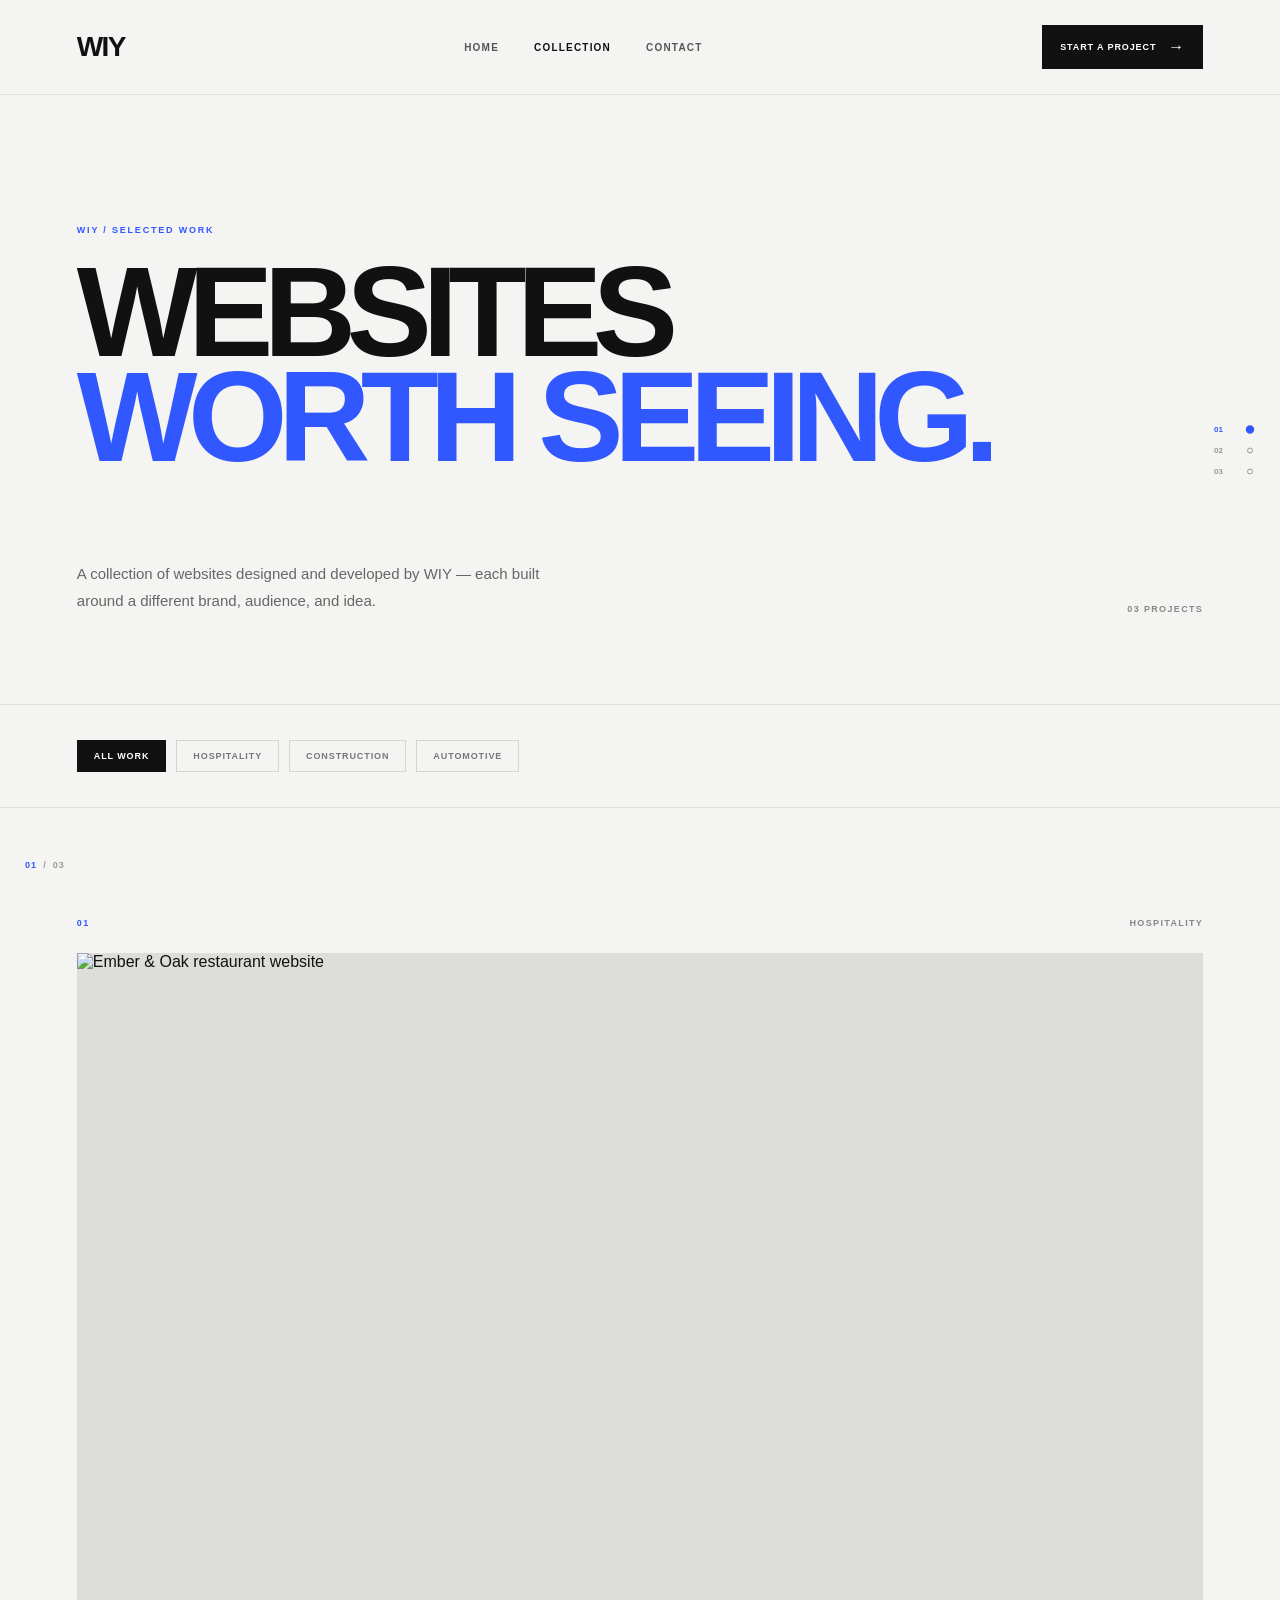
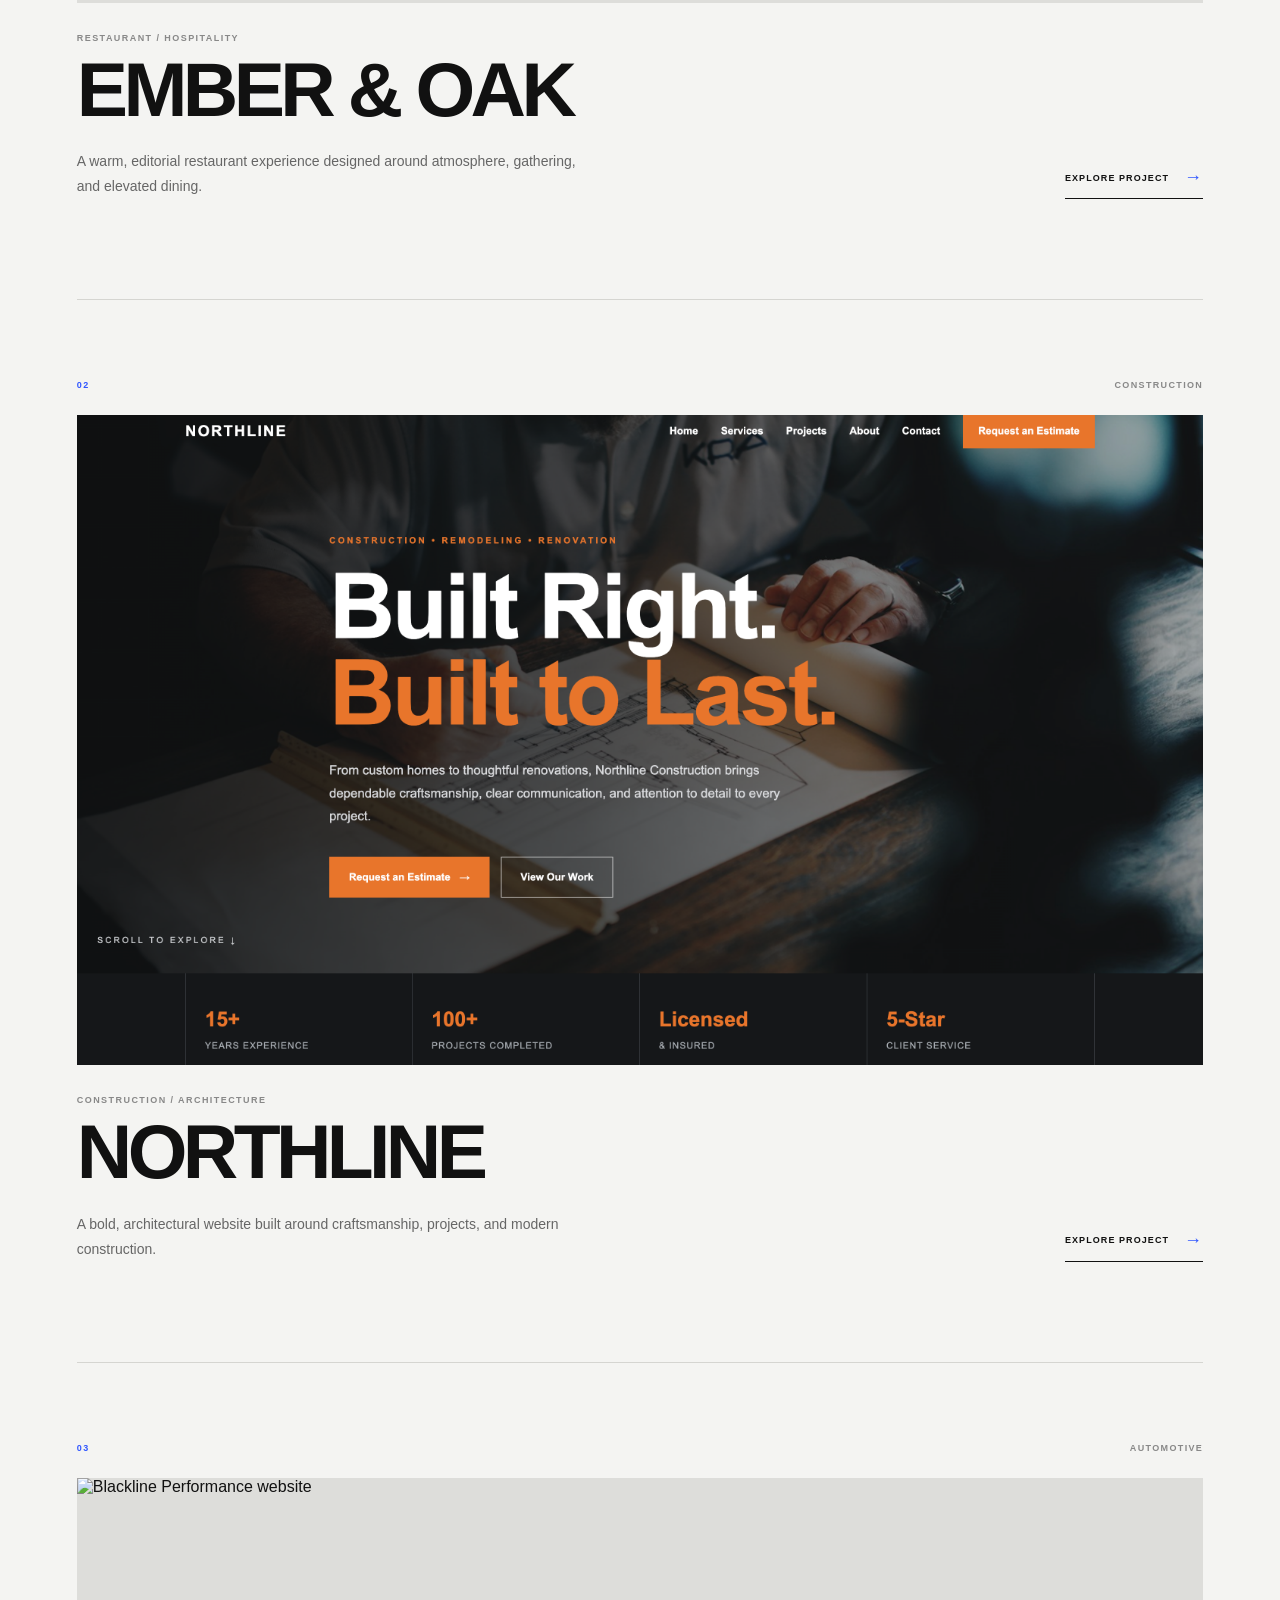
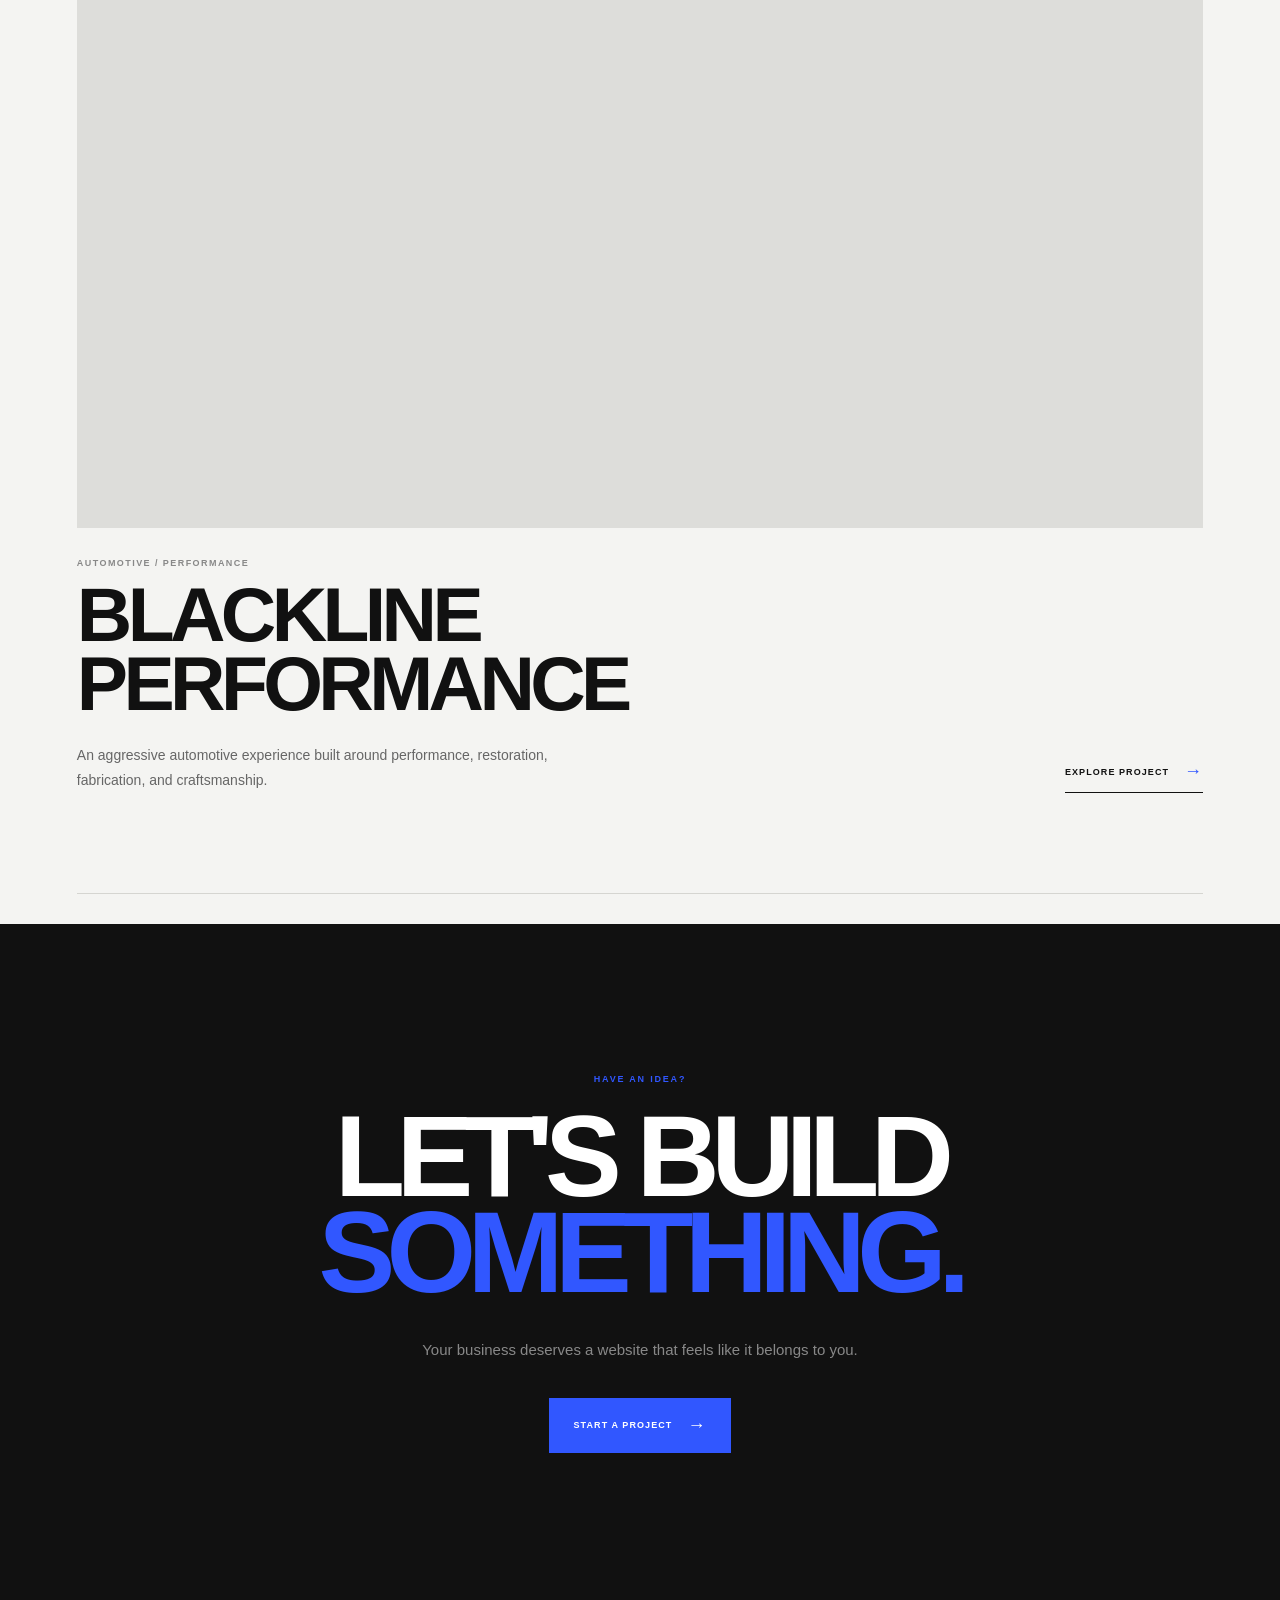
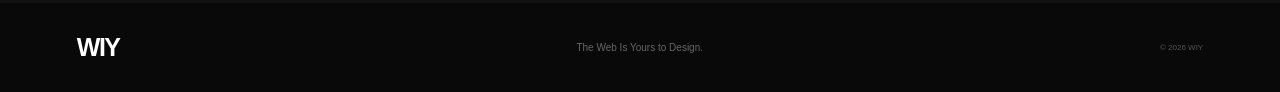
==== collection.html @ 7a1e64b8 "collection page" ====
<!DOCTYPE html>
<html lang="en">

<head>

    <meta charset="UTF-8">

    <meta
        name="viewport"
        content="width=device-width, initial-scale=1.0">

    <title>Collection | WIY</title>

    <link rel="stylesheet" href="style.css">

</head>


<body class="collection-page">


    <!-- ================================
         NAVIGATION
    ================================= -->

    <header class="collection-header">

        <nav class="collection-nav">

            <a
                href="index.html"
                class="collection-logo">

                WIY

            </a>


            <div class="collection-nav__links">

                <a href="index.html">
                    Home
                </a>

                <a
                    href="collection.html"
                    class="active">

                    Collection

                </a>

                <a href="index.html#contact">
                    Contact
                </a>

            </div>


            <a
                href="index.html#contact"
                class="collection-nav__button">

                Start a Project
                <span>→</span>

            </a>

        </nav>

    </header>

    <main>

       <!-- ================================
     PROJECT NAVIGATION
================================= -->

<aside class="collection-side-nav">

    <a
        href="#project-ember"
        class="collection-side-nav__item active"
        data-project="project-ember">

        <span>01</span>

        <i></i>

        <strong>Ember & Oak</strong>

    </a>


    <a
        href="#project-northline"
        class="collection-side-nav__item"
        data-project="project-northline">

        <span>02</span>

        <i></i>

        <strong>Northline</strong>

    </a>


    <a
        href="#project-blackline"
        class="collection-side-nav__item"
        data-project="project-blackline">

        <span>03</span>

        <i></i>

        <strong>Blackline</strong>

    </a>

</aside>

<div class="collection-progress">

    <span class="collection-progress__current">
        01
    </span>

    <span class="collection-progress__divider">
        /
    </span>

    <span>
        03
    </span>

</div>

    <!-- ================================
         HERO
    ================================= -->

    


        <section class="collection-hero">

            <p class="collection-eyebrow">
                WIY / SELECTED WORK
            </p>


            <h1>
                Websites<br>
                <span>Worth Seeing.</span>
            </h1>


            <div class="collection-hero__bottom">

                <p>
                    A collection of websites designed and
                    developed by WIY — each built around a
                    different brand, audience, and idea.
                </p>


                <span>
                    03 PROJECTS
                </span>

            </div>

        </section>

<!-- ================================
     PROJECT FILTER
================================= -->

<div class="collection-filter">

    <button
        class="collection-filter__button active"
        data-filter="all">

        All Work

    </button>

    <button
        class="collection-filter__button"
        data-filter="hospitality">

        Hospitality

    </button>

    <button
        class="collection-filter__button"
        data-filter="construction">

        Construction

    </button>

    <button
        class="collection-filter__button"
        data-filter="automotive">

        Automotive

    </button>

</div>

        <!-- ================================
             PROJECTS
        ================================= -->

        <section class="collection-projects">


            <!-- PROJECT 01 -->

            <article
    class="collection-project collection-project--reveal"
    id="project-ember"
    data-category="hospitality">

                <div class="collection-project__top">

                    <span>
                        01
                    </span>

                    <span>
                        HOSPITALITY
                    </span>

                </div>


                <div class="collection-project__image">

                    <div class="collection-project__image-overlay">

    <span>
        VIEW PROJECT
    </span>

    <span>
        →
    </span>

</div>

                    <img
                        src="asset/Ember-Oak.png"
                        alt="Ember & Oak restaurant website">

                </div>


                <div class="collection-project__content">

                    <div>

                        <p class="collection-project__category">
                            RESTAURANT / HOSPITALITY
                        </p>

                        <h2>
                            Ember & Oak
                        </h2>

                        <p>
                            A warm, editorial restaurant experience
                            designed around atmosphere, gathering,
                            and elevated dining.
                        </p>

                    </div>


                    <a
                        href="https://66vmn7gwnf-star.github.io/Ember-Oak/"
                        class="collection-project__link">

                        Explore Project

                        <span>→</span>

                    </a>

                </div>

            </article>



            <!-- PROJECT 02 -->

            <article
    class="collection-project collection-project--reveal"
    id="project-northline"
    data-category="construction">

                <div class="collection-project__top">

                    <span>
                        02
                    </span>

                    <span>
                        CONSTRUCTION
                    </span>

                </div>


                <div class="collection-project__image">

                  <div class="collection-project__image-overlay">

    <span>
        VIEW PROJECT
    </span>

    <span>
        →
    </span>

</div>  

                    <img
                        src="asset/Northline-Construction-Co..png"
                        alt="Northline Construction website">

                </div>


                <div class="collection-project__content">

                    <div>

                        <p class="collection-project__category">
                            CONSTRUCTION / ARCHITECTURE
                        </p>

                        <h2>
                            Northline
                        </h2>

                        <p>
                            A bold, architectural website built
                            around craftsmanship, projects, and
                            modern construction.
                        </p>

                    </div>


                    <a
                        href="https://66vmn7gwnf-star.github.io/Northline-Construction-Co./"
                        class="collection-project__link">

                        Explore Project

                        <span>→</span>

                    </a>

                </div>

            </article>



            <!-- PROJECT 03 -->

           <article
    class="collection-project collection-project--reveal"
    id="project-blackline"
    data-category="automotive">

                <div class="collection-project__top">

                    <span>
                        03
                    </span>

                    <span>
                        AUTOMOTIVE
                    </span>

                </div>


                <div class="collection-project__image">

                    <div class="collection-project__image-overlay">

    <span>
        VIEW PROJECT
    </span>

    <span>
        →
    </span>

</div>

                    <img
                        src="asset/blackline.jpg"
                        alt="Blackline Performance website">

                </div>


                <div class="collection-project__content">

                    <div>

                        <p class="collection-project__category">
                            AUTOMOTIVE / PERFORMANCE
                        </p>

                        <h2>
                            Blackline Performance
                        </h2>

                        <p>
                            An aggressive automotive experience
                            built around performance, restoration,
                            fabrication, and craftsmanship.
                        </p>

                    </div>


                    <a
                        href="blackline/index.html"
                        class="collection-project__link">

                        Explore Project

                        <span>→</span>

                    </a>

                </div>

            </article>


        </section>



        <!-- ================================
             CTA
        ================================= -->

        <section class="collection-cta">

            <p class="collection-eyebrow">
                HAVE AN IDEA?
            </p>


            <h2>
                Let's Build<br>
                <span>Something.</span>
            </h2>


            <p>
                Your business deserves a website that feels
                like it belongs to you.
            </p>


            <a
                href="index.html#contact"
                class="collection-cta__button">

                Start a Project

                <span>→</span>

            </a>

        </section>


    </main>



    <!-- ================================
         FOOTER
    ================================= -->

    <footer class="collection-footer">

        <a
            href="index.html"
            class="collection-footer__logo">

            WIY

        </a>


        <p>
            The Web Is Yours to Design.
        </p>


        <span>
            © 2026 WIY
        </span>

    </footer>

<script src="script.js"></script>

</body>

</html>
---- style.css ----
/* =====================================================
   GLOBAL STYLES
===================================================== */

:root{

    --navy:#071A33;
    --navy-light:#0D2A4A;

    --blue:#1456D9;
    --blue-bright:#2F80ED;

    --white:#FFFFFF;

    --text-light:#A9B8CC;

    --border:#23456B;
}

*,
*::before,
*::after {
    margin:0;
    padding:0;
    box-sizing: border-box;
}

img {
    max-width: 100%;
}

html{
    scroll-behavior:smooth;
}

body{
    font-family:Arial, Helvetica, sans-serif;

    background:var(--navy);
    color:var(--white);
}

a{
    text-decoration:none;
    color:inherit;
}

.container {
    width: 100%;
    max-width: 1280px;
    margin: 0 auto;
    padding-left: 32px;
    padding-right: 32px;
    box-sizing: border-box;
}
html,
body {
    width: 100%;
    max-width: 100%;
    overflow-x: hidden;
}

body {
    margin: 0;
}
/* =========================
   HEADER
========================= */

.header {
    position: sticky;
    top: 0;
    z-index: 1000;

    width: 100%;

    background: rgba(7, 26, 51, 0.92);

    border-bottom: 1px solid rgba(35, 69, 107, 0.7);

    backdrop-filter: blur(12px);
    -webkit-backdrop-filter: blur(12px);
}


.nav {
    min-height: 80px;

    display: flex;
    align-items: center;
    justify-content: space-between;
}


/* Desktop Links */

.nav__links {
    display: flex;
    align-items: center;
    gap: 32px;
}


.nav__links a {
    position: relative;

    font-size: 14px;
    font-weight: 600;

    color: var(--text-light);

    transition: color 0.3s ease;
}


.nav__links a::after {
    content: "";

    position: absolute;

    left: 0;
    bottom: -8px;

    width: 0;
    height: 2px;

    background: var(--blue-bright);

    transition: width 0.3s ease;
}


.nav__links a:hover {
    color: var(--white);
}


.nav__links a:hover::after {
    width: 100%;
}

/* logo */

.nav__logo {
    font-size: 22px;
    font-weight: 800;
    letter-spacing: 0.5px;
    color: var(--white);
    transition: color 0.3s ease;
}

.nav__logo:hover {
    color: var(--blue-bright);
}

/* =====================================================
   MOBILE MENU BUTTON
===================================================== */

.nav__menu-btn{
    display:none;

    width:48px;
    height:48px;

    border:none;

    background:transparent;

    cursor:pointer;

    justify-content:center;
    align-items:center;

    flex-direction:column;

    gap:5px;
}

.nav__menu-btn span{
    width:24px;
    height:2px;

    background:var(--white);

    border-radius:999px;

    transition:all .3s ease;
}

.nav__menu-btn.active span:nth-child(1){
    transform:translateY(7px) rotate(45deg);
}

.nav__menu-btn.active span:nth-child(2){
    opacity:0;
}

.nav__menu-btn.active span:nth-child(3){
    transform:translateY(-7px) rotate(-45deg);
}

/* =====================================================
   MOBILE MENU
===================================================== */

.mobile__menu{
    position:fixed;

    top:0;
    right:-320px;

    width:300px;
    height:100vh;

    padding:120px 32px 40px;

    background:var(--navy-light);

    display:flex;
    flex-direction:column;

    gap:28px;

    z-index:999;

    transition:right .3s ease;
}

.mobile__menu.active{
    right:0;
}

.mobile__menu a{
    font-size:18px;
    font-weight:600;

    color:var(--text-light);

    transition:color .3s ease;
}

.mobile__menu a:hover{
    color:var(--blue-bright);
}

.overlay{
    position:fixed;

    inset:0;

    background:rgba(0,0,0,.6);

    opacity:0;
    visibility:hidden;

    z-index:998;

    transition:all .3s ease;
}

.overlay.active{
    opacity:1;
    visibility:visible;
}


/* =========================
   HERO
========================= */

.hero {
    position: relative;
    width: 100%;
    min-height: calc(100vh - 80px);

    display: flex;
    align-items: center;
    justify-content: center;

    overflow: hidden;

    padding: 80px 0;

    background:
        radial-gradient(
            circle at 50% 30%,
            rgba(20, 86, 217, 0.16),
            transparent 45%
        ),
        var(--navy);
}


/* =========================
   HERO CONTAINER
========================= */

.hero__container {
    position: relative;
    z-index: 2;

    min-height: calc(100vh - 200px);

    display: flex;
    flex-direction: column;

    align-items: center;
    justify-content: center;

    text-align: center;
}


/* =========================
   LOGO LAYER
========================= */

.hero__logo-layer {
    position: absolute;

    z-index: 1;

    top: 35px;
    left: 50%;

    width: min(600px, 62vw);

    display: flex;
    justify-content: center;
    align-items: center;

    pointer-events: none;

    transform: translateX(-50%);

    opacity: 0.24;

    will-change: transform, opacity;
}


.hero__logo {
    width: 100%;
    height: auto;

    display: block;

    object-fit: contain;

    filter:
        drop-shadow(
            0 0 25px
            rgba(47, 128, 237, 0.15)
        );
}


/* =========================
   HERO CONTENT
========================= */

.hero__content {
    position: relative;

    z-index: 3;

    width: 100%;
    max-width: 950px;

    display: flex;
    flex-direction: column;

    align-items: center;

    text-align: center;

    margin-top: 180px;
}


/* Eyebrow */

.hero__eyebrow {
    font-size: 15px;
    font-weight: 700;

    letter-spacing: 4px;

    color: var(--blue-bright);

    margin-bottom: 20px;
}


/* Heading */

.hero h1 {
    width: 100%;
    max-width: 950px;

    font-size: 80px;
    line-height: 1.05;

    font-weight: 900;

    letter-spacing: -3px;

    color: var(--white);

    margin-bottom: 28px;
}


.hero h1 span {
    color: var(--blue-bright);
}


/* Description */

.hero__description {
    width: 100%;
    max-width: 680px;

    font-size: 20px;
    line-height: 1.8;

    color: var(--text-light);

    margin-bottom: 38px;
}


/* =========================
   BUTTONS
========================= */

.hero__buttons {
    display: flex;

    align-items: center;
    justify-content: center;

    gap: 18px;
}


/* =========================
   SCROLL INDICATOR
========================= */

.hero__scroll {
    position: absolute;

    z-index: 4;

    bottom: -12px;
    left: 50%;

    transform: translateX(-50%);

    display: flex;
    flex-direction: column;

    align-items: center;

    gap: 9px;

    color: var(--text-light);

    font-size: 9px;
    font-weight: 700;

    letter-spacing: 3px;

    white-space: nowrap;
}


.hero__scroll-icon {
    position: relative;

    width: 18px;
    height: 30px;

    border: 2px solid var(--blue-bright);

    border-radius: 999px;
}


.hero__scroll-icon::before {
    content: "";

    position: absolute;

    top: 6px;
    left: 50%;

    width: 3px;
    height: 6px;

    border-radius: 999px;

    background: var(--blue-bright);

    transform: translateX(-50%);

    animation: scrollIndicator 1.8s infinite ease-in-out;
}


@keyframes scrollIndicator {

    0% {
        opacity: 0;
        transform: translate(-50%, 0);
    }

    30% {
        opacity: 1;
    }

    70% {
        opacity: 1;
    }

    100% {
        opacity: 0;
        transform: translate(-50%, 8px);
    }
}


/* =====================================================
   BUTTONS
===================================================== */

.hero__buttons{
    display:flex;
    align-items:center;

    gap:18px;
}

.button{
    display:inline-flex;

    align-items:center;
    justify-content:center;

    min-width:160px;

    padding:16px 28px;

    border-radius:999px;

    font-size:15px;
    font-weight:700;

    transition:all .3s ease;
}

.button--primary{
    background:var(--blue);

    color:var(--white);
}

.button--primary:hover{
    background:var(--blue-bright);

    transform:translateY(-2px);
}

.button--secondary{
    border:1px solid var(--border);

    color:var(--white);

    background:transparent;
}

.button--secondary:hover{
    border-color:var(--blue-bright);

    color:var(--blue-bright);

    transform:translateY(-2px);
}


/* =====================================================
   TABLET
===================================================== */

@media (max-width:1024px){

    .container{
        padding:0 40px;
    }

    .nav__links{
        display:none;
    }

    .nav__menu-btn{
        display:flex;
    }

    .hero {
        min-height: calc(100vh - 72px);
        padding: 70px 0;
    }

    .hero__container {
        min-height: calc(100vh - 180px);
    }

    .hero__logo-layer {
        width: min(540px, 70vw);
        top: 45px;
        opacity: 0.22;
    }

    .hero__content {
        max-width: 850px;
        margin-top: 155px;
    }

    .hero h1 {
        font-size: 64px;
    }

    .hero__description {
        font-size: 18px;
        max-width: 620px;
    }

    .hero__scroll {
        bottom: 20px;
    }

    .about {
    padding: 100px 0;
    }

    .about__row {
    gap: 50px;
    }

    .about__content h2 {
    font-size: 46px;
    }

    .about__visual-box {
    max-width: 450px;
    }

    .about__logo-mark {
    font-size: 90px;
    }

    .skills {
    padding: 100px 0;
    }

    .skills__panel {
    padding: 36px;
    }

    .skills__grid {
    grid-template-columns: repeat(2, 1fr);
    }
    .contact {
    padding: 100px 0;
    }

    .contact__box {
    padding: 52px 42px;

    gap: 40px;
    }

    .contact__content h2 {
    font-size: 44px;
    }

    .contact__actions {
    flex-direction: column;
    align-items: stretch;
    }

}


/* =====================================================
   MOBILE
===================================================== */

@media (max-width:768px){

    .container{
        padding:0 20px;
    }

    .nav{
        min-height:72px;
    }

    .hero {
        min-height: calc(100vh - 70px);
        padding: 60px 0;
    }

    .hero__container {
        min-height: calc(100vh - 145px);
    }

    .hero__logo-layer {
        width: min(420px, 88vw);
        top: 50px;
        opacity: 0.18;
    }

    .hero__content {
        max-width: 600px;
        margin-top: 125px;
    }

    .hero__eyebrow {
        font-size: 12px;
        letter-spacing: 3px;
        margin-bottom: 18px;
    }

    .hero h1 {
        font-size: 48px;
        line-height: 1.08;
        letter-spacing: -2px;
        margin-bottom: 22px;
    }

    .hero__description {
        font-size: 16px;
        line-height: 1.7;
        max-width: 520px;
        margin-bottom: 30px;
    }

    .hero__buttons {
        width: 100%;
        flex-direction: column;
        gap: 14px;
    }

    .hero__buttons .button {
        width: 100%;
        max-width: 280px;
    }

    .hero__scroll {
        padding: 0 20px;
        bottom: 20px;
        font-size: 8px;
        letter-spacing: 2px;
    }
    .contact {
    padding: 80px 0;
    }

    .contact__box {
    flex-direction: column;

    align-items: center;

    text-align: center;

    padding: 48px 28px;

    gap: 32px;
    }

    .contact__content {
    max-width: 600px;
    }

    .contact__content h2 {
    font-size: 40px;
    }

    .contact__description {
    font-size: 16px;
    }

    .contact__actions {
    width: 100%;

    flex-direction: column;

    align-items: center;
    }

    .contact__button {
    width: 100%;
    max-width: 280px;
    }

    .footer {
    padding: 44px 0 28px;
    }

    .footer__top {
    flex-direction: column;

    align-items: center;

    text-align: center;

    gap: 28px;
    }

    .footer__links {
    flex-wrap: wrap;

    justify-content: center;

    gap: 18px 24px;
    }

    .footer__bottom {
    flex-direction: column;

    text-align: center;

    gap: 8px;
    }

    /* =========================
   ABOUT — MOBILE
========================= */

.about {
    padding: 80px 0;
}

.about__row {
    display: flex;
    flex-direction: column;

    width: 100%;
    gap: 48px;
}

.about__visual {
    order: 1;

    width: 100%;

    display: flex;
    justify-content: center;
}

.about__visual-box {
    width: 100%;
    max-width: 420px;
}

.about__content {
    order: 2;

    width: 100%;
    max-width: 600px;

    margin: 0 auto;

    text-align: center;

    overflow-wrap: break-word;
}

.about__content h2 {
    width: 100%;

    font-size: 40px;
    line-height: 1.15;

    overflow-wrap: break-word;
}

.about__text {
    width: 100%;
    max-width: 560px;

    margin-left: auto;
    margin-right: auto;

    font-size: 16px;
    line-height: 1.75;

    overflow-wrap: break-word;
}

.about__content .button {
    margin-left: auto;
    margin-right: auto;
}

    .skills {
    padding: 80px 0;
}

    .skills__heading {
    margin-bottom: 45px;
    }

    .skills__panel {
    padding: 28px;
    border-radius: 16px;
    }

    .skills__panel-header {
    align-items: flex-start;
    flex-direction: column;
    gap: 20px;
    }

    .skills__grid {
    grid-template-columns: 1fr;
    }

    .skill__card {
    min-height: auto;
    }

}


/* =====================================================
   SMALL PHONE
===================================================== */

@media (max-width:480px){

    .container{
        padding:0 16px;
    }

    .hero {
        min-height: calc(100vh - 64px);
        padding: 50px 0;
    }

    .hero__container {
        min-height: calc(100vh - 125px);
    }

    .hero__logo-layer {
        width: 92vw;
        top: 55px;
        opacity: 0.15;
    }

    .hero__content {
        margin-top: 105px;
    }

    .hero__eyebrow {
        font-size: 10px;
        letter-spacing: 2.5px;
    }

    .hero h1 {
        font-size: 38px;
        letter-spacing: -1.5px;
    }

    .hero__description {
        font-size: 15px;
        line-height: 1.65;
    }

    .hero__scroll {
        bottom: -5px;
    }

    .button{
        width:100%;
        max-width:260px;
    }

    .mobile__menu{
        width:280px;
    }

    .contact {
    padding: 64px 0;
    }

    .contact__box {
    padding: 40px 20px;

    border-radius: 16px;
    }

    .contact__content h2 {
    font-size: 34px;
    letter-spacing: -1px;
    }

    .contact__description {
    font-size: 15px;
    }

    .contact__button {
    max-width: 100%;
    }

    .footer {
    padding: 40px 0 24px;
    }

    .footer__links {
    gap: 16px;
    }

    .footer__links a {
    font-size: 13px;
    }

    /* =========================
   ABOUT — SMALL PHONE
========================= */

.about {
    padding: 64px 0;
}

.about__row {
    gap: 40px;
}

.about__visual-box {
    width: 100%;
    max-width: 340px;

    border-radius: 16px;
}

.about__logo-mark {
    font-size: 70px;
    letter-spacing: 5px;
}

.about__visual-box > p {
    font-size: 9px;
    letter-spacing: 2.5px;
}

.about__content {
    width: 100%;
    max-width: 100%;
}

.about__content h2 {
    font-size: 34px;
    letter-spacing: -1px;
}

.about__text {
    font-size: 15px;
    line-height: 1.7;
}

    .skills {
    padding: 64px 0;
    }

    .skills__panel {
    padding: 20px;
    }

    .skills__panel-header h3 {
    font-size: 24px;
    }

    .skills__status {
    font-size: 8px;
    }

    .skill__card {
    padding: 22px;
    }

    .skill__icon {
    width: 42px;
    height: 42px;
    }

    .skill__info h4 {
    font-size: 17px;
    }

    .skill__info p {
    font-size: 13px;
    }

}

/* =========================
   FEATURED PROJECTS
========================= */

.projects {
    width: 100%;
    padding: 120px 0;
    background: var(--navy);
}

.section__heading {
    max-width: 700px;
    margin-bottom: 64px;
}

.section__eyebrow {
    font-size: 14px;
    font-weight: 700;
    letter-spacing: 3px;
    color: var(--blue-bright);
    margin-bottom: 16px;
}

.section__heading h2 {
    font-size: 56px;
    line-height: 1.1;
    font-weight: 900;
    letter-spacing: -2px;
    margin-bottom: 20px;
}

.section__heading > p:last-child {
    font-size: 18px;
    line-height: 1.7;
    color: var(--text-light);
}


/* Featured Project */

.projects__featured {
    width: 100%;
    display: grid;
    grid-template-columns: 1.4fr 1fr;
    background: var(--navy-light);
    border: 1px solid var(--border);
    border-radius: 20px;
    overflow: hidden;
    transition: transform 0.3s ease, border-color 0.3s ease;
}

.projects__featured:hover {
    transform: translateY(-6px);
    border-color: var(--blue-bright);
}


/* Project Image */

.project__featured-image {
    width: 100%;
    min-height: 500px;
    overflow: hidden;
    background: #0A2342;
}

.project__featured-image img {
    width: 100%;
    height: 100%;
    display: block;
    object-fit: cover;
    transition: transform 0.5s ease;
}

.projects__featured:hover .project__featured-image img {
    transform: scale(1.03);
}


/* Project Content */

.project__featured-content {
    display: flex;
    flex-direction: column;
    justify-content: center;
    padding: 64px;
}

.project__category {
    font-size: 13px;
    font-weight: 700;
    letter-spacing: 2px;
    color: var(--blue-bright);
    margin-bottom: 18px;
}

.project__featured-content h3 {
    font-size: 42px;
    line-height: 1.15;
    font-weight: 800;
    letter-spacing: -1px;
    margin-bottom: 24px;
}

.project__description {
    font-size: 17px;
    line-height: 1.8;
    color: var(--text-light);
    margin-bottom: 32px;
}


/* Technology Tags */

.project__tags {
    display: flex;
    flex-wrap: wrap;
    gap: 10px;
    margin-bottom: 36px;
}

.project__tags span {
    padding: 8px 14px;
    border: 1px solid var(--border);
    border-radius: 999px;
    font-size: 13px;
    font-weight: 600;
    color: var(--text-light);
    background: rgba(20, 86, 217, 0.08);
}


/* Project Links */

.project__links {
    display: flex;
    align-items: center;
    gap: 24px;
}

.project__link {
    font-size: 15px;
    font-weight: 700;
    color: var(--white);
    transition: color 0.3s ease;
}

.project__link:hover {
    color: var(--blue-bright);
}

.project__link--primary {
    padding: 13px 22px;
    background: var(--blue);
    border-radius: 8px;
}

.project__link--primary:hover {
    color: var(--white);
    background: var(--blue-bright);
}

/* =========================
   OTHER PROJECTS
========================= */

.projects__other {
    width: 100%;
    margin-top: 110px;
}

.projects__other-heading {
    margin-bottom: 42px;
}

.projects__other-heading h3 {
    font-size: 38px;
    line-height: 1.2;
    font-weight: 800;
    letter-spacing: -1px;
    color: var(--white);
}


/* Project Grid */

.projects__grid {
    width: 100%;

    display: grid;

    grid-template-columns: repeat(2, 1fr);

    gap: 32px;
}


/* Project Card */

.project__card {
    overflow: hidden;

    background: var(--navy-light);

    border: 1px solid var(--border);

    border-radius: 16px;

    transition:
        transform 0.3s ease,
        border-color 0.3s ease;
}


.project__card:hover {
    transform: translateY(-6px);

    border-color: var(--blue-bright);
}


/* Project Image */

.project__image {
    width: 100%;
    height: 280px;

    overflow: hidden;

    background: #0A2342;
}


.project__image img {
    width: 100%;
    height: 100%;

    display: block;

    object-fit: cover;

    transition: transform 0.5s ease;
}


.project__card:hover .project__image img {
    transform: scale(1.04);
}


/* Project Content */

.project__content {
    padding: 32px;
}


.project__content .project__category {
    margin-bottom: 12px;
}


.project__content h3 {
    font-size: 28px;
    line-height: 1.2;

    font-weight: 800;

    color: var(--white);

    margin-bottom: 16px;
}


.project__content > p:not(.project__category) {
    font-size: 16px;
    line-height: 1.7;

    color: var(--text-light);

    margin-bottom: 24px;
}


/* Tags */

.project__content .project__tags {
    margin-bottom: 28px;
}


/* Links */

.project__content .project__links {
    display: flex;

    align-items: center;

    gap: 24px;
}


.project__content .project__links a {
    font-size: 14px;
    font-weight: 700;

    color: var(--white);

    transition: color 0.3s ease;
}


.project__content .project__links a:hover {
    color: var(--blue-bright);
}

/* =========================
   PROJECTS — TABLET
========================= */

@media (max-width: 1024px) {

    .projects {
        padding: 100px 0;
    }

    .section__heading {
        margin-bottom: 48px;
    }

    .section__heading h2 {
        font-size: 48px;
    }

    .projects__featured {
        grid-template-columns: 1fr;
    }

    .project__featured-image {
        min-height: 400px;
    }

    .project__featured-content {
        padding: 48px;
    }

    .project__featured-content h3 {
        font-size: 36px;
    }

    .projects__other {
    margin-top: 90px;
    }

    .projects__grid {
    gap: 24px;
    }

    .project__image {
    height: 240px;
    }

    .project__content {
    padding: 28px;
    }
}


/* =========================
   PROJECTS — MOBILE
========================= */

@media (max-width: 768px) {

    .projects {
        padding: 80px 0;
    }

    .section__heading {
        margin-bottom: 40px;
    }

    .section__heading h2 {
        font-size: 40px;
    }

    .section__heading > p:last-child {
        font-size: 16px;
    }

    .projects__featured {
        border-radius: 16px;
    }

    .project__featured-image {
        min-height: 260px;
    }

    .project__featured-content {
        padding: 36px 28px;
    }

    .project__featured-content h3 {
        font-size: 32px;
    }

    .project__description {
        font-size: 16px;
    }

    .project__links {
        flex-wrap: wrap;
    }

    .projects__other {
    margin-top: 70px;
    }

    .projects__other-heading h3 {
    font-size: 32px;
    }

    .projects__grid {
    grid-template-columns: 1fr;
    gap: 24px;
    }

    .project__image {
    height: 240px;
    }

    .project__content {
    padding: 28px;
    }
}


/* =========================
   PROJECTS — SMALL PHONE
========================= */

@media (max-width: 480px) {

    .projects {
        padding: 64px 0;
    }

    .section__heading h2 {
        font-size: 34px;
    }

    .project__featured-image {
        min-height: 210px;
    }

    .project__featured-content {
        padding: 28px 22px;
    }

    .project__featured-content h3 {
        font-size: 28px;
    }

    .project__links {
        flex-direction: column;
        align-items: stretch;
        gap: 14px;
    }

    .project__link--primary {
        text-align: center;
    }
    .projects__other-heading h3 {
    font-size: 28px;
    }

    .project__image {
    height: 210px;
    }

    .project__content {
    padding: 24px;
    }
}

/* =========================
   ABOUT
========================= */

.about {
    width: 100%;
    padding: 120px 0;
    background: var(--navy-light);
}


/* About Row */

.about__row {
    width: 100%;

    display: grid;

    grid-template-columns: 1fr 1fr;

    align-items: center;

    gap: 90px;
}


/* =========================
   ABOUT VISUAL
========================= */

.about__visual {
    width: 100%;
    display: flex;
    justify-content: center;
}


.about__visual-box {
    position: relative;

    width: 100%;
    max-width: 520px;

    aspect-ratio: 1 / 1;

    display: flex;
    flex-direction: column;

    align-items: center;
    justify-content: center;

    text-align: center;

    background:
        radial-gradient(
            circle at center,
            rgba(20, 86, 217, 0.18),
            transparent 65%
        ),
        #081f3d;

    border: 1px solid var(--border);

    border-radius: 20px;

    overflow: hidden;
}


/* Blueprint Grid */

.about__visual-box::before {
    content: "";

    position: absolute;

    inset: 0;

    background-image:
        linear-gradient(
            rgba(47, 128, 237, 0.08) 1px,
            transparent 1px
        ),
        linear-gradient(
            90deg,
            rgba(47, 128, 237, 0.08) 1px,
            transparent 1px
        );

    background-size: 40px 40px;

    pointer-events: none;
}


/* WIY Logo */

.about__logo-mark {
    position: relative;
    z-index: 1;

    font-size: 110px;

    line-height: 1;

    font-weight: 900;

    letter-spacing: 8px;

    color: transparent;

    -webkit-text-stroke: 2px var(--blue-bright);

    text-shadow:
        0 0 30px rgba(47, 128, 237, 0.2);
}


/* Tagline */

.about__visual-box > p {
    position: relative;
    z-index: 1;

    margin-top: 24px;

    font-size: 12px;

    font-weight: 700;

    letter-spacing: 4px;

    color: var(--text-light);
}


/* Decorative Lines */

.about__visual-box::after {
    content: "";

    position: absolute;

    width: 65%;
    height: 65%;

    border: 1px solid rgba(47, 128, 237, 0.25);

    border-radius: 50%;

    pointer-events: none;
}


/* =========================
   ABOUT CONTENT
========================= */

.about__content {
    width: 100%;
    max-width: 620px;
}


.about__content h2 {
    font-size: 56px;

    line-height: 1.1;

    font-weight: 900;

    letter-spacing: -2px;

    margin-bottom: 28px;
}


.about__content h2 span {
    color: var(--blue-bright);
}


.about__text {
    font-size: 17px;

    line-height: 1.8;

    color: var(--text-light);

    margin-bottom: 22px;
}


.about__content .button {
    margin-top: 18px;
}



/* =========================
   SKILLS
========================= */

.skills {
    width: 100%;
    padding: 120px 0;
    background: var(--navy);
}


/* Heading */

.skills__heading {
    max-width: 720px;
    margin-bottom: 64px;
}

.skills__heading h2 span {
    color: var(--blue-bright);
}


/* =========================
   SKILLS PANEL
========================= */

.skills__panel {
    width: 100%;

    padding: 48px;

    background: var(--navy-light);

    border: 1px solid var(--border);

    border-radius: 20px;

    position: relative;

    overflow: hidden;
}


/* Blueprint Grid */

.skills__panel::before {
    content: "";

    position: absolute;

    inset: 0;

    background-image:
        linear-gradient(
            rgba(47, 128, 237, 0.045) 1px,
            transparent 1px
        ),
        linear-gradient(
            90deg,
            rgba(47, 128, 237, 0.045) 1px,
            transparent 1px
        );

    background-size: 40px 40px;

    pointer-events: none;
}


/* =========================
   PANEL HEADER
========================= */

.skills__panel-header {
    position: relative;
    z-index: 1;

    display: flex;

    align-items: center;
    justify-content: space-between;

    padding-bottom: 32px;

    margin-bottom: 32px;

    border-bottom: 1px solid var(--border);
}


.skills__panel-label {
    font-size: 12px;

    font-weight: 700;

    letter-spacing: 3px;

    color: var(--blue-bright);

    margin-bottom: 10px;
}


.skills__panel-header h3 {
    font-size: 28px;

    font-weight: 800;

    color: var(--white);
}


/* Status */

.skills__status {
    display: flex;

    align-items: center;

    gap: 9px;

    font-size: 10px;

    font-weight: 700;

    letter-spacing: 2px;

    color: var(--text-light);
}


.skills__status span {
    width: 8px;
    height: 8px;

    border-radius: 50%;

    background: var(--blue-bright);

    box-shadow:
        0 0 12px rgba(47, 128, 237, 0.8);
}


/* =========================
   SKILLS GRID
========================= */

.skills__grid {
    position: relative;
    z-index: 1;

    display: grid;

    grid-template-columns: repeat(3, 1fr);

    gap: 18px;
}


/* =========================
   SKILL CARD
========================= */

.skill__card {
    min-height: 150px;

    display: flex;

    align-items: flex-start;

    gap: 20px;

    padding: 26px;

    background: rgba(7, 26, 51, 0.65);

    border: 1px solid var(--border);

    border-radius: 12px;

    transition:
        transform 0.3s ease,
        border-color 0.3s ease,
        background 0.3s ease;
}


.skill__card:hover {
    transform: translateY(-5px);

    border-color: var(--blue-bright);

    background: rgba(20, 86, 217, 0.1);
}


/* Skill Icon */

.skill__icon {
    width: 48px;
    height: 48px;

    flex-shrink: 0;

    display: flex;

    align-items: center;
    justify-content: center;

    border: 1px solid var(--blue);

    border-radius: 8px;

    color: var(--blue-bright);

    font-size: 17px;

    font-weight: 800;

    background: rgba(20, 86, 217, 0.08);
}


.skill__icon--js {
    font-size: 13px;
}


/* Skill Information */

.skill__info h4 {
    font-size: 18px;

    font-weight: 700;

    color: var(--white);

    margin-bottom: 8px;
}


.skill__info p {
    font-size: 14px;

    line-height: 1.6;

    color: var(--text-light);

    margin: 0;
}

/* =========================
   CONTACT
========================= */

.contact {
    width: 100%;
    padding: 120px 0;
    background: var(--navy-light);
}


.contact__box {
    position: relative;

    width: 100%;

    display: flex;
    align-items: center;
    justify-content: space-between;

    gap: 60px;

    padding: 72px 64px;

    background:
        radial-gradient(
            circle at 15% 50%,
            rgba(47, 128, 237, 0.16),
            transparent 45%
        ),
        var(--navy);

    border: 1px solid var(--border);

    border-radius: 20px;

    overflow: hidden;
}


/* Blueprint grid */

.contact__box::before {
    content: "";

    position: absolute;

    inset: 0;

    background-image:
        linear-gradient(
            rgba(47, 128, 237, 0.045) 1px,
            transparent 1px
        ),
        linear-gradient(
            90deg,
            rgba(47, 128, 237, 0.045) 1px,
            transparent 1px
        );

    background-size: 40px 40px;

    pointer-events: none;
}


.contact__content {
    position: relative;
    z-index: 1;

    width: 100%;
    max-width: 700px;
}


.contact__content h2 {
    font-size: 52px;
    line-height: 1.1;

    font-weight: 900;

    letter-spacing: -2px;

    margin-bottom: 24px;
}


.contact__content h2 span {
    color: var(--blue-bright);
}


.contact__description {
    max-width: 600px;

    font-size: 17px;
    line-height: 1.8;

    color: var(--text-light);
}


/* =========================
   CONTACT BUTTONS
========================= */

.contact__actions {
    position: relative;
    z-index: 1;

    display: flex;
    align-items: center;

    gap: 16px;

    flex-shrink: 0;
}


.contact__button {
    display: inline-flex;

    align-items: center;
    justify-content: center;

    min-width: 145px;

    padding: 15px 24px;

    border-radius: 8px;

    font-size: 15px;
    font-weight: 700;

    transition:
        transform 0.3s ease,
        background 0.3s ease,
        border-color 0.3s ease,
        color 0.3s ease;
}


.contact__button:hover {
    transform: translateY(-3px);
}


.contact__button--primary {
    background: var(--blue);

    color: var(--white);
}


.contact__button--primary:hover {
    background: var(--blue-bright);
}


.contact__button--secondary {
    background: transparent;

    border: 1px solid var(--border);

    color: var(--white);
}


.contact__button--secondary:hover {
    border-color: var(--blue-bright);

    color: var(--blue-bright);
}

/* =========================
   FOOTER
========================= */

.footer {
    width: 100%;

    padding: 56px 0 32px;

    background: var(--navy);

    border-top: 1px solid var(--border);
}


.footer__top {
    display: flex;

    align-items: center;
    justify-content: space-between;

    gap: 40px;

    padding-bottom: 40px;

    border-bottom: 1px solid var(--border);
}


/* Brand */

.footer__brand {
    display: flex;

    flex-direction: column;

    gap: 10px;
}


.footer__logo {
    font-size: 28px;

    font-weight: 900;

    letter-spacing: 2px;

    color: var(--white);
}


.footer__logo span {
    color: var(--blue-bright);
}


.footer__brand p {
    font-size: 14px;

    color: var(--text-light);
}


/* Links */

.footer__links {
    display: flex;

    align-items: center;

    gap: 28px;
}


.footer__links a {
    font-size: 14px;

    font-weight: 600;

    color: var(--text-light);

    transition: color 0.3s ease;
}


.footer__links a:hover {
    color: var(--blue-bright);
}


/* Bottom */

.footer__bottom {
    display: flex;

    align-items: center;
    justify-content: space-between;

    gap: 20px;

    padding-top: 28px;
}


.footer__bottom p {
    font-size: 12px;

    line-height: 1.6;

    color: var(--text-light);
}











@media (max-width: 768px) {

    .container {
        width: 100%;
        max-width: 100%;
        padding-left: 26px;
        padding-right: 26px;
        box-sizing: border-box;
    }

}

@media (max-width: 480px) {

    .container {
        width: 100%;
        max-width: 100%;
        padding-left: 20px;
        padding-right: 20px;
        box-sizing: border-box;
    }

}

/* ==================================================
   SKILLS — MOBILE CARD LAYOUT
================================================== */

@media (max-width: 768px) {

    .skills {
        width: 100% !important;
        overflow: hidden !important;
    }

    .skills__panel {
        width: 100% !important;
        max-width: 100% !important;

        padding: 28px !important;

        overflow: hidden !important;
    }

    .skills__grid {
        width: 100% !important;
        max-width: 100% !important;

        display: flex !important;
        flex-direction: column !important;

        gap: 20px !important;
    }

    .skill__card {
        width: 100% !important;
        max-width: 100% !important;

        min-height: 0 !important;

        display: flex !important;
        flex-direction: column !important;
        align-items: flex-start !important;

        gap: 18px !important;

        padding: 26px !important;

        overflow: hidden !important;
    }

    .skill__info {
        width: 100% !important;
        max-width: 100% !important;
    }

    .skill__info h4 {
        font-size: 21px !important;
        line-height: 1.25 !important;

        overflow-wrap: break-word !important;
    }

    .skill__info p {
        width: 100% !important;
        max-width: 100% !important;

        font-size: 15px !important;
        line-height: 1.7 !important;

        overflow-wrap: break-word !important;
        word-wrap: break-word !important;
    }
}


@media (max-width: 480px) {

    .skills {
        padding: 64px 0 !important;
    }

    .skills__panel {
        padding: 20px !important;
    }

    .skill__card {
        padding: 22px !important;
    }

    .skill__icon {
        width: 46px !important;
        height: 46px !important;
    }

    .skill__info h4 {
        font-size: 19px !important;
    }

    .skill__info p {
        font-size: 14px !important;
    }
}

/* ==================================================
   FINAL ABOUT MOBILE OVERRIDE
   KEEP THIS AT THE VERY BOTTOM OF style.css
================================================== */

@media (max-width: 768px) {

    .about {
        width: 100% !important;
        max-width: 100% !important;
        padding: 80px 0 !important;
        overflow: hidden !important;
    }

    .about .container {
        width: 100% !important;
        max-width: 100% !important;
        padding-left: 26px !important;
        padding-right: 26px !important;
        box-sizing: border-box !important;
    }

    .about__row {
        width: 100% !important;
        max-width: 100% !important;

        display: flex !important;
        flex-direction: column !important;

        align-items: center !important;

        gap: 48px !important;
    }

    /* LOGO / VISUAL FIRST */

    .about__visual {
        order: 1 !important;

        width: 100% !important;
        max-width: 100% !important;

        display: flex !important;
        justify-content: center !important;
        align-items: center !important;
    }

    .about__visual-box {
        width: 100% !important;
        max-width: 420px !important;

        margin: 0 auto !important;
    }

    /* TEXT SECOND */

    .about__content {
        order: 2 !important;

        width: 100% !important;
        max-width: 600px !important;

        margin: 0 auto !important;

        text-align: center !important;

        overflow: hidden !important;
    }

    .about__content h2 {
        width: 100% !important;
        max-width: 100% !important;

        font-size: 40px !important;
        line-height: 1.15 !important;

        overflow-wrap: break-word !important;
        word-wrap: break-word !important;
    }

    .about__text {
        width: 100% !important;
        max-width: 560px !important;

        margin-left: auto !important;
        margin-right: auto !important;

        font-size: 16px !important;
        line-height: 1.75 !important;

        overflow-wrap: break-word !important;
        word-wrap: break-word !important;
    }

    .about__content .button {
        margin-left: auto !important;
        margin-right: auto !important;
    }
}


/* ==================================================
   ABOUT — SMALL PHONES
================================================== */

@media (max-width: 480px) {

    .about {
        padding: 64px 0 !important;
    }

    .about .container {
        padding-left: 20px !important;
        padding-right: 20px !important;
    }

    .about__row {
        gap: 40px !important;
    }

    .about__visual-box {
        max-width: 340px !important;
    }

    .about__content {
        width: 100% !important;
        max-width: 100% !important;
    }

    .about__content h2 {
        font-size: 34px !important;
        letter-spacing: -1px !important;
    }

    .about__text {
        font-size: 15px !important;
    }
}


/* ==================================================
   FINAL CONTACT MOBILE FIX
================================================== */

@media (max-width: 768px) {

    .contact {
        width: 100% !important;
        max-width: 100% !important;
        overflow: hidden !important;
    }

    .contact .container {
        width: 100% !important;
        max-width: 100% !important;

        padding-left: 26px !important;
        padding-right: 26px !important;

        box-sizing: border-box !important;
    }

    .contact__box {
        width: 100% !important;
        max-width: 100% !important;

        display: flex !important;
        flex-direction: column !important;

        align-items: center !important;

        padding: 48px 26px !important;

        gap: 32px !important;

        box-sizing: border-box !important;

        overflow: hidden !important;

        text-align: center !important;
    }

    .contact__content {
        width: 100% !important;
        max-width: 600px !important;

        margin: 0 auto !important;

        box-sizing: border-box !important;

        text-align: center !important;
    }

    .contact__content h2 {
        width: 100% !important;
        max-width: 100% !important;

        font-size: 40px !important;
        line-height: 1.12 !important;

        letter-spacing: -1.5px !important;

        margin: 0 auto 24px !important;

        white-space: normal !important;

        overflow-wrap: break-word !important;
        word-wrap: break-word !important;
    }

    .contact__description {
        width: 100% !important;
        max-width: 560px !important;

        margin: 0 auto !important;

        font-size: 16px !important;
        line-height: 1.7 !important;

        white-space: normal !important;

        overflow-wrap: break-word !important;
        word-wrap: break-word !important;
    }

    .contact__actions {
        width: 100% !important;
        max-width: 320px !important;

        display: flex !important;
        flex-direction: column !important;

        align-items: stretch !important;

        gap: 14px !important;
    }

    .contact__button {
        width: 100% !important;
        max-width: 320px !important;

        box-sizing: border-box !important;
    }
}


/* ==================================================
   CONTACT — SMALL PHONES
================================================== */

@media (max-width: 480px) {

    .contact {
        padding: 64px 0 !important;
    }

    .contact .container {
        padding-left: 20px !important;
        padding-right: 20px !important;
    }

    .contact__box {
        padding: 40px 20px !important;

        border-radius: 16px !important;
    }

    .contact__content h2 {
        font-size: 34px !important;
        line-height: 1.15 !important;

        letter-spacing: -1px !important;
    }

    .contact__description {
        font-size: 15px !important;
        line-height: 1.7 !important;
    }

    .contact__actions {
        max-width: 100% !important;
    }

    .contact__button {
        max-width: 100% !important;
    }
}

/* ========================================
   PROJECTS POLISH
======================================== */

.section__heading h2 {
    max-width: 700px;
}

.section__heading > p:last-child {
    max-width: 650px;
}

.projects__featured {
    box-shadow: 0 20px 60px rgba(0, 0, 0, 0.18);
}

.project__featured-image {
    position: relative;
}

.project__featured-image::after {
    content: "";
    position: absolute;
    inset: 0;
    background: linear-gradient(
        90deg,
        transparent 60%,
        rgba(20, 86, 217, 0.08)
    );
    pointer-events: none;
}

.project__featured-content {
    position: relative;
}

.project__featured-content h3 {
    transition: color 0.3s ease;
}

.projects__featured:hover .project__featured-content h3 {
    color: var(--blue-bright);
}

.project__tags span {
    padding: 7px 13px;
    border: 1px solid rgba(47, 128, 237, 0.25);
    border-radius: 999px;
    font-size: 12px;
    font-weight: 600;
    letter-spacing: 0.3px;
    color: var(--text-light);
    background: rgba(20, 86, 217, 0.06);
    transition: border-color 0.3s ease,
                color 0.3s ease,
                background 0.3s ease;
}

.project__tags span:hover {
    border-color: var(--blue-bright);
    color: var(--white);
    background: rgba(20, 86, 217, 0.12);
}

.project__link {
    display: inline-flex;
    align-items: center;
    gap: 6px;
}

.project__link--primary {
    box-shadow: 0 8px 24px rgba(20, 86, 217, 0.22);
}

.project__link--primary:hover {
    transform: translateY(-2px);
    box-shadow: 0 12px 28px rgba(47, 128, 237, 0.28);
}

.project__card {
    box-shadow: 0 14px 40px rgba(0, 0, 0, 0.12);
}

.project__content h3 {
    transition: color 0.3s ease;
}

.project__card:hover .project__content h3 {
    color: var(--blue-bright);
}

.project__image {
    position: relative;
}

.project__image::after {
    content: "";
    position: absolute;
    inset: 0;
    background: linear-gradient(
        180deg,
        transparent 50%,
        rgba(7, 26, 51, 0.18)
    );
    pointer-events: none;
}

/* ========================================
   FEATURED WORK → COLLECTION
======================================== */

.projects__collection-link {
    display: flex;
    flex-direction: column;
    align-items: center;
    justify-content: center;
    margin-top: 64px;
    text-align: center;
}

.projects__collection-link p {
    margin-bottom: 14px;
    font-size: 11px;
    font-weight: 700;
    letter-spacing: 3px;
    color: var(--text-light);
}

.projects__collection-link a {
    display: inline-flex;
    align-items: center;
    gap: 10px;
    font-size: 18px;
    font-weight: 800;
    color: var(--white);
    transition: color 0.3s ease, gap 0.3s ease;
}

.projects__collection-link a span {
    color: var(--blue-bright);
    transition: transform 0.3s ease;
}

.projects__collection-link a:hover {
    color: var(--blue-bright);
    gap: 14px;
}

.projects__collection-link a:hover span {
    transform: translateX(4px);
}

/* Center collection link on wide screens */

.projects__collection-link {
    width: 100%;
    display: flex;
    flex-direction: column;
    align-items: center;
    justify-content: center;
    text-align: center;
    margin-left: auto;
    margin-right: auto;
}

/* ========================================
   WIDE SCREEN COLLECTION POSITION
======================================== */

@media (min-width: 1600px) {
    .projects__collection-link {
        position: relative;
        left: 50%;
        transform: translateX(-50%);
        width: 100vw;
        margin: 0;
        text-align: center;
        align-items: center;
    }
}

/* ========================================
   COLLECTION LINK
======================================== */

.projects__collection-link {
    width: 100%;
    display: flex;
    flex-direction: column;
    align-items: center;
    justify-content: center;
    text-align: center;
    margin: 64px auto 0;
}

/* =================================
   INQUIRY CONFIRMATION
================================= */

.confirmation-page {
    background: var(--navy);
    color: var(--white);
    min-height: 100vh;
}

.confirmation {
    min-height: calc(100vh - 80px);

    display: flex;
    align-items: center;
    justify-content: center;

    text-align: center;

    padding: 100px 20px;
}

.confirmation__content {
    width: 100%;
    max-width: 760px;
}

/* EYEBROW */

.confirmation__eyebrow {
    color: var(--blue-bright);

    font-size: 0.75rem;
    font-weight: 700;

    letter-spacing: 4px;

    margin-bottom: 25px;
}

/* CHECKMARK */

.confirmation__icon {
    width: 70px;
    height: 70px;

    margin: 0 auto 30px;

    display: flex;
    align-items: center;
    justify-content: center;

    border: 1px solid var(--blue-bright);
    border-radius: 50%;

    color: var(--blue-bright);

    font-size: 2rem;
    font-weight: 600;
}

/* HEADING */

.confirmation h1 {
    font-size: clamp(3rem, 6vw, 5.5rem);

    line-height: 1.05;

    margin: 0;
}

.confirmation h1 span {
    color: var(--blue-bright);
}

/* DIVIDER */

.confirmation__divider {
    width: 70px;
    height: 2px;

    background: var(--blue-bright);

    margin: 35px auto;
}

/* MESSAGE */

.confirmation__message {
    max-width: 620px;

    margin: 0 auto;

    color: var(--text-light);

    font-size: 1.05rem;

    line-height: 1.8;
}

/* BUTTONS */

.confirmation__actions {
    display: flex;

    justify-content: center;

    flex-wrap: wrap;

    gap: 15px;

    margin-top: 40px;
}

.confirmation__button {
    min-width: 190px;

    padding: 16px 25px;

    border: 1px solid var(--blue-bright);

    font-weight: 600;

    transition:
        background 0.3s ease,
        color 0.3s ease,
        transform 0.3s ease;
}

.confirmation__button:hover {
    transform: translateY(-3px);
}

.confirmation__button--primary {
    background: var(--blue-bright);
    color: var(--white);
}

.confirmation__button--primary:hover {
    background: var(--blue);
}

.confirmation__button--secondary {
    background: transparent;
    color: var(--white);
}

.confirmation__button--secondary:hover {
    background: var(--white);
    color: var(--navy);
}

/* NOTE */

.confirmation__note {
    display: block;

    margin-top: 35px;

    color: #71829A;

    font-size: 0.75rem;

    letter-spacing: 1px;
}

/* MOBILE */

@media (max-width: 768px) {

    .confirmation {
        min-height: calc(100vh - 70px);

        padding: 80px 20px;
    }

    .confirmation h1 {
        font-size: clamp(2.8rem, 12vw, 4rem);
    }

    .confirmation__message {
        font-size: 0.95rem;
    }

    .confirmation__actions {
        flex-direction: column;

        align-items: center;
    }

    .confirmation__button {
        width: 100%;
        max-width: 330px;
    }

}

/* =========================================
   COLLECTION PAGE
========================================= */

.collection-page {
    background: #f4f4f2;
    color: #111111;
}


/* =========================================
   HEADER
========================================= */

.collection-header {
    position: relative;

    padding: 25px 6%;

    border-bottom: 1px solid #dededb;

    background: #f4f4f2;
}


.collection-nav {
    display: flex;

    align-items: center;
    justify-content: space-between;
}


.collection-logo {
    font-size: 28px;
    font-weight: 800;

    letter-spacing: -0.06em;
}


.collection-nav__links {
    display: flex;

    gap: 35px;
}


.collection-nav__links a {
    font-size: 10px;
    font-weight: 700;

    text-transform: uppercase;
    letter-spacing: 0.12em;

    color: #555555;

    transition: color 0.3s ease;
}


.collection-nav__links a:hover,
.collection-nav__links a.active {
    color: #111111;
}


.collection-nav__button {
    display: inline-flex;

    align-items: center;

    gap: 12px;

    padding: 13px 18px;

    background: #111111;

    color: #ffffff;

    font-size: 9px;
    font-weight: 700;

    text-transform: uppercase;
    letter-spacing: 0.1em;

    transition: 0.3s ease;
}


.collection-nav__button:hover {
    background: #3157ff;
}


.collection-nav__button span {
    font-size: 16px;
}


/* =========================================
   HERO
========================================= */

.collection-hero {
    padding: 130px 6% 90px;

    border-bottom: 1px solid #dededb;
}


.collection-eyebrow {
    margin: 0 0 25px;

    font-size: 9px;
    font-weight: 700;

    letter-spacing: 0.2em;

    color: #3157ff;
}


.collection-hero h1 {
    margin: 0;

    max-width: 1000px;

    font-size: clamp(65px, 10vw, 145px);

    line-height: 0.82;

    letter-spacing: -0.075em;

    text-transform: uppercase;
}


.collection-hero h1 span {
    color: #3157ff;
}


.collection-hero__bottom {
    display: flex;

    align-items: flex-end;
    justify-content: space-between;

    margin-top: 90px;
}


.collection-hero__bottom p {
    max-width: 470px;

    margin: 0;

    font-size: 15px;

    line-height: 1.8;

    color: #666666;
}


.collection-hero__bottom > span {
    font-size: 9px;

    font-weight: 700;

    letter-spacing: 0.15em;

    color: #888888;
}


/* =========================================
   PROJECTS
========================================= */

.collection-projects {
    padding: 30px 6%;
}


.collection-project {
    padding: 80px 0 100px;

    border-bottom: 1px solid #d5d5d1;
}


.collection-project__top {
    display: flex;

    justify-content: space-between;

    margin-bottom: 25px;

    font-size: 9px;

    font-weight: 700;

    letter-spacing: 0.15em;

    color: #888888;
}


.collection-project__top span:first-child {
    color: #3157ff;
}


.collection-project__image {
    position: relative;

    width: 100%;

    height: 650px;

    overflow: hidden;

    background: #ddddda;
}


.collection-project__image img {
    width: 100%;
    height: 100%;

    display: block;

    object-fit: cover;

    transition: transform 0.7s ease;
}


.collection-project:hover
.collection-project__image img {
    transform: scale(1.025);
}


.collection-project__content {
    display: grid;

    grid-template-columns: 1fr auto;

    gap: 60px;

    align-items: end;

    padding-top: 30px;
}


.collection-project__category {
    margin: 0 0 12px;

    font-size: 9px;

    font-weight: 700;

    letter-spacing: 0.16em;

    color: #888888;
}


.collection-project h2 {
    margin: 0;

    font-size: clamp(42px, 6vw, 80px);

    line-height: 0.9;

    letter-spacing: -0.06em;

    text-transform: uppercase;
}


.collection-project__content > div > p:last-child {
    max-width: 520px;

    margin: 25px 0 0;

    font-size: 14px;

    line-height: 1.8;

    color: #666666;
}


.collection-project__link {
    display: inline-flex;

    align-items: center;

    gap: 15px;

    padding-bottom: 10px;

    border-bottom: 1px solid #111111;

    white-space: nowrap;

    font-size: 9px;

    font-weight: 700;

    text-transform: uppercase;

    letter-spacing: 0.12em;

    transition: 0.3s ease;
}


.collection-project__link span {
    font-size: 18px;

    color: #3157ff;
}


.collection-project__link:hover {
    color: #3157ff;

    border-color: #3157ff;
}


/* =========================================
   CTA
========================================= */

.collection-cta {
    padding: 150px 6%;

    background: #111111;

    color: #ffffff;

    text-align: center;
}


.collection-cta .collection-eyebrow {
    margin-bottom: 25px;
}


.collection-cta h2 {
    margin: 0;

    font-size: clamp(65px, 9vw, 130px);

    line-height: 0.83;

    letter-spacing: -0.075em;

    text-transform: uppercase;
}


.collection-cta h2 span {
    color: #3157ff;
}


.collection-cta > p:not(.collection-eyebrow) {
    max-width: 480px;

    margin: 35px auto;

    font-size: 15px;

    line-height: 1.8;

    color: #888888;
}


.collection-cta__button {
    display: inline-flex;

    align-items: center;

    gap: 15px;

    padding: 17px 25px;

    background: #3157ff;

    color: #ffffff;

    font-size: 9px;

    font-weight: 700;

    text-transform: uppercase;

    letter-spacing: 0.12em;

    transition: 0.3s ease;
}


.collection-cta__button:hover {
    background: #ffffff;

    color: #111111;
}


.collection-cta__button span {
    font-size: 18px;
}


/* =========================================
   FOOTER
========================================= */

.collection-footer {
    display: flex;

    align-items: center;
    justify-content: space-between;

    padding: 30px 6%;

    background: #090909;

    color: #ffffff;
}


.collection-footer__logo {
    font-size: 25px;

    font-weight: 800;

    letter-spacing: -0.06em;
}


.collection-footer p {
    margin: 0;

    font-size: 10px;

    color: #666666;
}


.collection-footer > span {
    font-size: 8px;

    color: #555555;
}


/* =========================================
   COLLECTION MOBILE
========================================= */

@media (max-width: 800px) {

    .collection-nav__links {
        display: none;
    }


    .collection-hero {
        padding: 100px 25px 70px;
    }


    .collection-hero__bottom {
        flex-direction: column;

        align-items: flex-start;

        gap: 30px;

        margin-top: 60px;
    }


    .collection-projects {
        padding: 10px 25px;
    }


    .collection-project {
        padding: 60px 0 75px;
    }


    .collection-project__image {
        height: 430px;
    }


    .collection-project__content {
        grid-template-columns: 1fr;

        gap: 30px;

        align-items: start;
    }


    .collection-project__link {
        width: fit-content;
    }


    .collection-cta {
        padding: 100px 25px;
    }


    .collection-footer {
        flex-direction: column;

        align-items: flex-start;

        gap: 20px;

        padding: 35px 25px;
    }

}


@media (max-width: 500px) {

    .collection-nav {
        gap: 20px;
    }


    .collection-nav__button {
        padding: 12px 14px;
    }


    .collection-hero h1 {
        font-size: 58px;
    }


    .collection-project__image {
        height: 350px;
    }


    .collection-project h2 {
        font-size: 40px;
    }

}


/* =========================================
   COLLECTION INTERACTIONS
========================================= */


/* =========================================
   FILTER
========================================= */

.collection-filter {
    display: flex;

    align-items: center;

    gap: 10px;

    padding: 35px 6%;

    border-bottom: 1px solid #dededb;

    background: #f4f4f2;

    position: sticky;

    top: 0;

    z-index: 20;
}


.collection-filter__button {
    border: 1px solid #d5d5d1;

    background: transparent;

    padding: 10px 16px;

    font-family: inherit;

    font-size: 9px;

    font-weight: 700;

    text-transform: uppercase;

    letter-spacing: 0.1em;

    color: #777777;

    cursor: pointer;

    transition:
        background 0.3s ease,
        color 0.3s ease,
        border-color 0.3s ease;
}


.collection-filter__button:hover {
    border-color: #3157ff;

    color: #3157ff;
}


.collection-filter__button.active {
    background: #111111;

    border-color: #111111;

    color: #ffffff;
}


/* =========================================
   PROJECT REVEAL
========================================= */

.collection-project--reveal {
    opacity: 1;

    transform: translateY(0);

    transition:
        opacity 0.8s ease,
        transform 0.8s ease;
}


.collection-project--reveal.is-visible {
    opacity: 1;

    transform: translateY(0);
}


/* =========================================
   IMAGE INTERACTION
========================================= */

.collection-project__image {
    cursor: pointer;
}


.collection-project__image-overlay {
    position: absolute;

    inset: 0;

    z-index: 3;

    display: flex;

    align-items: center;

    justify-content: center;

    gap: 15px;

    background: rgba(17, 17, 17, 0.72);

    color: #ffffff;

    opacity: 0;

    transform: scale(0.98);

    transition:
        opacity 0.4s ease,
        transform 0.4s ease;
}


.collection-project__image-overlay span:first-child {
    font-size: 10px;

    font-weight: 700;

    letter-spacing: 0.14em;
}


.collection-project__image-overlay span:last-child {
    font-size: 22px;

    color: #3157ff;
}


.collection-project__image:hover
.collection-project__image-overlay {
    opacity: 1;

    transform: scale(1);
}


.collection-project__image:hover img {
    transform: scale(1.05);
}


/* =========================================
   SIDE NAVIGATION
========================================= */

.collection-side-nav {
    position: fixed;

    right: 25px;

    top: 50%;

    transform: translateY(-50%);

    z-index: 30;

    display: flex;

    flex-direction: column;

    gap: 12px;
}


.collection-side-nav__item {
    display: grid;

    grid-template-columns: 25px 8px;

    column-gap: 8px;

    align-items: center;

    position: relative;
}


.collection-side-nav__item span {
    font-size: 8px;

    font-weight: 700;

    color: #999999;
}


.collection-side-nav__item i {
    width: 6px;

    height: 6px;

    display: block;

    border: 1px solid #999999;

    border-radius: 50%;

    transition:
        background 0.3s ease,
        border-color 0.3s ease,
        transform 0.3s ease;
}


.collection-side-nav__item strong {
    position: absolute;

    right: 25px;

    white-space: nowrap;

    padding-right: 8px;

    font-size: 8px;

    font-weight: 700;

    text-transform: uppercase;

    letter-spacing: 0.1em;

    color: #111111;

    opacity: 0;

    transform: translateX(10px);

    pointer-events: none;

    transition:
        opacity 0.3s ease,
        transform 0.3s ease;
}


.collection-side-nav__item:hover strong {
    opacity: 1;

    transform: translateX(0);
}


.collection-side-nav__item.active span {
    color: #3157ff;
}


.collection-side-nav__item.active i {
    background: #3157ff;

    border-color: #3157ff;

    transform: scale(1.4);
}


/* =========================================
   PROGRESS
========================================= */

.collection-progress {
    position: fixed;

    left: 25px;

    bottom: 30px;

    z-index: 30;

    display: flex;

    gap: 6px;

    align-items: center;

    font-size: 9px;

    font-weight: 700;

    letter-spacing: 0.12em;

    color: #999999;
}


.collection-progress__current {
    color: #3157ff;
}


/* =========================================
   PROJECT FILTER ANIMATION
========================================= */

.collection-project.is-hidden {
    display: none;
}


.collection-project.is-filtering {
    animation: collectionFadeIn 0.45s ease forwards;
}


@keyframes collectionFadeIn {

    from {
        opacity: 0;
        transform: translateY(20px);
    }

    to {
        opacity: 1;
        transform: translateY(0);
    }

}


/* =========================================
   SMOOTH SCROLL
========================================= */

html {
    scroll-behavior: smooth;
}


/* =========================================
   MOBILE
========================================= */

@media (max-width: 800px) {

    .collection-filter {
        position: relative;

        overflow-x: auto;

        padding: 20px 25px;

        scrollbar-width: none;

        white-space: nowrap;
    }


    .collection-filter::-webkit-scrollbar {
        display: none;
    }


    .collection-filter__button {
        flex-shrink: 0;
    }


    .collection-side-nav {
        display: none;
    }


    .collection-progress {
        display: none;
    }

}
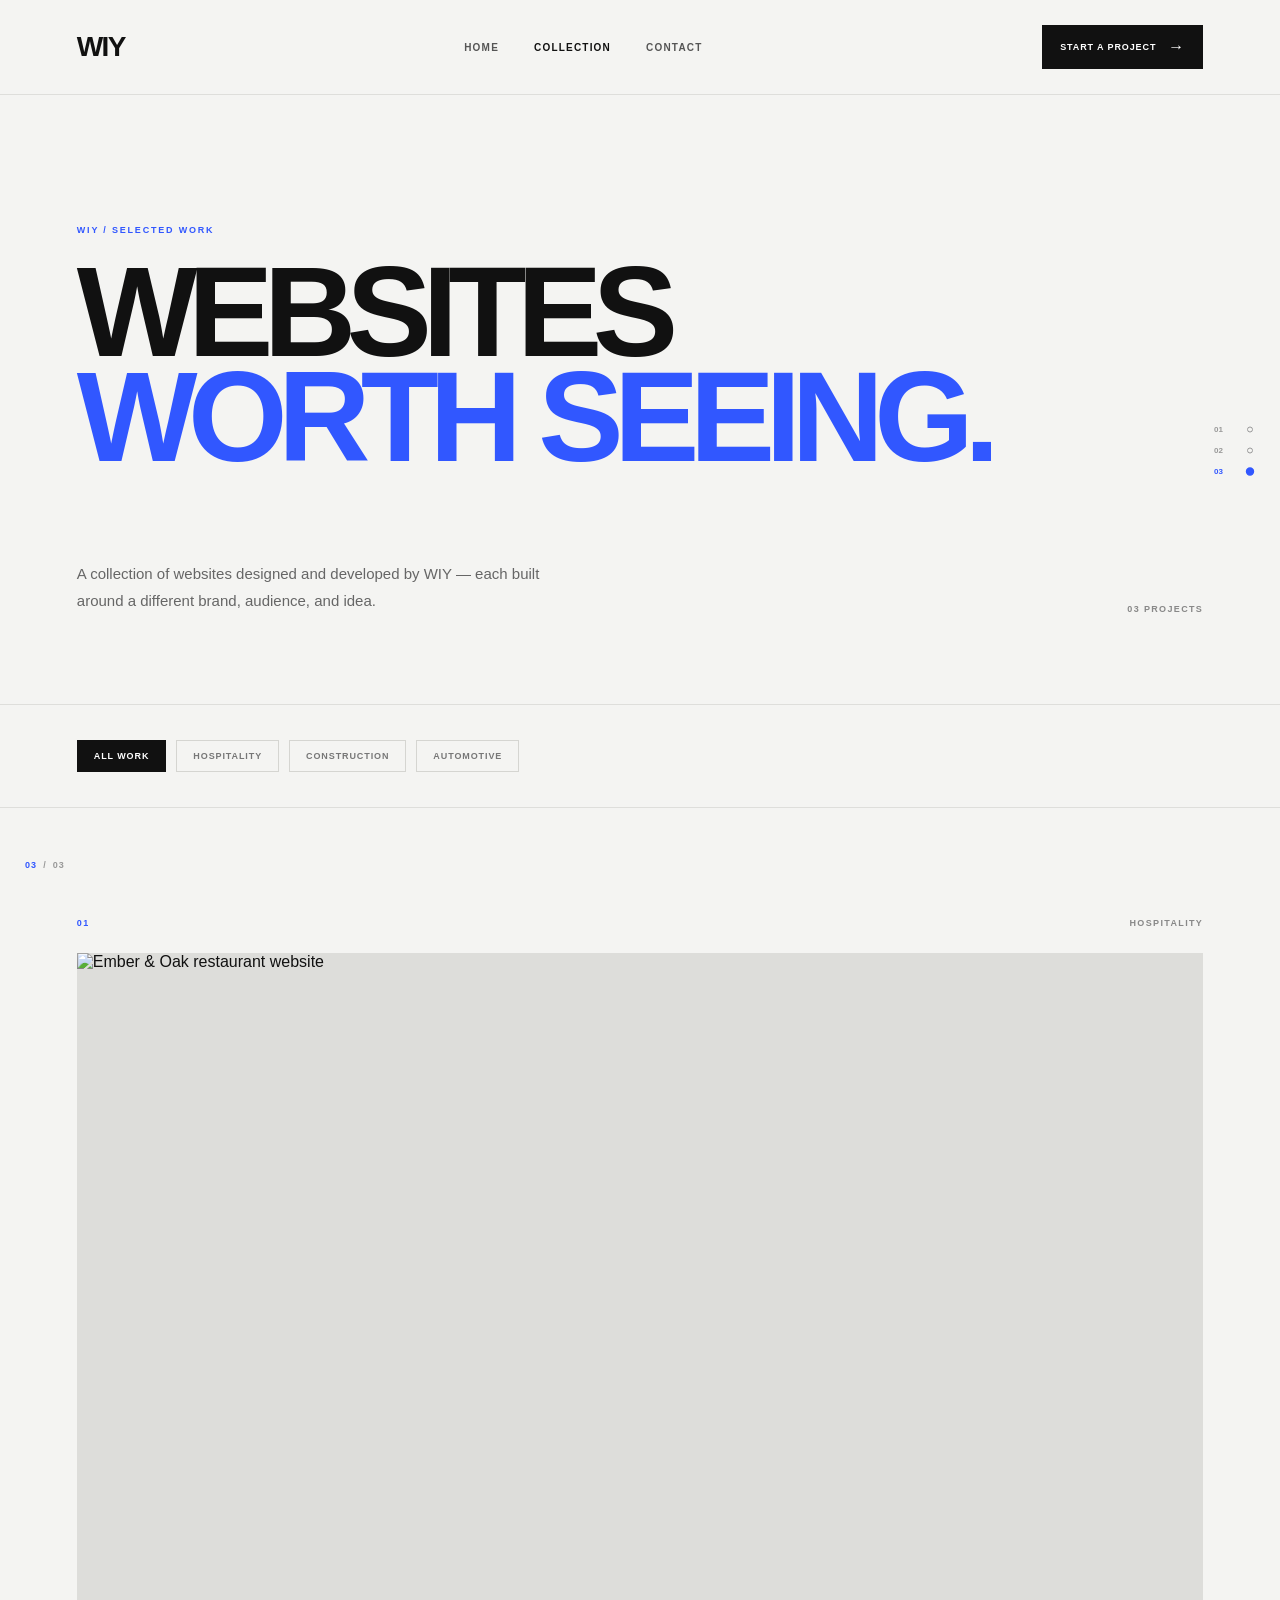
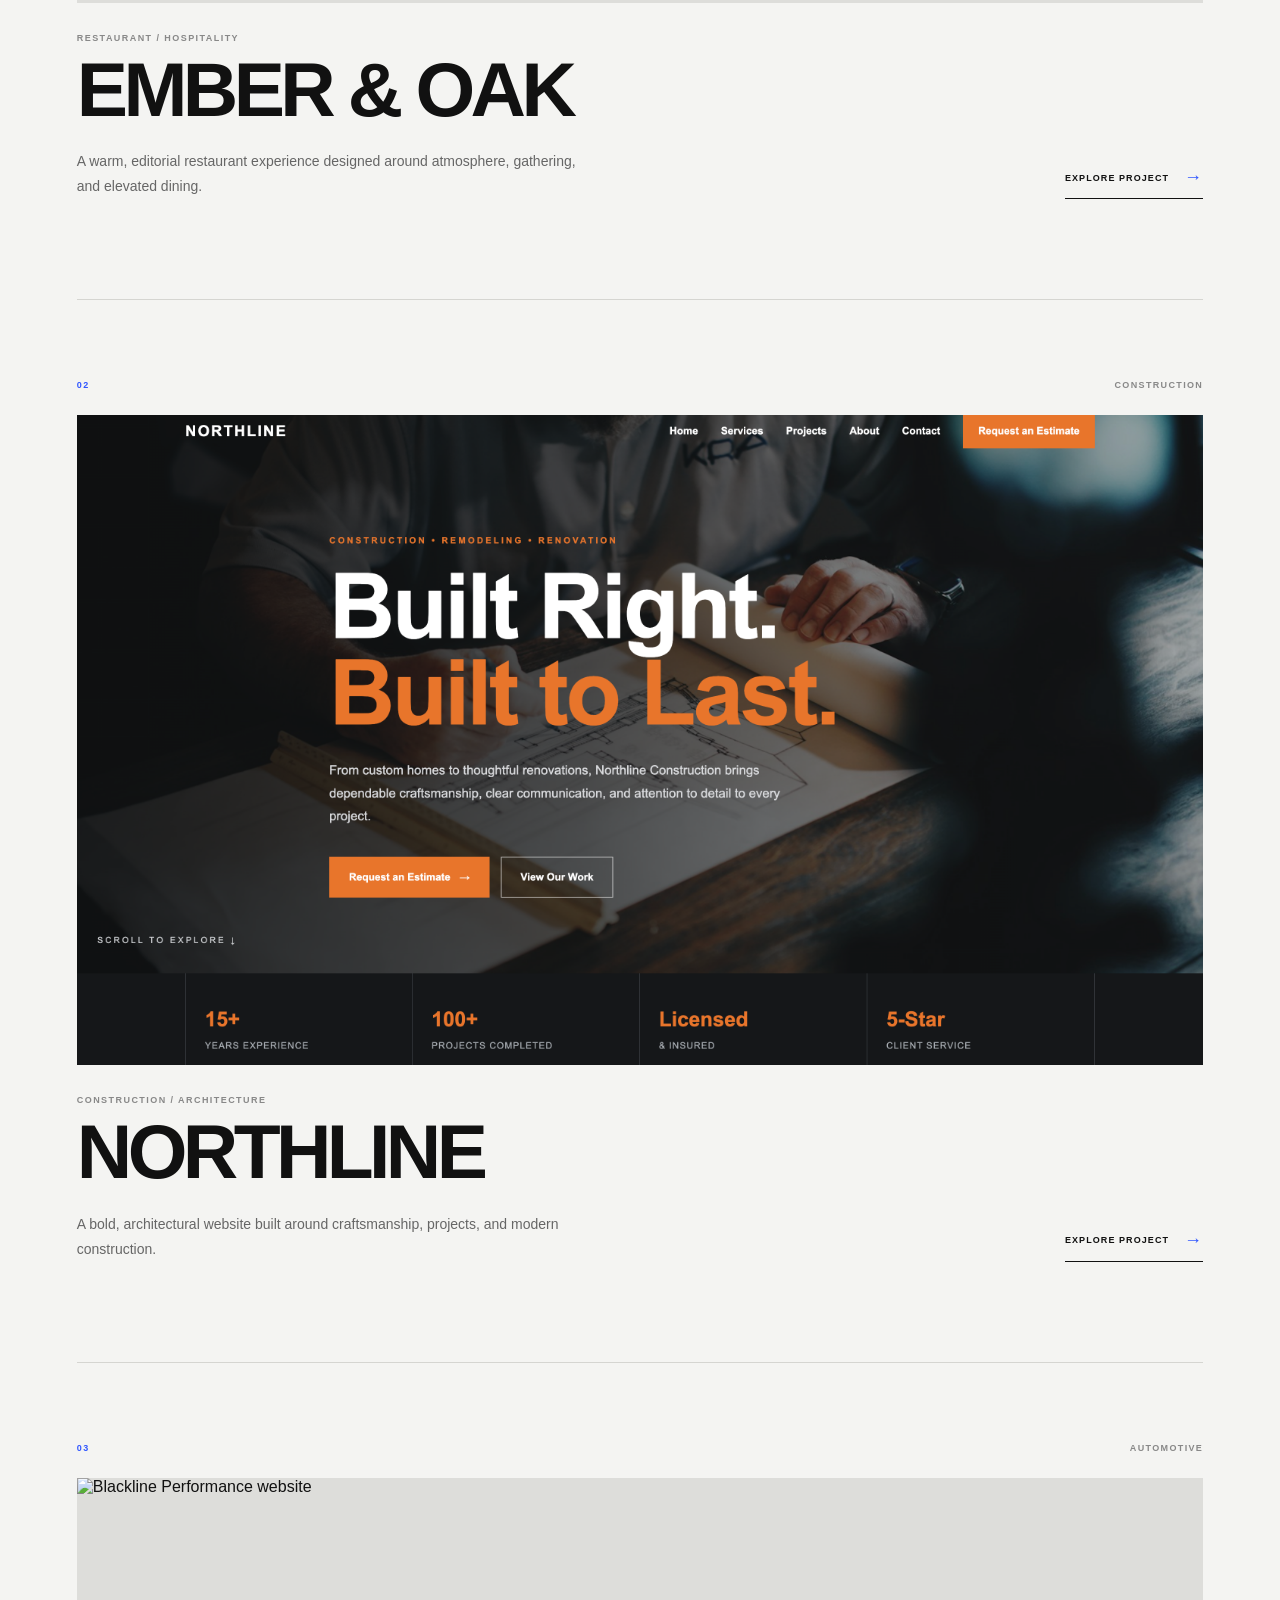
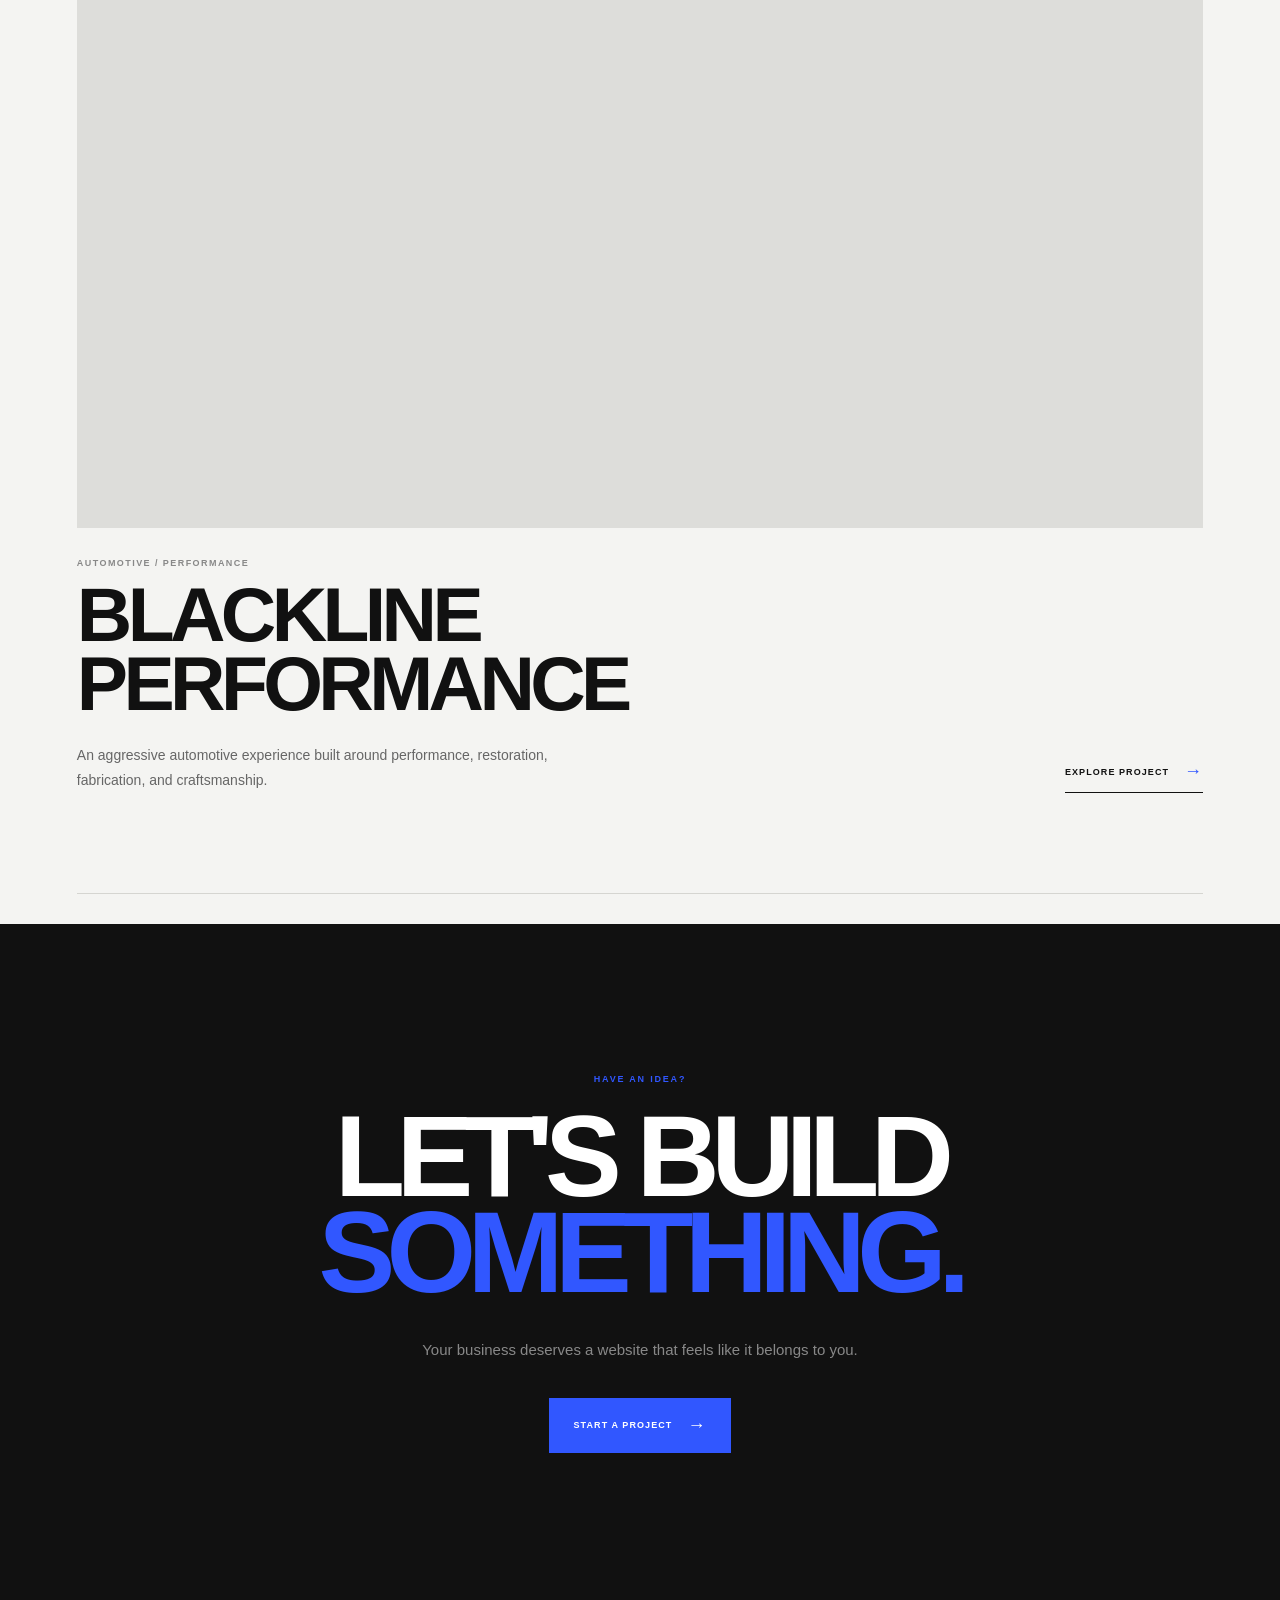
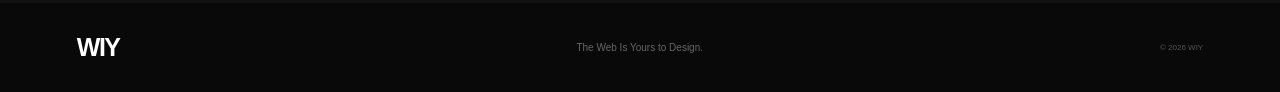
==== commit dffe89e7: "collection css" ====
--- a/collection.html
+++ b/collection.html
@@ -522,9 +522,301 @@
             © 2026 WIY
         </span>
 
-    </footer>
-
-<script src="script.js"></script>
+        </footer>
+
+
+    <!-- ================================
+         COLLECTION JAVASCRIPT
+    ================================= -->
+
+    <script>
+
+        /* =========================================
+           PROJECT FILTER
+        ========================================= */
+
+        const filterButtons =
+            document.querySelectorAll(
+                ".collection-filter__button"
+            );
+
+
+        const filterProjects =
+            document.querySelectorAll(
+                ".collection-project"
+            );
+
+
+        filterButtons.forEach(function (button) {
+
+            button.addEventListener(
+                "click",
+                function () {
+
+                    const selectedFilter =
+                        button.dataset.filter;
+
+
+                    /* Change active button */
+
+                    filterButtons.forEach(
+                        function (item) {
+
+                            item.classList.remove(
+                                "active"
+                            );
+
+                        }
+                    );
+
+
+                    button.classList.add(
+                        "active"
+                    );
+
+
+                    /* Filter projects */
+
+                    filterProjects.forEach(
+                        function (project) {
+
+                            const category =
+                                project.dataset.category;
+
+
+                            if (
+                                selectedFilter === "all" ||
+                                category === selectedFilter
+                            ) {
+
+                                project.classList.remove(
+                                    "is-hidden"
+                                );
+
+                                project.classList.add(
+                                    "is-filtering"
+                                );
+
+                            } else {
+
+                                project.classList.add(
+                                    "is-hidden"
+                                );
+
+                            }
+
+                        }
+                    );
+
+                }
+            );
+
+        });
+
+
+
+        /* =========================================
+           PROJECT NAVIGATION
+        ========================================= */
+
+        const sideNavItems =
+            document.querySelectorAll(
+                ".collection-side-nav__item"
+            );
+
+
+        const projectSections =
+            document.querySelectorAll(
+                ".collection-project"
+            );
+
+
+        const progressNumber =
+            document.querySelector(
+                ".collection-progress__current"
+            );
+
+
+        const projectObserver =
+            new IntersectionObserver(
+
+                function (entries) {
+
+                    entries.forEach(function (entry) {
+
+                        if (!entry.isIntersecting) {
+                            return;
+                        }
+
+
+                        const projectId =
+                            entry.target.id;
+
+
+                        /* Update side navigation */
+
+                        sideNavItems.forEach(
+                            function (item) {
+
+                                item.classList.remove(
+                                    "active"
+                                );
+
+
+                                if (
+                                    item.dataset.project ===
+                                    projectId
+                                ) {
+
+                                    item.classList.add(
+                                        "active"
+                                    );
+
+                                }
+
+                            }
+                        );
+
+
+                        /* Update project counter */
+
+                        const currentIndex =
+                            Array.from(
+                                projectSections
+                            ).indexOf(
+                                entry.target
+                            );
+
+
+                        if (progressNumber) {
+
+                            progressNumber.textContent =
+                                String(
+                                    currentIndex + 1
+                                ).padStart(2, "0");
+
+                        }
+
+                    });
+
+                },
+
+                {
+                    threshold: 0.35
+                }
+
+            );
+
+
+        projectSections.forEach(
+            function (project) {
+
+                projectObserver.observe(
+                    project
+                );
+
+            }
+        );
+
+
+
+        /* =========================================
+           PROJECT REVEAL
+        ========================================= */
+
+        const revealProjects =
+            document.querySelectorAll(
+                ".collection-project--reveal"
+            );
+
+
+        const revealObserver =
+            new IntersectionObserver(
+
+                function (entries) {
+
+                    entries.forEach(function (entry) {
+
+                        if (
+                            entry.isIntersecting
+                        ) {
+
+                            entry.target.classList.add(
+                                "is-visible"
+                            );
+
+                            revealObserver.unobserve(
+                                entry.target
+                            );
+
+                        }
+
+                    });
+
+                },
+
+                {
+                    threshold: 0.15
+                }
+
+            );
+
+
+        revealProjects.forEach(
+            function (project) {
+
+                revealObserver.observe(
+                    project
+                );
+
+            }
+        );
+
+
+
+        /* =========================================
+           IMAGE CLICK
+        ========================================= */
+
+        const projectImages =
+            document.querySelectorAll(
+                ".collection-project__image"
+            );
+
+
+        projectImages.forEach(
+            function (image) {
+
+                image.addEventListener(
+                    "click",
+                    function () {
+
+                        const project =
+                            image.closest(
+                                ".collection-project"
+                            );
+
+
+                        const link =
+                            project.querySelector(
+                                ".collection-project__link"
+                            );
+
+
+                        if (link) {
+
+                            link.click();
+
+                        }
+
+                    }
+                );
+
+            }
+        );
+
+    </script>
+
 
 </body>
 
--- a/style.css
+++ b/style.css
@@ -3791,17 +3791,17 @@
 
 
 /* =========================================
-   PROJECT REVEAL
+   PROJECT SCROLL REVEAL
 ========================================= */
 
 .collection-project--reveal {
-    opacity: 1;
-
-    transform: translateY(0);
+    opacity: 0;
+
+    transform: translateY(80px);
 
     transition:
-        opacity 0.8s ease,
-        transform 0.8s ease;
+        opacity 1s cubic-bezier(0.22, 1, 0.36, 1),
+        transform 1s cubic-bezier(0.22, 1, 0.36, 1);
 }
 
 
@@ -3812,6 +3812,70 @@
 }
 
 
+/* PROJECT IMAGE */
+
+.collection-project--reveal
+.collection-project__image {
+    opacity: 0;
+
+    transform: scale(0.96);
+
+    transition:
+        opacity 1s ease 0.15s,
+        transform 1.2s cubic-bezier(0.22, 1, 0.36, 1) 0.15s;
+}
+
+
+.collection-project--reveal.is-visible
+.collection-project__image {
+    opacity: 1;
+
+    transform: scale(1);
+}
+
+
+/* PROJECT TOP LINE */
+
+.collection-project--reveal
+.collection-project__top {
+    opacity: 0;
+
+    transform: translateY(15px);
+
+    transition:
+        opacity 0.6s ease 0.1s,
+        transform 0.6s ease 0.1s;
+}
+
+
+.collection-project--reveal.is-visible
+.collection-project__top {
+    opacity: 1;
+
+    transform: translateY(0);
+}
+
+
+/* PROJECT CONTENT */
+
+.collection-project--reveal
+.collection-project__content {
+    opacity: 0;
+
+    transform: translateY(25px);
+
+    transition:
+        opacity 0.7s ease 0.3s,
+        transform 0.7s ease 0.3s;
+}
+
+
+.collection-project--reveal.is-visible
+.collection-project__content {
+    opacity: 1;
+
+    transform: translateY(0);
+}
 /* =========================================
    IMAGE INTERACTION
 ========================================= */
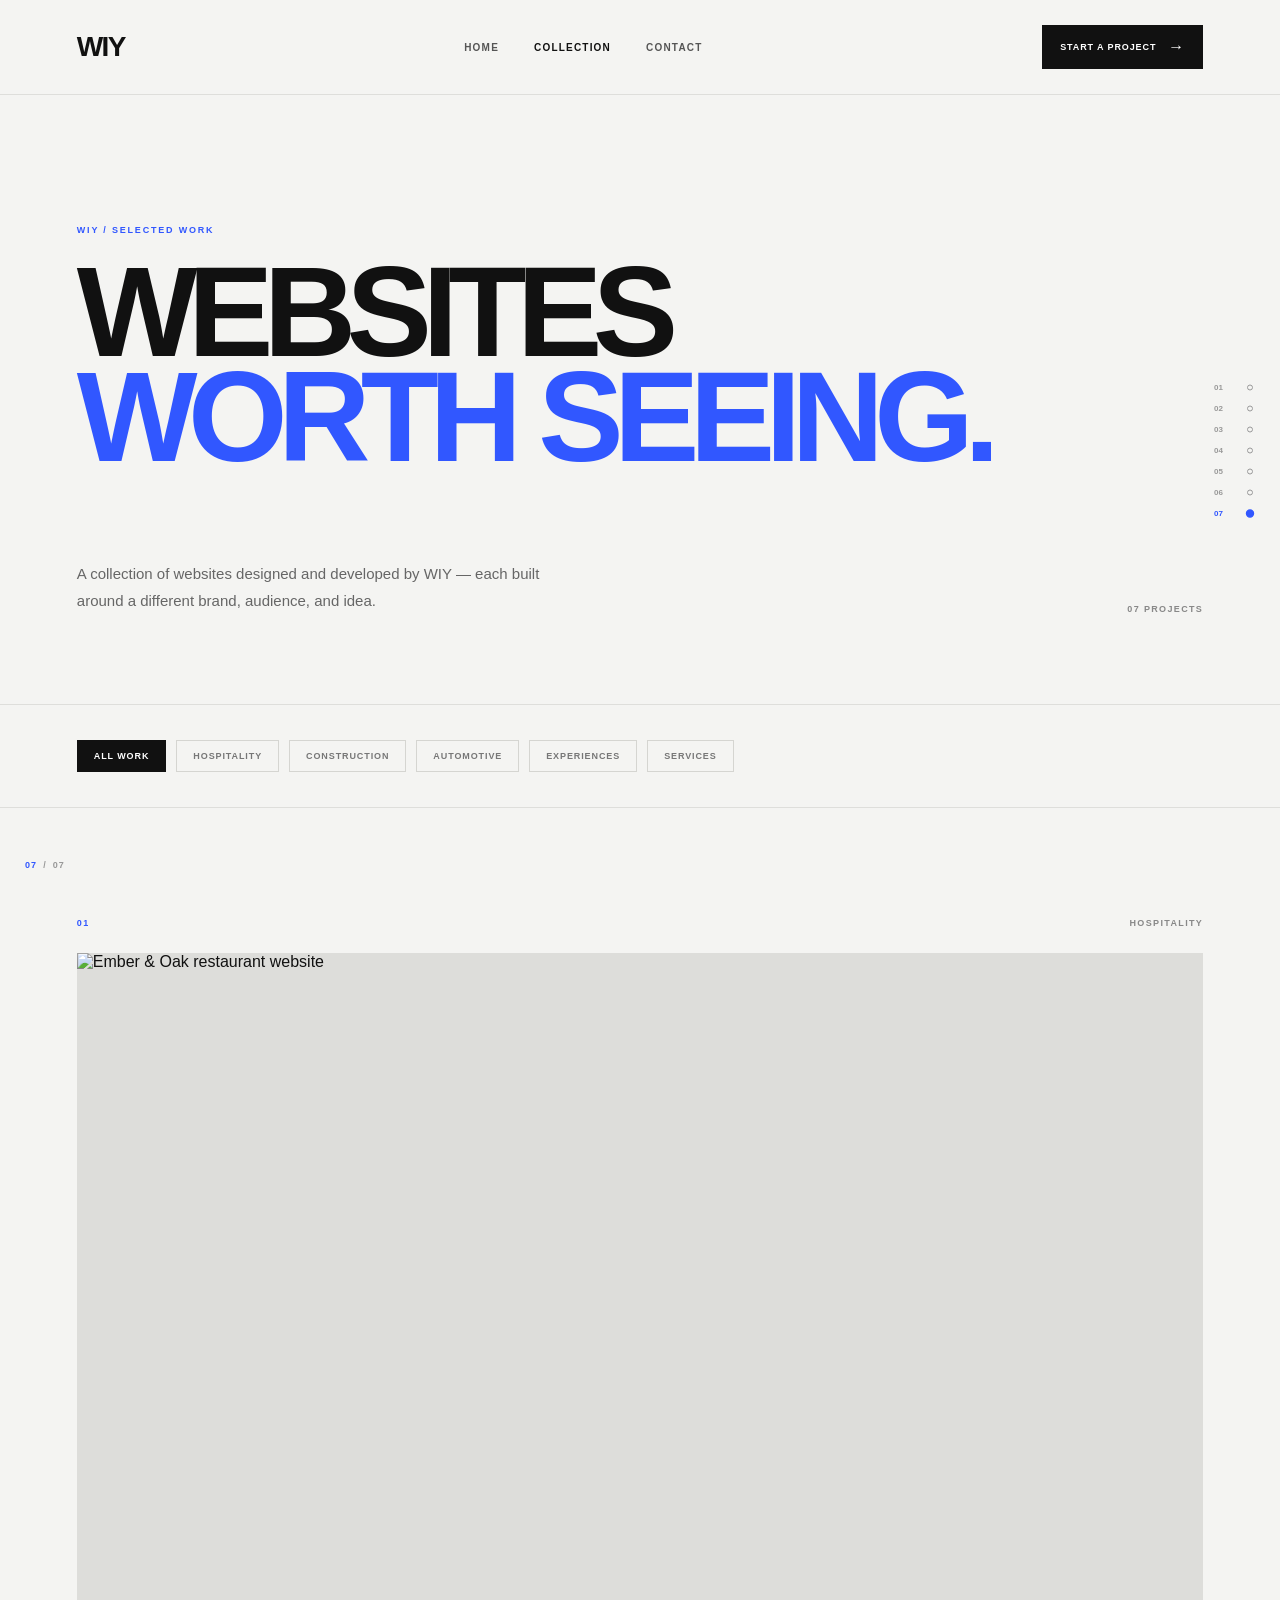
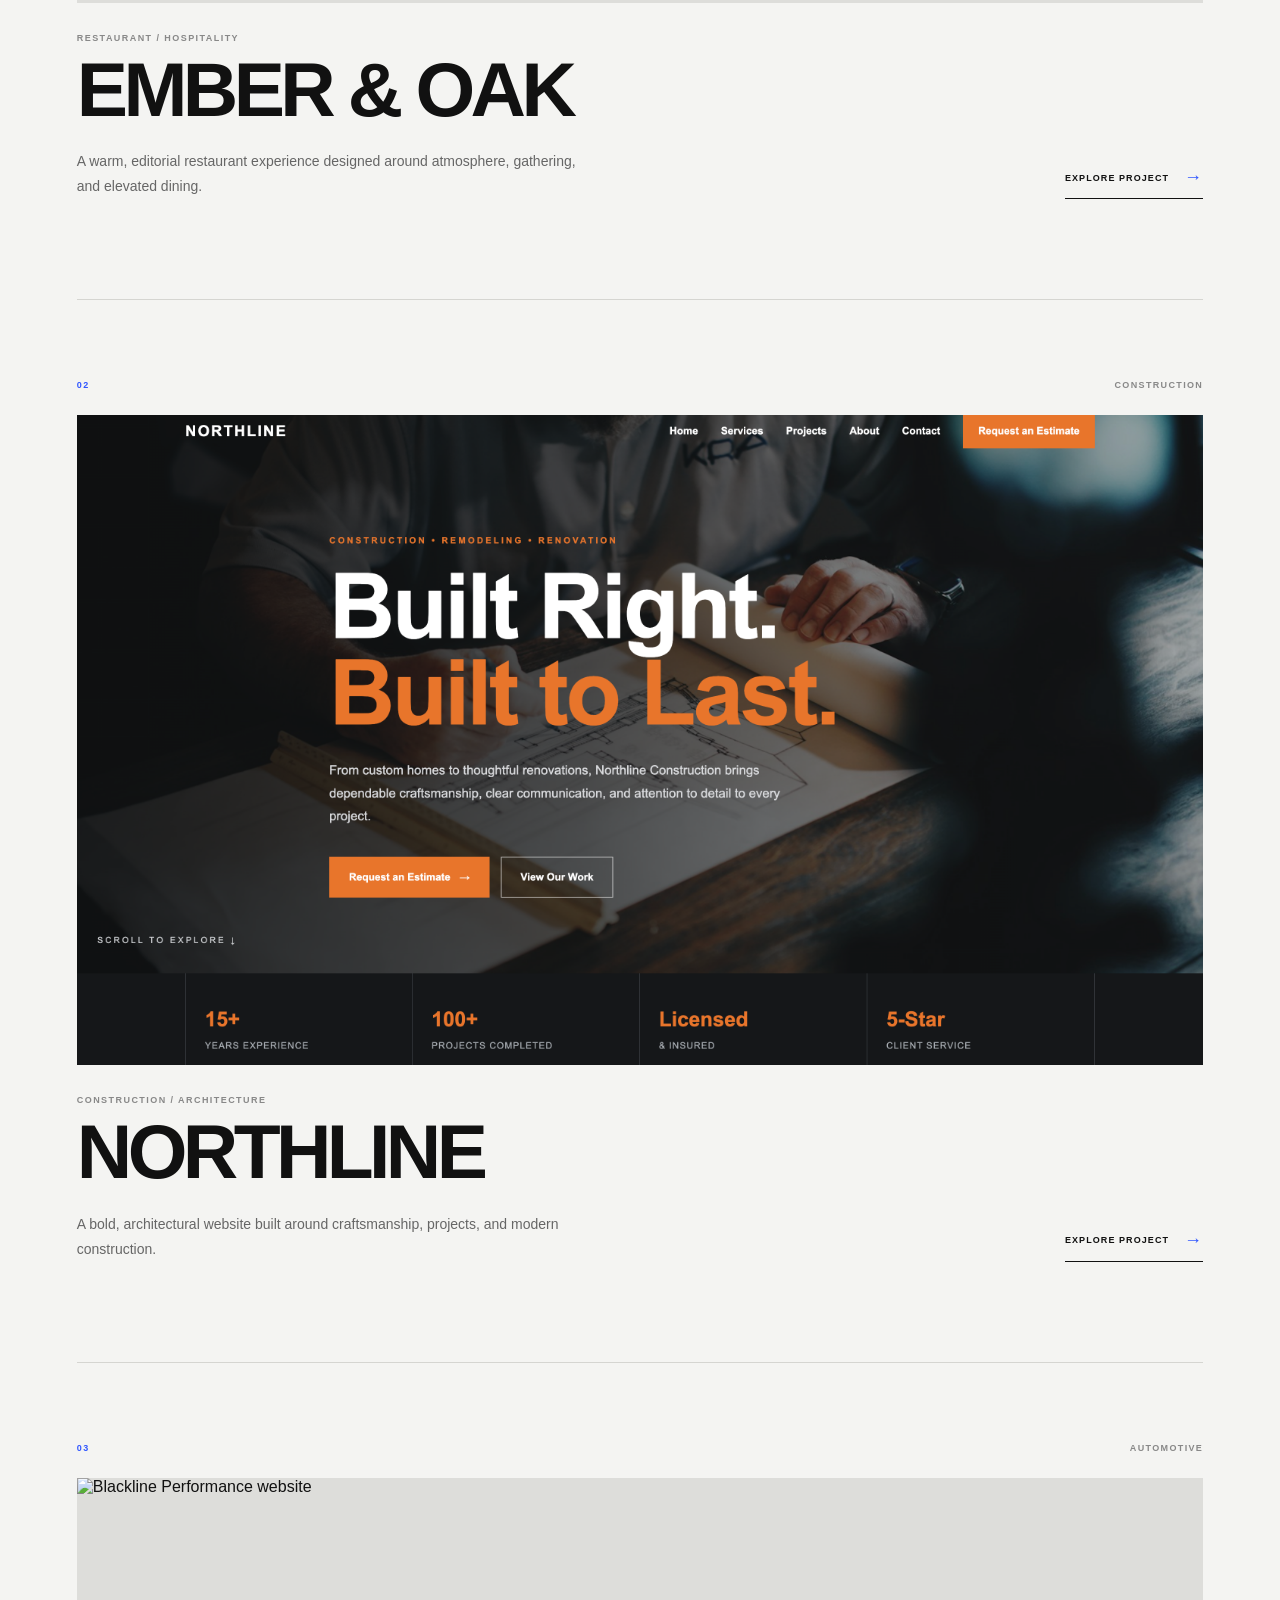
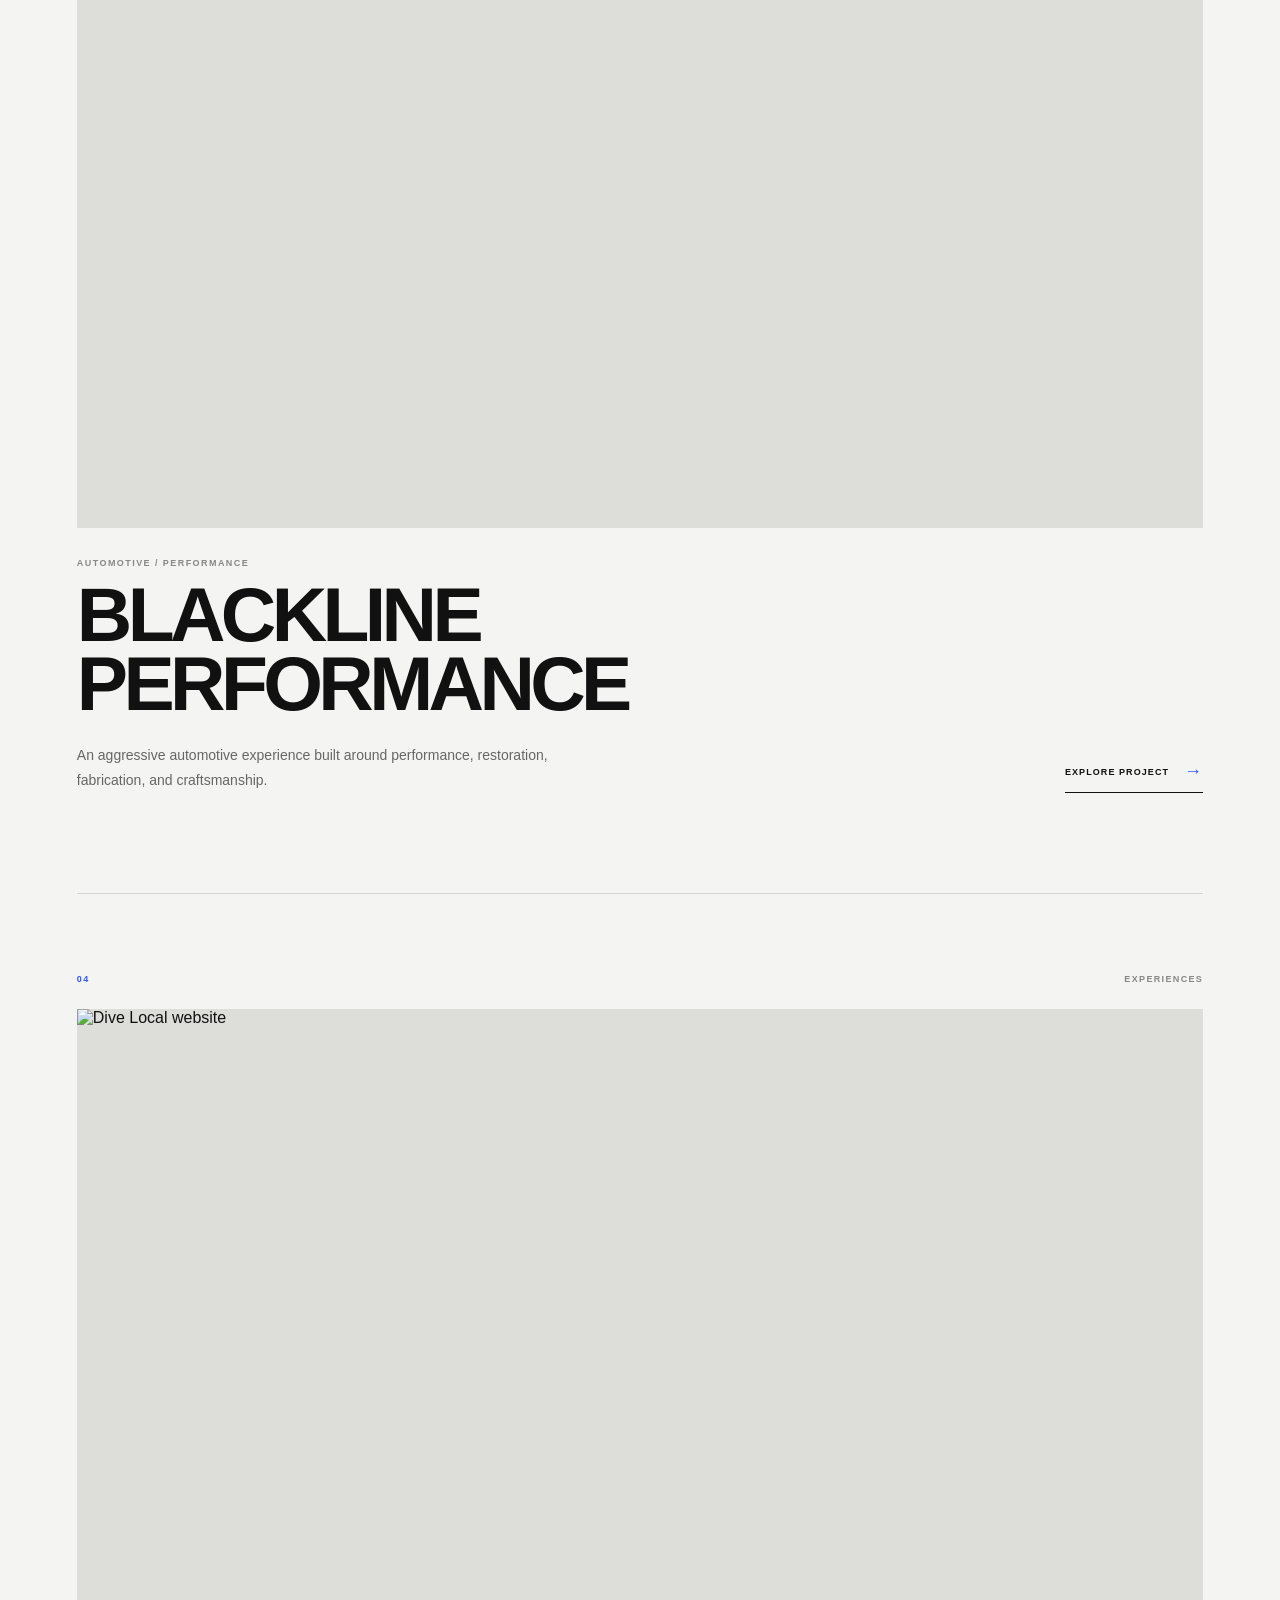
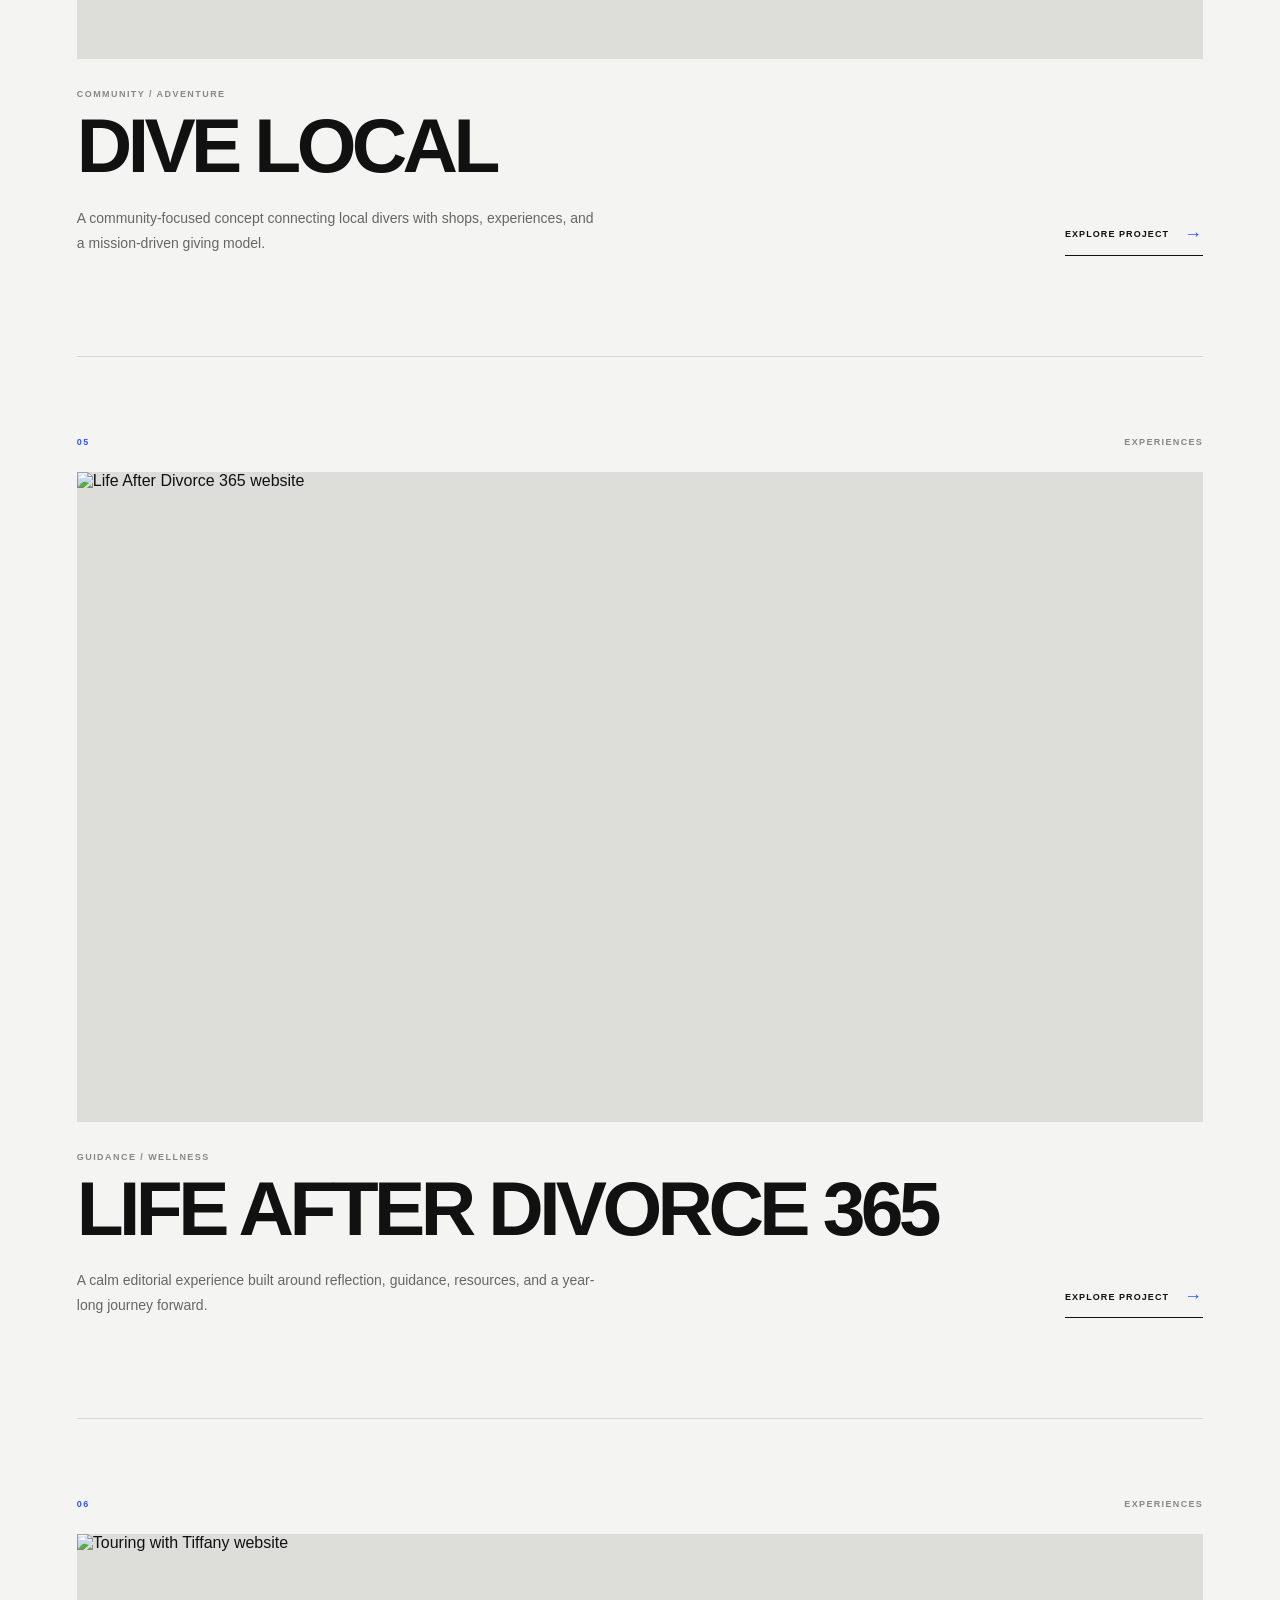
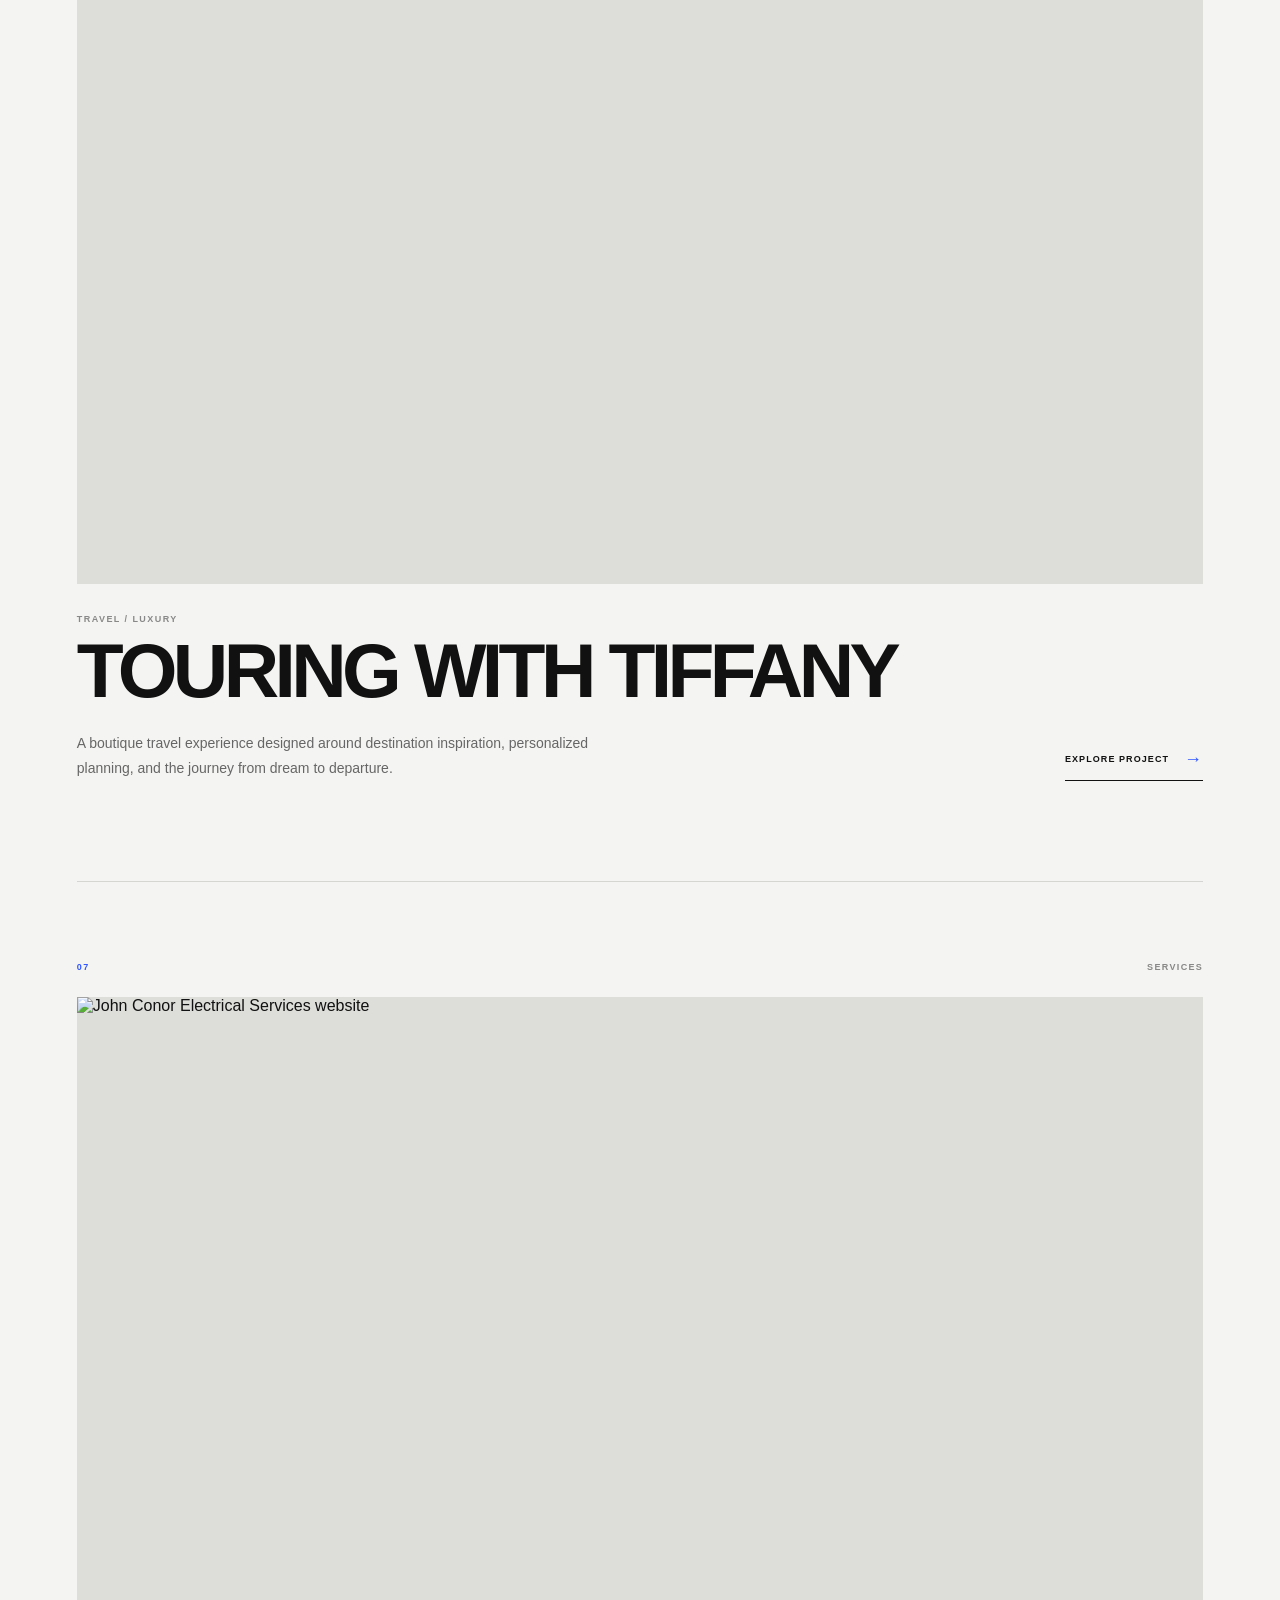
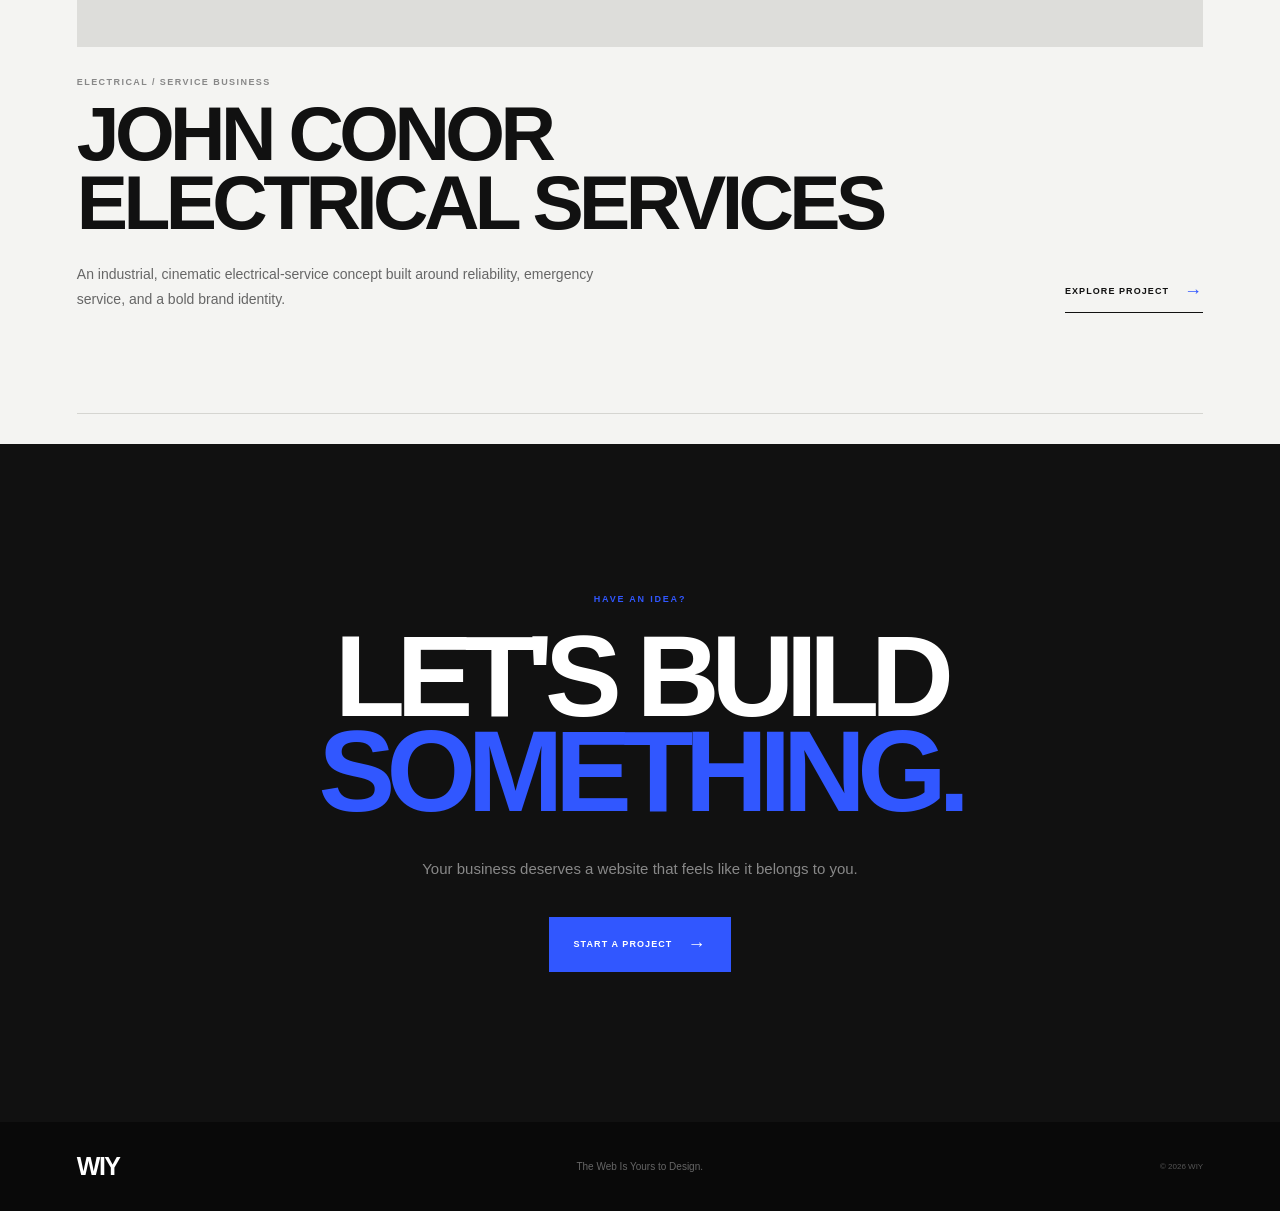
==== commit e96d1a42: "Collections" ====
--- a/collection.html
+++ b/collection.html
@@ -119,6 +119,22 @@
 
     </a>
 
+    <a href="#project-dive-local" class="collection-side-nav__item" data-project="project-dive-local">
+        <span>04</span><i></i><strong>Dive Local</strong>
+    </a>
+
+    <a href="#project-life-after-divorce" class="collection-side-nav__item" data-project="project-life-after-divorce">
+        <span>05</span><i></i><strong>Life After Divorce 365</strong>
+    </a>
+
+    <a href="#project-touring" class="collection-side-nav__item" data-project="project-touring">
+        <span>06</span><i></i><strong>Touring with Tiffany</strong>
+    </a>
+
+    <a href="#project-john-conor" class="collection-side-nav__item" data-project="project-john-conor">
+        <span>07</span><i></i><strong>John Conor</strong>
+    </a>
+
 </aside>
 
 <div class="collection-progress">
@@ -132,7 +148,7 @@
     </span>
 
     <span>
-        03
+        07
     </span>
 
 </div>
@@ -167,7 +183,7 @@
 
 
                 <span>
-                    03 PROJECTS
+                    07 PROJECTS
                 </span>
 
             </div>
@@ -211,6 +227,23 @@
         Automotive
 
     </button>
+
+    <button
+    class="collection-filter__button"
+    data-filter="experiences">
+
+    Experiences
+
+</button>
+
+<button
+    class="collection-filter__button"
+    data-filter="services">
+
+    Services
+
+</button>
+
 
 </div>
 
@@ -453,6 +486,73 @@
 
             </article>
 
+            <!-- PROJECT 04 -->
+            <article class="collection-project collection-project--reveal" id="project-dive-local" data-category="experiences">
+                <div class="collection-project__top"><span>04</span><span>EXPERIENCES</span></div>
+                <div class="collection-project__image">
+                    <div class="collection-project__image-overlay"><span>VIEW PROJECT</span><span>→</span></div>
+                    <img src="asset/dive-local.jpg" alt="Dive Local website">
+                </div>
+                <div class="collection-project__content">
+                    <div>
+                        <p class="collection-project__category">COMMUNITY / ADVENTURE</p>
+                        <h2>Dive Local</h2>
+                        <p>A community-focused concept connecting local divers with shops, experiences, and a mission-driven giving model.</p>
+                    </div>
+                    <a href="dive-local/index.html" class="collection-project__link">Explore Project <span>→</span></a>
+                </div>
+            </article>
+
+            <!-- PROJECT 05 -->
+            <article class="collection-project collection-project--reveal" id="project-life-after-divorce" data-category="experiences">
+                <div class="collection-project__top"><span>05</span><span>EXPERIENCES</span></div>
+                <div class="collection-project__image">
+                    <div class="collection-project__image-overlay"><span>VIEW PROJECT</span><span>→</span></div>
+                    <img src="asset/life-after-divorce.png" alt="Life After Divorce 365 website">
+                </div>
+                <div class="collection-project__content">
+                    <div>
+                        <p class="collection-project__category">GUIDANCE / WELLNESS</p>
+                        <h2>Life After Divorce 365</h2>
+                        <p>A calm editorial experience built around reflection, guidance, resources, and a year-long journey forward.</p>
+                    </div>
+                    <a href="life-after-divorce/index.html" class="collection-project__link">Explore Project <span>→</span></a>
+                </div>
+            </article>
+
+            <!-- PROJECT 06 -->
+            <article class="collection-project collection-project--reveal" id="project-touring" data-category="experiences">
+                <div class="collection-project__top"><span>06</span><span>EXPERIENCES</span></div>
+                <div class="collection-project__image">
+                    <div class="collection-project__image-overlay"><span>VIEW PROJECT</span><span>→</span></div>
+                    <img src="asset/touring-with-tiffany.jpg" alt="Touring with Tiffany website">
+                </div>
+                <div class="collection-project__content">
+                    <div>
+                        <p class="collection-project__category">TRAVEL / LUXURY</p>
+                        <h2>Touring with Tiffany</h2>
+                        <p>A boutique travel experience designed around destination inspiration, personalized planning, and the journey from dream to departure.</p>
+                    </div>
+                    <a href="touring-with-tiffany/index.html" class="collection-project__link">Explore Project <span>→</span></a>
+                </div>
+            </article>
+
+            <!-- PROJECT 07 -->
+            <article class="collection-project collection-project--reveal" id="project-john-conor" data-category="services">
+                <div class="collection-project__top"><span>07</span><span>SERVICES</span></div>
+                <div class="collection-project__image">
+                    <div class="collection-project__image-overlay"><span>VIEW PROJECT</span><span>→</span></div>
+                    <img src="asset/john-conor.png" alt="John Conor Electrical Services website">
+                </div>
+                <div class="collection-project__content">
+                    <div>
+                        <p class="collection-project__category">ELECTRICAL / SERVICE BUSINESS</p>
+                        <h2>John Conor Electrical Services</h2>
+                        <p>An industrial, cinematic electrical-service concept built around reliability, emergency service, and a bold brand identity.</p>
+                    </div>
+                    <a href="john-conor/index.html" class="collection-project__link">Explore Project <span>→</span></a>
+                </div>
+            </article>
 
         </section>
 
@@ -522,8 +622,10 @@
             © 2026 WIY
         </span>
 
-        </footer>
-
+    </footer>
+
+
+</body>
 
     <!-- ================================
          COLLECTION JAVASCRIPT
@@ -820,4 +922,5 @@
 
 </body>
 
+
 </html>
--- a/style.css
+++ b/style.css
@@ -1627,6 +1627,7 @@
     width: 100%;
     display: flex;
     justify-content: center;
+    transform: translateY(20px);
 }
 
 
@@ -4168,4 +4169,3122 @@
         display: none;
     }
 
-}+}
+
+/* =========================================================
+   SERVICES & PRICING
+========================================================= */
+
+.services {
+    background: var(--navy);
+    padding: 120px 0;
+    position: relative;
+}
+
+.services__heading {
+    max-width: 760px;
+    margin-bottom: 70px;
+}
+
+.services__heading h2 {
+    margin-bottom: 20px;
+}
+
+.services__heading p {
+    color: var(--text-light);
+    font-size: 18px;
+    line-height: 1.7;
+    max-width: 650px;
+}
+
+
+/* SERVICE GRID */
+
+.services__grid {
+    display: grid;
+    grid-template-columns: repeat(3, 1fr);
+    gap: 24px;
+    align-items: stretch;
+}
+
+
+/* SERVICE CARD */
+
+.service-card {
+    position: relative;
+    display: flex;
+    flex-direction: column;
+
+    background: var(--navy-light);
+    border: 1px solid var(--border);
+    border-radius: 20px;
+
+    padding: 38px;
+
+    transition:
+        transform 0.3s ease,
+        border-color 0.3s ease,
+        box-shadow 0.3s ease;
+}
+
+.service-card:hover {
+    transform: translateY(-8px);
+    border-color: var(--blue);
+    box-shadow: 0 20px 50px rgba(0, 0, 0, 0.25);
+}
+
+
+/* FEATURED CARD */
+
+.service-card--featured {
+    border-color: var(--blue);
+    box-shadow: 0 20px 60px rgba(20, 86, 217, 0.12);
+}
+
+.service-card--featured:hover {
+    box-shadow: 0 25px 70px rgba(20, 86, 217, 0.2);
+}
+
+
+/* POPULAR LABEL */
+
+.service-card__popular {
+    position: absolute;
+    top: 0;
+    right: 30px;
+
+    background: var(--blue);
+    color: var(--white);
+
+    padding: 9px 16px;
+
+    font-size: 10px;
+    font-weight: 700;
+    letter-spacing: 1.5px;
+
+    border-radius: 0 0 8px 8px;
+}
+
+
+/* CARD TOP */
+
+.service-card__top {
+    display: flex;
+    justify-content: space-between;
+    align-items: center;
+
+    margin-bottom: 35px;
+}
+
+.service-card__number {
+    color: var(--blue-bright);
+    font-size: 13px;
+    font-weight: 700;
+    letter-spacing: 1px;
+}
+
+.service-card__label {
+    color: var(--blue-bright);
+    font-size: 11px;
+    font-weight: 700;
+    letter-spacing: 2px;
+}
+
+
+/* CARD HEADING */
+
+.service-card h3 {
+    color: var(--white);
+    font-size: 27px;
+    line-height: 1.2;
+    margin: 0 0 24px;
+}
+
+
+/* PRICE */
+
+.service-card__price {
+    margin-bottom: 22px;
+}
+
+.service-card__price span {
+    color: var(--white);
+    font-size: 42px;
+    font-weight: 700;
+    letter-spacing: -1px;
+}
+
+
+/* DESCRIPTION */
+
+.service-card__description {
+    color: var(--text-light);
+    font-size: 15px;
+    line-height: 1.7;
+
+    margin-bottom: 32px;
+}
+
+
+/* FEATURES */
+
+.service-card__features {
+    list-style: none;
+    padding: 0;
+    margin: 0 0 35px;
+}
+
+.service-card__features li {
+    position: relative;
+
+    color: #D5DFEC;
+    font-size: 14px;
+    line-height: 1.5;
+
+    padding: 11px 0 11px 24px;
+
+    border-bottom: 1px solid rgba(35, 69, 107, 0.5);
+}
+
+.service-card__features li::before {
+    content: "✓";
+
+    position: absolute;
+    left: 0;
+    top: 10px;
+
+    color: var(--blue-bright);
+    font-weight: 700;
+}
+
+
+/* CARD BUTTON */
+
+.service-card__button {
+    display: flex;
+    justify-content: space-between;
+    align-items: center;
+
+    margin-top: auto;
+
+    padding: 16px 18px;
+
+    border: 1px solid var(--border);
+    border-radius: 8px;
+
+    color: var(--white);
+    text-decoration: none;
+
+    font-size: 11px;
+    font-weight: 700;
+    letter-spacing: 1.5px;
+
+    transition:
+        background 0.3s ease,
+        border-color 0.3s ease,
+        color 0.3s ease;
+}
+
+.service-card__button span {
+    color: var(--blue-bright);
+    font-size: 18px;
+
+    transition: transform 0.3s ease;
+}
+
+.service-card__button:hover {
+    background: var(--blue);
+    border-color: var(--blue);
+}
+
+.service-card__button:hover span {
+    color: var(--white);
+    transform: translateX(4px);
+}
+
+
+/* =========================================================
+   WIY CARE
+========================================================= */
+
+.services__care {
+    display: grid;
+    grid-template-columns: 1fr auto auto;
+    align-items: center;
+    gap: 50px;
+
+    margin-top: 28px;
+    padding: 40px;
+
+    background: linear-gradient(
+        135deg,
+        var(--navy-light),
+        #0A2341
+    );
+
+    border: 1px solid var(--border);
+    border-radius: 20px;
+}
+
+.services__care-content {
+    max-width: 650px;
+}
+
+.services__care-content h3 {
+    color: var(--white);
+    font-size: 28px;
+    margin: 10px 0 12px;
+}
+
+.services__care-content p {
+    color: var(--text-light);
+    font-size: 15px;
+    line-height: 1.7;
+    margin: 0;
+}
+
+.services__care-price {
+    display: flex;
+    align-items: baseline;
+    gap: 5px;
+    white-space: nowrap;
+}
+
+.services__care-price span {
+    color: var(--text-light);
+    font-size: 10px;
+    font-weight: 700;
+    letter-spacing: 1px;
+}
+
+.services__care-price strong {
+    color: var(--white);
+    font-size: 36px;
+}
+
+.services__care-price small {
+    color: var(--text-light);
+    font-size: 11px;
+}
+
+.services__care-button {
+    display: inline-flex;
+    align-items: center;
+    gap: 14px;
+
+    padding: 15px 20px;
+
+    border: 1px solid var(--border);
+    border-radius: 8px;
+
+    color: var(--white);
+    text-decoration: none;
+
+    font-size: 11px;
+    font-weight: 700;
+    letter-spacing: 1.5px;
+
+    transition: 0.3s ease;
+}
+
+.services__care-button span {
+    color: var(--blue-bright);
+}
+
+.services__care-button:hover {
+    background: var(--blue);
+    border-color: var(--blue);
+}
+
+
+/* =========================================================
+   CUSTOM PROJECT NOTE
+========================================================= */
+
+.services__note {
+    display: flex;
+    align-items: center;
+    justify-content: center;
+    gap: 18px;
+
+    margin-top: 45px;
+
+    text-align: center;
+    flex-wrap: wrap;
+}
+
+.services__note > span {
+    color: var(--blue-bright);
+    font-size: 10px;
+    font-weight: 700;
+    letter-spacing: 1.5px;
+}
+
+.services__note p {
+    color: var(--text-light);
+    font-size: 14px;
+    margin: 0;
+}
+
+.services__note a {
+    color: var(--white);
+    font-size: 11px;
+    font-weight: 700;
+    letter-spacing: 1.5px;
+    text-decoration: none;
+
+    transition: color 0.3s ease;
+}
+
+.services__note a:hover {
+    color: var(--blue-bright);
+}
+
+
+/* =========================================================
+   RESPONSIVE
+========================================================= */
+
+@media (max-width: 1000px) {
+
+    .services__grid {
+        grid-template-columns: 1fr;
+        max-width: 650px;
+        margin: 0 auto;
+    }
+
+    .services__care {
+        grid-template-columns: 1fr;
+        gap: 25px;
+    }
+
+    .services__care-price {
+        justify-content: flex-start;
+    }
+
+    .services__care-button {
+        width: fit-content;
+    }
+}
+
+
+@media (max-width: 600px) {
+
+    .services {
+        padding: 90px 0;
+    }
+
+    .service-card {
+        padding: 28px;
+    }
+
+    .service-card h3 {
+        font-size: 24px;
+    }
+
+    .service-card__price span {
+        font-size: 36px;
+    }
+
+    .services__care {
+        padding: 28px;
+    }
+
+    .services__care-content h3 {
+        font-size: 24px;
+    }
+
+    .services__note {
+        flex-direction: column;
+        gap: 10px;
+    }
+}
+
+/* =========================================================
+   ABOUT WIY
+========================================================= */
+
+.about {
+    background: var(--navy-light);
+    padding: 120px 0;
+}
+
+.about__content {
+    display: grid;
+    grid-template-columns: 1fr 0.9fr;
+    gap: 100px;
+    align-items: center;
+}
+
+.about__text {
+    max-width: 650px;
+}
+
+.about__text h2 {
+    color: var(--white);
+    font-size: clamp(42px, 5vw, 68px);
+    line-height: 1.05;
+    letter-spacing: -2px;
+    margin: 18px 0 30px;
+}
+
+.about__text p {
+    color: var(--text-light);
+    font-size: 16px;
+    line-height: 1.8;
+    margin: 0 0 20px;
+}
+
+.about__text .button {
+    margin-top: 20px;
+}
+
+
+/* VISUAL */
+
+.about__visual {
+    min-height: 500px;
+
+    display: flex;
+    align-items: center;
+    justify-content: center;
+
+    background:
+        linear-gradient(
+            135deg,
+            rgba(20, 86, 217, 0.08),
+            transparent 60%
+        );
+
+    border: 1px solid var(--border);
+    border-radius: 20px;
+
+    overflow: hidden;
+    position: relative;
+}
+
+.about__visual::before {
+    content: "";
+
+    position: absolute;
+    width: 350px;
+    height: 350px;
+
+    border: 1px solid rgba(47, 128, 237, 0.18);
+    border-radius: 50%;
+
+    top: 50%;
+    left: 50%;
+
+    transform: translate(-50%, -50%);
+}
+
+.about__visual::after {
+    content: "";
+
+    position: absolute;
+    width: 230px;
+    height: 230px;
+
+    border: 1px solid rgba(47, 128, 237, 0.25);
+    border-radius: 50%;
+
+    top: 50%;
+    left: 50%;
+
+    transform: translate(-50%, -50%);
+}
+
+.about__visual-inner {
+    width: 100%;
+    max-width: 520px;
+    min-height: 540px;
+
+    display: flex;
+    flex-direction: column;
+    align-items: center;
+    justify-content: center;
+
+    position: relative;
+
+    background:
+        radial-gradient(
+            circle at center,
+            rgba(20, 86, 217, 0.18),
+            transparent 65%
+        ),
+        #081f3d;
+
+    border: 1px solid var(--border);
+    border-radius: 20px;
+    overflow: hidden;
+}
+
+.about__visual-number {
+    display: block;
+
+    color: var(--blue-bright);
+
+    font-size: clamp(90px, 12vw, 160px);
+    font-weight: 700;
+    line-height: 0.9;
+    letter-spacing: -8px;
+}
+
+.about__visual-line {
+    display: block;
+
+    width: 80px;
+    height: 2px;
+
+    background: var(--blue);
+
+    margin: 30px auto;
+}
+
+.about__visual-text {
+    display: flex;
+    flex-direction: column;
+    gap: 5px;
+}
+
+.about__visual-text span {
+    color: var(--text-light);
+
+    font-size: 11px;
+    font-weight: 700;
+    letter-spacing: 3px;
+}
+
+.about__visual-text strong {
+    color: var(--white);
+
+    font-size: 18px;
+    letter-spacing: 2px;
+}
+
+
+/* RESPONSIVE */
+
+@media (max-width: 900px) {
+
+    .about {
+        padding: 90px 0;
+    }
+
+    .about__content {
+        grid-template-columns: 1fr;
+        gap: 60px;
+    }
+
+    .about__text {
+        max-width: 700px;
+    }
+
+    .about__visual {
+        min-height: 400px;
+    }
+}
+
+
+@media (max-width: 600px) {
+
+    .about__text h2 {
+        font-size: 40px;
+        letter-spacing: -1px;
+    }
+
+    .about__visual {
+        min-height: 330px;
+    }
+
+    .about__visual-number {
+        font-size: 90px;
+    }
+
+    .about__visual::before {
+        width: 250px;
+        height: 250px;
+    }
+
+    .about__visual::after {
+        width: 160px;
+        height: 160px;
+    }
+}
+
+/* =========================================================
+   WIY CAPABILITIES
+========================================================= */
+
+.skills {
+    background: var(--navy);
+    padding: 120px 0;
+}
+
+.skills__heading {
+    max-width: 750px;
+    margin-bottom: 70px;
+}
+
+.skills__heading h2 {
+    margin-bottom: 20px;
+}
+
+.skills__heading p {
+    color: var(--text-light);
+    font-size: 18px;
+    line-height: 1.7;
+    max-width: 650px;
+}
+
+
+/* GRID */
+
+.skills__grid {
+    display: grid;
+    grid-template-columns: repeat(3, 1fr);
+    gap: 20px;
+}
+
+
+/* CARD */
+
+.skill-card {
+    position: relative;
+
+    min-height: 330px;
+
+    padding: 35px;
+
+    background: var(--navy-light);
+    border: 1px solid var(--border);
+    border-radius: 18px;
+
+    overflow: hidden;
+
+    transition:
+        transform 0.3s ease,
+        border-color 0.3s ease,
+        box-shadow 0.3s ease;
+}
+
+.skill-card:hover {
+    transform: translateY(-7px);
+    border-color: var(--blue);
+    box-shadow: 0 20px 50px rgba(0, 0, 0, 0.25);
+}
+
+
+/* NUMBER */
+
+.skill-card__number {
+    position: absolute;
+    top: 25px;
+    right: 30px;
+
+    color: rgba(169, 184, 204, 0.35);
+
+    font-size: 11px;
+    font-weight: 700;
+    letter-spacing: 1px;
+}
+
+
+/* ICON */
+
+.skill-card__icon {
+    display: flex;
+    align-items: center;
+    justify-content: center;
+
+    width: 48px;
+    height: 48px;
+
+    margin-bottom: 45px;
+
+    border: 1px solid var(--blue);
+    border-radius: 10px;
+
+    color: var(--blue-bright);
+
+    font-size: 19px;
+    font-weight: 700;
+
+    transition:
+        background 0.3s ease,
+        color 0.3s ease;
+}
+
+.skill-card:hover .skill-card__icon {
+    background: var(--blue);
+    color: var(--white);
+}
+
+
+/* HEADING */
+
+.skill-card h3 {
+    color: var(--white);
+
+    font-size: 22px;
+    line-height: 1.2;
+
+    margin: 0 0 15px;
+}
+
+
+/* DESCRIPTION */
+
+.skill-card p {
+    color: var(--text-light);
+
+    font-size: 14px;
+    line-height: 1.7;
+
+    margin: 0;
+}
+
+
+/* TAG */
+
+.skill-card__tag {
+    position: absolute;
+    bottom: 28px;
+    left: 35px;
+
+    color: var(--blue-bright);
+
+    font-size: 9px;
+    font-weight: 700;
+    letter-spacing: 2px;
+}
+
+
+/* =========================================================
+   RESPONSIVE
+========================================================= */
+
+@media (max-width: 1000px) {
+
+    .skills__grid {
+        grid-template-columns: repeat(2, 1fr);
+    }
+
+}
+
+
+@media (max-width: 650px) {
+
+    .skills {
+        padding: 90px 0;
+    }
+
+    .skills__grid {
+        grid-template-columns: 1fr;
+    }
+
+    .skill-card {
+        min-height: 300px;
+    }
+
+}
+
+/* =========================================================
+   WIY CONTACT
+========================================================= */
+
+.contact {
+    background: var(--navy-light);
+    padding: 120px 0;
+}
+
+.contact__intro {
+    max-width: 800px;
+    margin-bottom: 75px;
+}
+
+.contact__intro h2 {
+    color: var(--white);
+    font-size: clamp(44px, 6vw, 76px);
+    line-height: 1;
+    letter-spacing: -3px;
+    margin: 18px 0 25px;
+}
+
+.contact__intro p {
+    color: var(--text-light);
+    font-size: 18px;
+    line-height: 1.7;
+    max-width: 650px;
+}
+
+
+/* LAYOUT */
+
+.contact__layout {
+    display: grid;
+    grid-template-columns: 0.75fr 1.25fr;
+    gap: 80px;
+    align-items: start;
+}
+
+
+/* INFO */
+
+.contact__info {
+    display: flex;
+    flex-direction: column;
+    gap: 55px;
+}
+
+.contact__info-block {
+    padding-bottom: 30px;
+    border-bottom: 1px solid var(--border);
+}
+
+.contact__label {
+    display: block;
+
+    color: var(--blue-bright);
+
+    font-size: 10px;
+    font-weight: 700;
+    letter-spacing: 2px;
+
+    margin-bottom: 15px;
+}
+
+.contact__info-block > a {
+    color: var(--white);
+
+    font-size: 18px;
+    text-decoration: none;
+
+    transition: color 0.3s ease;
+}
+
+.contact__info-block > a:hover {
+    color: var(--blue-bright);
+}
+
+
+/* STEPS */
+
+.contact__steps {
+    display: flex;
+    flex-direction: column;
+}
+
+.contact__step {
+    display: grid;
+    grid-template-columns: 45px 1fr;
+    gap: 15px;
+
+    padding: 18px 0;
+
+    border-bottom: 1px solid rgba(35, 69, 107, 0.5);
+}
+
+.contact__step span {
+    color: var(--blue-bright);
+
+    font-size: 11px;
+    font-weight: 700;
+    letter-spacing: 1px;
+}
+
+.contact__step p {
+    color: #D5DFEC;
+
+    font-size: 14px;
+    line-height: 1.5;
+
+    margin: 0;
+}
+
+
+/* FORM */
+
+.contact__form-wrapper {
+    background: var(--navy);
+
+    border: 1px solid var(--border);
+    border-radius: 20px;
+
+    padding: 45px;
+}
+
+.contact__form {
+    display: flex;
+    flex-direction: column;
+    gap: 25px;
+}
+
+.contact__form-row {
+    display: grid;
+    grid-template-columns: 1fr 1fr;
+    gap: 20px;
+}
+
+.contact__field {
+    display: flex;
+    flex-direction: column;
+    gap: 9px;
+}
+
+.contact__field label {
+    color: var(--text-light);
+
+    font-size: 10px;
+    font-weight: 700;
+    letter-spacing: 1.5px;
+}
+
+.contact__field input,
+.contact__field select,
+.contact__field textarea {
+    width: 100%;
+    box-sizing: border-box;
+
+    background: var(--navy-light);
+
+    border: 1px solid var(--border);
+    border-radius: 8px;
+
+    color: var(--white);
+
+    padding: 15px 16px;
+
+    font-family: inherit;
+    font-size: 14px;
+
+    outline: none;
+
+    transition:
+        border-color 0.3s ease,
+        box-shadow 0.3s ease;
+}
+
+.contact__field input::placeholder,
+.contact__field textarea::placeholder {
+    color: #71839A;
+}
+
+.contact__field input:focus,
+.contact__field select:focus,
+.contact__field textarea:focus {
+    border-color: var(--blue);
+    box-shadow: 0 0 0 3px rgba(20, 86, 217, 0.12);
+}
+
+.contact__field select {
+    appearance: auto;
+}
+
+.contact__field textarea {
+    resize: vertical;
+    min-height: 150px;
+}
+
+
+/* SUBMIT */
+
+.contact__submit {
+    display: flex;
+    align-items: center;
+    justify-content: space-between;
+
+    width: 100%;
+
+    margin-top: 5px;
+    padding: 18px 20px;
+
+    background: var(--blue);
+
+    border: 1px solid var(--blue);
+    border-radius: 8px;
+
+    color: var(--white);
+
+    font-family: inherit;
+    font-size: 11px;
+    font-weight: 700;
+    letter-spacing: 1.5px;
+
+    cursor: pointer;
+
+    transition:
+        background 0.3s ease,
+        border-color 0.3s ease;
+}
+
+.contact__submit span {
+    font-size: 19px;
+
+    transition: transform 0.3s ease;
+}
+
+.contact__submit:hover {
+    background: var(--blue-bright);
+    border-color: var(--blue-bright);
+}
+
+.contact__submit:hover span {
+    transform: translateX(5px);
+}
+
+
+/* RESPONSIVE */
+
+@media (max-width: 900px) {
+
+    .contact {
+        padding: 90px 0;
+    }
+
+    .contact__layout {
+        grid-template-columns: 1fr;
+        gap: 60px;
+    }
+
+    .contact__info {
+        display: grid;
+        grid-template-columns: 1fr 1fr;
+        gap: 30px;
+    }
+
+}
+
+
+@media (max-width: 650px) {
+
+    .contact__intro h2 {
+        font-size: 44px;
+        letter-spacing: -1px;
+    }
+
+    .contact__form-wrapper {
+        padding: 25px;
+    }
+
+    .contact__form-row {
+        grid-template-columns: 1fr;
+    }
+
+    .contact__info {
+        grid-template-columns: 1fr;
+    }
+
+}
+
+/* =========================================================
+   FINAL CTA / CONTACT
+========================================================= */
+
+.contact {
+    position: relative;
+
+    width: 100%;
+
+    padding: 140px 0;
+
+    background: var(--navy-light);
+
+    overflow: hidden;
+}
+
+
+/* BACKGROUND GLOW */
+
+.contact::before {
+    content: "";
+
+    position: absolute;
+
+    width: 700px;
+    height: 700px;
+
+    left: -300px;
+    top: 50%;
+
+    transform: translateY(-50%);
+
+    background: radial-gradient(
+        circle,
+        rgba(47, 128, 237, 0.14),
+        transparent 65%
+    );
+
+    pointer-events: none;
+}
+
+
+/* MAIN CONTAINER */
+
+.contact__inner {
+    position: relative;
+    z-index: 1;
+
+    padding: 80px;
+
+    background: var(--navy);
+
+    border: 1px solid var(--border);
+
+    border-radius: 24px;
+
+    overflow: hidden;
+}
+
+
+/* GRID / BLUEPRINT EFFECT */
+
+.contact__inner::before {
+    content: "";
+
+    position: absolute;
+
+    inset: 0;
+
+    background-image:
+        linear-gradient(
+            rgba(47, 128, 237, 0.04) 1px,
+            transparent 1px
+        ),
+        linear-gradient(
+            90deg,
+            rgba(47, 128, 237, 0.04) 1px,
+            transparent 1px
+        );
+
+    background-size: 45px 45px;
+
+    pointer-events: none;
+}
+
+
+/* INTRO */
+
+.contact__intro {
+    position: relative;
+    z-index: 1;
+
+    max-width: 850px;
+}
+
+
+.contact__intro h2 {
+    margin: 20px 0 28px;
+
+    color: var(--white);
+
+    font-size: clamp(48px, 6vw, 82px);
+
+    line-height: 0.98;
+
+    letter-spacing: -3px;
+
+    font-weight: 900;
+}
+
+
+.contact__intro h2 span {
+    color: var(--blue-bright);
+}
+
+
+.contact__intro p {
+    max-width: 650px;
+
+    margin: 0;
+
+    color: var(--text-light);
+
+    font-size: 18px;
+
+    line-height: 1.8;
+}
+
+
+/* ACTIONS */
+
+.contact__actions {
+    position: relative;
+    z-index: 1;
+
+    display: flex;
+
+    align-items: center;
+
+    gap: 28px;
+
+    margin-top: 48px;
+}
+
+
+.contact__button {
+    display: inline-flex;
+
+    align-items: center;
+    justify-content: center;
+
+    gap: 18px;
+
+    padding: 17px 28px;
+
+    border-radius: 8px;
+
+    text-decoration: none;
+
+    font-size: 13px;
+
+    font-weight: 800;
+
+    letter-spacing: 1.5px;
+
+    transition:
+        transform 0.3s ease,
+        background 0.3s ease,
+        border-color 0.3s ease;
+}
+
+
+.contact__button span {
+    font-size: 18px;
+
+    transition: transform 0.3s ease;
+}
+
+
+.contact__button:hover {
+    transform: translateY(-3px);
+}
+
+
+.contact__button:hover span {
+    transform: translateX(4px);
+}
+
+
+.contact__button--primary {
+    background: var(--blue);
+
+    color: var(--white);
+}
+
+
+.contact__button--primary:hover {
+    background: var(--blue-bright);
+}
+
+
+/* EMAIL */
+
+.contact__email {
+    color: var(--text-light);
+
+    font-size: 14px;
+
+    text-decoration: none;
+
+    border-bottom: 1px solid var(--border);
+
+    padding-bottom: 5px;
+
+    transition:
+        color 0.3s ease,
+        border-color 0.3s ease;
+}
+
+
+.contact__email:hover {
+    color: var(--white);
+
+    border-color: var(--blue-bright);
+}
+
+
+/* PROCESS */
+
+.contact__process {
+    position: relative;
+    z-index: 1;
+
+    display: grid;
+
+    grid-template-columns: 1fr auto 1fr auto 1fr;
+
+    align-items: center;
+
+    gap: 28px;
+
+    margin-top: 80px;
+
+    padding-top: 40px;
+
+    border-top: 1px solid var(--border);
+}
+
+
+/* PROCESS ITEM */
+
+.contact__process-item {
+    display: flex;
+
+    align-items: flex-start;
+
+    gap: 18px;
+}
+
+
+.contact__process-item > span {
+    color: var(--blue-bright);
+
+    font-size: 12px;
+
+    font-weight: 800;
+
+    letter-spacing: 1px;
+}
+
+
+.contact__process-item strong {
+    display: block;
+
+    margin-bottom: 7px;
+
+    color: var(--white);
+
+    font-size: 15px;
+
+    font-weight: 700;
+}
+
+
+.contact__process-item p {
+    margin: 0;
+
+    color: var(--text-light);
+
+    font-size: 13px;
+
+    line-height: 1.6;
+}
+
+
+/* PROCESS DIVIDERS */
+
+.contact__process-line {
+    width: 45px;
+
+    height: 1px;
+
+    background: var(--border);
+}
+
+
+/* =========================================================
+   CONTACT RESPONSIVE
+========================================================= */
+
+@media (max-width: 900px) {
+
+    .contact {
+        padding: 100px 0;
+    }
+
+    .contact__inner {
+        padding: 60px 45px;
+    }
+
+    .contact__intro h2 {
+        font-size: 54px;
+    }
+
+    .contact__process {
+        grid-template-columns: 1fr;
+
+        gap: 28px;
+    }
+
+    .contact__process-line {
+        width: 100%;
+    }
+
+}
+
+
+@media (max-width: 600px) {
+
+    .contact {
+        padding: 80px 0;
+    }
+
+    .contact__inner {
+        padding: 42px 24px;
+
+        border-radius: 18px;
+    }
+
+    .contact__intro h2 {
+        font-size: 42px;
+
+        letter-spacing: -2px;
+    }
+
+    .contact__intro p {
+        font-size: 16px;
+
+        line-height: 1.7;
+    }
+
+    .contact__actions {
+        flex-direction: column;
+
+        align-items: flex-start;
+
+        gap: 22px;
+
+        margin-top: 36px;
+    }
+
+    .contact__button {
+        width: 100%;
+    }
+
+    .contact__email {
+        font-size: 13px;
+    }
+
+    .contact__process {
+        margin-top: 55px;
+
+        padding-top: 32px;
+    }
+
+}
+
+/* =========================================================
+   WIY — FINAL ABOUT SECTION
+   Desktop + Mobile Layout
+========================================================= */
+
+.about {
+    width: 100%;
+    padding: 130px 0;
+    background: var(--navy-light);
+    overflow: hidden;
+}
+
+
+/* =========================
+   MAIN TWO-COLUMN LAYOUT
+========================= */
+
+.about__content {
+    width: 100%;
+    max-width: 1320px;
+    margin: 0 auto;
+
+    display: grid !important;
+    grid-template-columns: minmax(0, 1fr) minmax(420px, 0.9fr);
+    align-items: center;
+
+    gap: 90px;
+}
+
+
+/* =========================
+   LEFT — TEXT
+========================= */
+
+.about__text {
+    width: 100%;
+    max-width: 650px;
+}
+
+.about__text h2 {
+    margin: 18px 0 30px;
+
+    color: var(--white);
+
+    font-size: clamp(48px, 5vw, 72px);
+    line-height: 1.02;
+    letter-spacing: -3px;
+    font-weight: 900;
+}
+
+.about__text p {
+    max-width: 620px;
+
+    margin: 0 0 20px;
+
+    color: var(--text-light);
+
+    font-size: 16px;
+    line-height: 1.8;
+}
+
+.about__text .button {
+    margin-top: 18px;
+}
+
+
+/* =========================
+   RIGHT — WIY VISUAL
+========================= */
+
+.about__visual {
+    position: relative;
+
+    width: 100%;
+    min-height: 540px;
+
+    display: flex;
+    align-items: center;
+    justify-content: center;
+
+    background:
+        linear-gradient(
+            135deg,
+            rgba(47, 128, 237, 0.08),
+            transparent 60%
+        );
+
+    border: 1px solid var(--border);
+    border-radius: 22px;
+
+    overflow: hidden;
+
+    transform: translateY(10px);
+
+    transition:
+        transform 0.4s ease,
+        border-color 0.4s ease;
+}
+
+
+/* subtle hover */
+
+.about__visual:hover {
+    transform: translateY(4px);
+    border-color: rgba(47, 128, 237, 0.45);
+}
+
+
+/* =========================
+   DECORATIVE CIRCLES
+========================= */
+
+.about__visual::before {
+    content: "";
+
+    position: absolute;
+
+    width: 390px;
+    height: 390px;
+
+    top: 50%;
+    left: 50%;
+
+    transform: translate(-50%, -50%);
+
+    border: 1px solid rgba(47, 128, 237, 0.16);
+
+    border-radius: 50%;
+
+    pointer-events: none;
+}
+
+.about__visual::after {
+    content: "";
+
+    position: absolute;
+
+    width: 255px;
+    height: 255px;
+
+    top: 50%;
+    left: 50%;
+
+    transform: translate(-50%, -50%);
+
+    border: 1px solid rgba(47, 128, 237, 0.22);
+
+    border-radius: 50%;
+
+    pointer-events: none;
+}
+
+
+/* =========================
+   WIY VISUAL CONTENT
+========================= */
+
+.about__visual-inner {
+    position: relative;
+    z-index: 2;
+
+    width: 100%;
+
+    display: flex;
+    flex-direction: column;
+
+    align-items: center;
+    justify-content: center;
+
+    text-align: center;
+}
+
+
+/* WIY */
+
+.about__visual-number {
+    display: block;
+
+    color: var(--blue-bright);
+
+    font-size: clamp(100px, 10vw, 150px);
+    font-weight: 800;
+
+    line-height: 0.9;
+    letter-spacing: -8px;
+
+    text-shadow:
+        0 0 40px rgba(47, 128, 237, 0.15);
+}
+
+
+/* Divider */
+
+.about__visual-line {
+    display: block;
+
+    width: 80px;
+    height: 2px;
+
+    margin: 32px auto;
+
+    background: var(--blue-bright);
+}
+
+
+/* Tagline */
+
+.about__visual-text {
+    display: flex;
+    flex-direction: column;
+
+    gap: 6px;
+}
+
+.about__visual-text span {
+    color: var(--text-light);
+
+    font-size: 11px;
+    font-weight: 700;
+
+    letter-spacing: 3px;
+}
+
+.about__visual-text strong {
+    color: var(--white);
+
+    font-size: 19px;
+    font-weight: 800;
+
+    letter-spacing: 2px;
+}
+
+
+/* =========================
+   TABLET
+========================= */
+
+@media (max-width: 1000px) {
+
+    .about {
+        padding: 100px 0;
+    }
+
+    .about__content {
+        grid-template-columns: 1fr 0.9fr;
+        gap: 55px;
+    }
+
+    .about__text h2 {
+        font-size: 50px;
+    }
+
+    .about__visual {
+        min-height: 470px;
+    }
+
+    .about__visual-number {
+        font-size: 105px;
+    }
+}
+
+
+/* =========================
+   MOBILE
+========================= */
+
+@media (max-width: 768px) {
+
+    .about {
+        padding: 85px 0;
+    }
+
+    .about__content {
+        display: flex !important;
+        flex-direction: column;
+
+        gap: 55px;
+
+        text-align: center;
+    }
+
+    .about__text {
+        width: 100%;
+        max-width: 650px;
+
+        margin: 0 auto;
+    }
+
+    .about__text h2 {
+        font-size: 42px;
+        line-height: 1.08;
+        letter-spacing: -2px;
+    }
+
+    .about__text p {
+        margin-left: auto;
+        margin-right: auto;
+
+        font-size: 16px;
+        line-height: 1.75;
+    }
+
+    .about__text .button {
+        margin-left: auto;
+        margin-right: auto;
+    }
+
+    .about__visual {
+        width: 100%;
+        min-height: 390px;
+
+        transform: none;
+    }
+
+    .about__visual:hover {
+        transform: none;
+    }
+
+    .about__visual::before {
+        width: 290px;
+        height: 290px;
+    }
+
+    .about__visual::after {
+        width: 185px;
+        height: 185px;
+    }
+
+    .about__visual-number {
+        font-size: 90px;
+    }
+}
+
+
+/* =========================
+   SMALL PHONE
+========================= */
+
+@media (max-width: 480px) {
+
+    .about {
+        padding: 70px 0;
+    }
+
+    .about__content {
+        gap: 45px;
+    }
+
+    .about__text h2 {
+        font-size: 36px;
+        letter-spacing: -1.5px;
+    }
+
+    .about__text p {
+        font-size: 15px;
+        line-height: 1.7;
+    }
+
+    .about__visual {
+        min-height: 330px;
+
+        border-radius: 18px;
+    }
+
+    .about__visual-number {
+        font-size: 76px;
+        letter-spacing: -5px;
+    }
+
+    .about__visual-line {
+        width: 65px;
+        margin: 24px auto;
+    }
+
+    .about__visual-text span {
+        font-size: 9px;
+        letter-spacing: 2.5px;
+    }
+
+    .about__visual-text strong {
+        font-size: 16px;
+    }
+
+    .about__visual::before {
+        width: 245px;
+        height: 245px;
+    }
+
+    .about__visual::after {
+        width: 155px;
+        height: 155px;
+    }
+}
+
+/* =========================================================
+   WIY — CAPABILITIES
+   FINAL POLISH
+========================================================= */
+
+.skills {
+    position: relative;
+    width: 100%;
+    padding: 130px 0;
+    background: var(--navy);
+    overflow: hidden;
+}
+
+
+/* subtle background glow */
+
+.skills::before {
+    content: "";
+
+    position: absolute;
+
+    width: 600px;
+    height: 600px;
+
+    top: 50%;
+    right: -350px;
+
+    transform: translateY(-50%);
+
+    background: radial-gradient(
+        circle,
+        rgba(47, 128, 237, 0.10),
+        transparent 70%
+    );
+
+    pointer-events: none;
+}
+
+
+/* =========================
+   SECTION HEADING
+========================= */
+
+.skills__heading {
+    position: relative;
+    z-index: 1;
+
+    max-width: 780px;
+
+    margin-bottom: 70px;
+}
+
+.skills__heading h2 {
+    margin: 18px 0 22px;
+
+    color: var(--white);
+
+    font-size: clamp(48px, 5vw, 68px);
+    line-height: 1;
+    letter-spacing: -3px;
+    font-weight: 900;
+}
+
+.skills__heading p {
+    max-width: 650px;
+
+    margin: 0;
+
+    color: var(--text-light);
+
+    font-size: 18px;
+    line-height: 1.75;
+}
+
+
+/* =========================
+   CAPABILITY GRID
+========================= */
+
+.skills__grid {
+    position: relative;
+    z-index: 1;
+
+    display: grid;
+
+    grid-template-columns: repeat(3, 1fr);
+
+    gap: 18px;
+}
+
+
+/* =========================
+   CAPABILITY CARD
+========================= */
+
+.skill-card {
+    position: relative;
+
+    min-height: 350px;
+
+    padding: 36px;
+
+    display: flex;
+    flex-direction: column;
+
+    background: var(--navy-light);
+
+    border: 1px solid var(--border);
+    border-radius: 18px;
+
+    overflow: hidden;
+
+    transition:
+        transform 0.35s ease,
+        border-color 0.35s ease,
+        background 0.35s ease,
+        box-shadow 0.35s ease;
+}
+
+
+/* top accent */
+
+.skill-card::before {
+    content: "";
+
+    position: absolute;
+
+    top: 0;
+    left: 0;
+
+    width: 0;
+    height: 2px;
+
+    background: var(--blue-bright);
+
+    transition: width 0.4s ease;
+}
+
+
+/* hover */
+
+.skill-card:hover {
+    transform: translateY(-8px);
+
+    border-color: rgba(47, 128, 237, 0.45);
+
+    background: #102d52;
+
+    box-shadow:
+        0 24px 60px rgba(0, 0, 0, 0.28);
+}
+
+.skill-card:hover::before {
+    width: 100%;
+}
+
+
+/* =========================
+   CARD NUMBER
+========================= */
+
+.skill-card__number {
+    position: absolute;
+
+    top: 27px;
+    right: 30px;
+
+    color: rgba(255, 255, 255, 0.25);
+
+    font-size: 11px;
+    font-weight: 800;
+
+    letter-spacing: 1.5px;
+
+    transition: color 0.3s ease;
+}
+
+.skill-card:hover .skill-card__number {
+    color: var(--blue-bright);
+}
+
+
+/* =========================
+   ICON
+========================= */
+
+.skill-card__icon {
+    width: 52px;
+    height: 52px;
+
+    margin-bottom: 55px;
+
+    display: flex;
+    align-items: center;
+    justify-content: center;
+
+    border: 1px solid rgba(47, 128, 237, 0.55);
+    border-radius: 10px;
+
+    background: rgba(47, 128, 237, 0.07);
+
+    color: var(--blue-bright);
+
+    font-size: 20px;
+    font-weight: 800;
+
+    transition:
+        background 0.3s ease,
+        color 0.3s ease,
+        transform 0.3s ease;
+}
+
+.skill-card:hover .skill-card__icon {
+    background: var(--blue);
+    color: var(--white);
+
+    transform: translateY(-3px);
+}
+
+
+/* =========================
+   CARD HEADING
+========================= */
+
+.skill-card h3 {
+    margin: 0 0 14px;
+
+    color: var(--white);
+
+    font-size: 22px;
+    line-height: 1.2;
+    font-weight: 800;
+}
+
+
+/* =========================
+   CARD DESCRIPTION
+========================= */
+
+.skill-card p {
+    max-width: 360px;
+
+    margin: 0;
+
+    color: var(--text-light);
+
+    font-size: 14px;
+    line-height: 1.75;
+}
+
+
+/* =========================
+   CARD TAG
+========================= */
+
+.skill-card__tag {
+    margin-top: auto;
+    padding-top: 28px;
+
+    color: var(--blue-bright);
+
+    font-size: 9px;
+    font-weight: 800;
+
+    letter-spacing: 2px;
+}
+
+
+/* =========================
+   TABLET
+========================= */
+
+@media (max-width: 1000px) {
+
+    .skills {
+        padding: 110px 0;
+    }
+
+    .skills__grid {
+        grid-template-columns: repeat(2, 1fr);
+    }
+
+    .skill-card {
+        min-height: 320px;
+    }
+}
+
+
+/* =========================
+   MOBILE
+========================= */
+
+@media (max-width: 650px) {
+
+    .skills {
+        padding: 90px 0;
+    }
+
+    .skills__heading {
+        margin-bottom: 50px;
+    }
+
+    .skills__heading h2 {
+        font-size: 42px;
+        letter-spacing: -2px;
+    }
+
+    .skills__heading p {
+        font-size: 16px;
+        line-height: 1.7;
+    }
+
+    .skills__grid {
+        grid-template-columns: 1fr;
+        gap: 16px;
+    }
+
+    .skill-card {
+        min-height: 300px;
+        padding: 30px;
+    }
+
+    .skill-card__icon {
+        margin-bottom: 45px;
+    }
+}
+
+
+/* =========================
+   SMALL PHONE
+========================= */
+
+@media (max-width: 480px) {
+
+    .skills {
+        padding: 75px 0;
+    }
+
+    .skills__heading h2 {
+        font-size: 36px;
+        letter-spacing: -1.5px;
+    }
+
+    .skills__heading p {
+        font-size: 15px;
+    }
+
+    .skill-card {
+        min-height: 280px;
+        padding: 28px;
+        border-radius: 16px;
+    }
+
+    .skill-card h3 {
+        font-size: 21px;
+    }
+
+    .skill-card p {
+        font-size: 14px;
+        line-height: 1.7;
+    }
+
+    .skill-card__number {
+        top: 23px;
+        right: 24px;
+    }
+}
+
+/* =====================================================
+   WIY — FINAL FOOTER
+===================================================== */
+
+.footer {
+    position: relative;
+    width: 100%;
+    padding: 90px 0 30px;
+    background: var(--navy);
+    border-top: 1px solid var(--border);
+    overflow: hidden;
+}
+
+/* Subtle blue glow */
+.footer::before {
+    content: "";
+    position: absolute;
+    width: 500px;
+    height: 500px;
+    top: -300px;
+    left: -150px;
+
+    background: radial-gradient(
+        circle,
+        rgba(59, 130, 246, 0.10),
+        transparent 70%
+    );
+
+    pointer-events: none;
+}
+
+
+/* =========================
+   TOP
+========================= */
+
+.footer__top {
+    position: relative;
+
+    display: grid;
+    grid-template-columns: 1fr auto;
+    align-items: start;
+
+    gap: 80px;
+
+    padding-bottom: 70px;
+
+    border-bottom: 1px solid var(--border);
+}
+
+
+/* =========================
+   BRAND
+========================= */
+
+.footer__brand {
+    display: flex;
+    flex-direction: column;
+    align-items: flex-start;
+
+    gap: 18px;
+}
+
+.footer__logo {
+    display: inline-flex;
+    align-items: center;
+
+    font-size: 46px;
+    line-height: 1;
+
+    font-weight: 900;
+    letter-spacing: -3px;
+
+    color: var(--white);
+
+    transition:
+        transform 0.3s ease,
+        color 0.3s ease;
+}
+
+.footer__logo span {
+    color: var(--blue-bright);
+}
+
+.footer__logo:hover {
+    transform: translateX(4px);
+}
+
+.footer__brand p {
+    max-width: 300px;
+
+    margin: 0;
+
+    font-size: 15px;
+    line-height: 1.7;
+
+    color: var(--text-light);
+
+    text-transform: uppercase;
+    letter-spacing: 1.5px;
+}
+
+
+/* =========================
+   NAVIGATION
+========================= */
+
+.footer__links {
+    display: grid;
+    grid-template-columns: repeat(2, minmax(120px, 1fr));
+
+    gap: 18px 50px;
+
+    min-width: 280px;
+}
+
+.footer__links a {
+    position: relative;
+
+    display: inline-block;
+
+    width: fit-content;
+
+    font-size: 14px;
+    font-weight: 600;
+
+    color: var(--text-light);
+
+    transition:
+        color 0.3s ease,
+        transform 0.3s ease;
+}
+
+.footer__links a::after {
+    content: "";
+
+    position: absolute;
+    left: 0;
+    bottom: -5px;
+
+    width: 0;
+    height: 1px;
+
+    background: var(--blue-bright);
+
+    transition: width 0.3s ease;
+}
+
+.footer__links a:hover {
+    color: var(--white);
+    transform: translateX(4px);
+}
+
+.footer__links a:hover::after {
+    width: 100%;
+}
+
+
+/* =========================
+   BOTTOM
+========================= */
+
+.footer__bottom {
+    display: flex;
+    align-items: center;
+    justify-content: space-between;
+
+    gap: 30px;
+
+    padding-top: 28px;
+}
+
+.footer__bottom p {
+    margin: 0;
+
+    font-size: 11px;
+    line-height: 1.6;
+
+    color: var(--text-light);
+
+    letter-spacing: 0.8px;
+}
+
+
+/* =========================
+   RESPONSIVE
+========================= */
+
+@media (max-width: 800px) {
+
+    .footer {
+        padding: 70px 0 28px;
+    }
+
+    .footer__top {
+        grid-template-columns: 1fr;
+
+        gap: 45px;
+
+        padding-bottom: 50px;
+    }
+
+    .footer__links {
+        grid-template-columns: repeat(3, 1fr);
+
+        width: 100%;
+        min-width: 0;
+
+        gap: 20px;
+    }
+
+}
+
+
+@media (max-width: 600px) {
+
+    .footer {
+        padding: 60px 0 25px;
+    }
+
+    .footer__top {
+        gap: 40px;
+    }
+
+    .footer__brand {
+        align-items: flex-start;
+    }
+
+    .footer__logo {
+        font-size: 40px;
+    }
+
+    .footer__brand p {
+        font-size: 13px;
+        max-width: 260px;
+    }
+
+    .footer__links {
+        grid-template-columns: repeat(2, 1fr);
+
+        gap: 18px 30px;
+    }
+
+    .footer__bottom {
+        flex-direction: column;
+        align-items: flex-start;
+
+        gap: 8px;
+    }
+
+}
+
+
+@media (max-width: 400px) {
+
+    .footer__links {
+        grid-template-columns: 1fr 1fr;
+    }
+
+    .footer__links a {
+        font-size: 13px;
+    }
+
+}
+
+/* =====================================================
+   WIY ASSISTANT
+===================================================== */
+
+.wiy-ai-button {
+    position: fixed;
+    right: 28px;
+    bottom: 28px;
+    z-index: 900;
+
+    display: flex;
+    align-items: center;
+    gap: 10px;
+
+    padding: 14px 18px;
+
+    border: 1px solid var(--border);
+    border-radius: 999px;
+
+    background: var(--navy-light);
+    color: var(--white);
+
+    font-family: inherit;
+    font-size: 12px;
+    font-weight: 800;
+    letter-spacing: 1.5px;
+
+    cursor: pointer;
+
+    box-shadow:
+        0 15px 40px rgba(0, 0, 0, 0.35);
+
+    transition:
+        transform 0.3s ease,
+        border-color 0.3s ease,
+        background 0.3s ease;
+}
+
+.wiy-ai-button:hover {
+    transform: translateY(-4px);
+
+    border-color: var(--blue-bright);
+
+    background: var(--navy);
+}
+
+
+.wiy-ai-button__dot {
+    width: 8px;
+    height: 8px;
+
+    border-radius: 50%;
+
+    background: var(--blue-bright);
+
+    box-shadow:
+        0 0 12px rgba(59, 130, 246, 0.8);
+}
+
+
+/* =========================
+   CHAT WINDOW
+========================= */
+
+.wiy-ai {
+    position: fixed;
+
+    right: 28px;
+    bottom: 88px;
+
+    z-index: 899;
+
+    width: min(400px, calc(100vw - 40px));
+    height: 580px;
+    max-height: calc(100vh - 120px);
+
+    display: flex;
+    flex-direction: column;
+
+    background: var(--navy);
+
+    border: 1px solid var(--border);
+    border-radius: 22px;
+
+    overflow: hidden;
+
+    box-shadow:
+        0 30px 80px rgba(0, 0, 0, 0.45);
+
+    opacity: 0;
+    visibility: hidden;
+    transform:
+        translateY(20px)
+        scale(0.97);
+
+    pointer-events: none;
+
+    transition:
+        opacity 0.3s ease,
+        transform 0.3s ease,
+        visibility 0.3s ease;
+}
+
+
+.wiy-ai.is-open {
+    opacity: 1;
+    visibility: visible;
+
+    transform:
+        translateY(0)
+        scale(1);
+
+    pointer-events: auto;
+}
+
+
+/* =========================
+   HEADER
+========================= */
+
+.wiy-ai__header {
+    display: flex;
+    align-items: center;
+    justify-content: space-between;
+
+    padding: 22px 22px 20px;
+
+    border-bottom: 1px solid var(--border);
+
+    background:
+        linear-gradient(
+            135deg,
+            rgba(59, 130, 246, 0.10),
+            transparent
+        );
+}
+
+
+.wiy-ai__eyebrow {
+    display: block;
+
+    margin-bottom: 6px;
+
+    font-size: 9px;
+    font-weight: 700;
+    letter-spacing: 2px;
+
+    color: var(--blue-bright);
+}
+
+
+.wiy-ai__title h3 {
+    margin: 0;
+
+    font-size: 21px;
+    font-weight: 800;
+
+    letter-spacing: -0.5px;
+
+    color: var(--white);
+}
+
+
+.wiy-ai__close {
+    width: 34px;
+    height: 34px;
+
+    display: flex;
+    align-items: center;
+    justify-content: center;
+
+    border: 1px solid var(--border);
+    border-radius: 50%;
+
+    background: transparent;
+    color: var(--text-light);
+
+    font-family: inherit;
+    font-size: 22px;
+    line-height: 1;
+
+    cursor: pointer;
+
+    transition:
+        color 0.3s ease,
+        border-color 0.3s ease,
+        transform 0.3s ease;
+}
+
+
+.wiy-ai__close:hover {
+    color: var(--white);
+    border-color: var(--blue-bright);
+
+    transform: rotate(90deg);
+}
+
+
+/* =========================
+   MESSAGES
+========================= */
+
+.wiy-ai__messages {
+    flex: 1;
+
+    padding: 24px;
+
+    overflow-y: auto;
+
+    display: flex;
+    flex-direction: column;
+    gap: 16px;
+
+    scrollbar-width: thin;
+}
+
+
+.wiy-ai__message {
+    max-width: 88%;
+}
+
+
+.wiy-ai__message--bot {
+    align-self: flex-start;
+}
+
+
+.wiy-ai__message--user {
+    align-self: flex-end;
+
+    padding: 13px 16px;
+
+    border-radius: 16px 16px 4px 16px;
+
+    background: var(--blue);
+
+    color: var(--white);
+}
+
+
+.wiy-ai__label {
+    display: block;
+
+    margin-bottom: 7px;
+
+    font-size: 9px;
+    font-weight: 800;
+    letter-spacing: 1.5px;
+
+    color: var(--blue-bright);
+}
+
+
+.wiy-ai__message p {
+    margin: 0;
+
+    padding: 13px 16px;
+
+    border: 1px solid var(--border);
+    border-radius: 4px 16px 16px 16px;
+
+    background: var(--navy-light);
+
+    color: var(--text-light);
+
+    font-size: 14px;
+    line-height: 1.65;
+}
+
+
+.wiy-ai__message--user p {
+    padding: 0;
+
+    border: 0;
+    background: transparent;
+
+    color: var(--white);
+}
+
+
+/* =========================
+   SUGGESTIONS
+========================= */
+
+.wiy-ai__suggestions {
+    display: flex;
+    flex-wrap: wrap;
+
+    gap: 8px;
+
+    margin-top: 4px;
+}
+
+
+.wiy-ai__suggestions button {
+    padding: 9px 12px;
+
+    border: 1px solid var(--border);
+    border-radius: 999px;
+
+    background: transparent;
+    color: var(--text-light);
+
+    font-family: inherit;
+    font-size: 11px;
+    font-weight: 600;
+
+    cursor: pointer;
+
+    transition:
+        color 0.25s ease,
+        border-color 0.25s ease,
+        background 0.25s ease;
+}
+
+
+.wiy-ai__suggestions button:hover {
+    color: var(--white);
+
+    border-color: var(--blue-bright);
+
+    background: rgba(59, 130, 246, 0.08);
+}
+
+
+/* =========================
+   INPUT
+========================= */
+
+.wiy-ai__form {
+    display: flex;
+    align-items: center;
+
+    gap: 10px;
+
+    padding: 14px;
+
+    border-top: 1px solid var(--border);
+
+    background: var(--navy);
+}
+
+
+.wiy-ai__form input {
+    flex: 1;
+
+    min-width: 0;
+
+    height: 48px;
+
+    padding: 0 15px;
+
+    border: 1px solid var(--border);
+    border-radius: 12px;
+
+    outline: none;
+
+    background: var(--navy-light);
+    color: var(--white);
+
+    font-family: inherit;
+    font-size: 14px;
+
+    transition:
+        border-color 0.3s ease,
+        box-shadow 0.3s ease;
+}
+
+
+.wiy-ai__form input::placeholder {
+    color: var(--text-light);
+}
+
+
+.wiy-ai__form input:focus {
+    border-color: var(--blue-bright);
+
+    box-shadow:
+        0 0 0 3px rgba(59, 130, 246, 0.10);
+}
+
+
+.wiy-ai__form button {
+    width: 48px;
+    height: 48px;
+
+    flex-shrink: 0;
+
+    border: 0;
+    border-radius: 12px;
+
+    background: var(--blue);
+    color: var(--white);
+
+    font-family: inherit;
+    font-size: 21px;
+
+    cursor: pointer;
+
+    transition:
+        background 0.3s ease,
+        transform 0.3s ease;
+}
+
+
+.wiy-ai__form button:hover {
+    background: var(--blue-bright);
+
+    transform: translateX(2px);
+}
+
+
+/* =========================
+   TYPING STATE
+========================= */
+
+.wiy-ai__typing {
+    display: inline-flex;
+
+    align-items: center;
+
+    gap: 4px;
+
+    padding: 14px 16px;
+
+    border: 1px solid var(--border);
+    border-radius: 4px 16px 16px 16px;
+
+    background: var(--navy-light);
+}
+
+
+.wiy-ai__typing span {
+    width: 5px;
+    height: 5px;
+
+    border-radius: 50%;
+
+    background: var(--text-light);
+
+    animation: wiyAiTyping 1.2s infinite ease-in-out;
+}
+
+
+.wiy-ai__typing span:nth-child(2) {
+    animation-delay: 0.15s;
+}
+
+
+.wiy-ai__typing span:nth-child(3) {
+    animation-delay: 0.3s;
+}
+
+
+@keyframes wiyAiTyping {
+
+    0%,
+    60%,
+    100% {
+        opacity: 0.3;
+        transform: translateY(0);
+    }
+
+    30% {
+        opacity: 1;
+        transform: translateY(-3px);
+    }
+
+}
+
+
+/* =========================
+   MOBILE
+========================= */
+
+@media (max-width: 600px) {
+
+    .wiy-ai-button {
+        right: 18px;
+        bottom: 18px;
+
+        padding: 13px 16px;
+    }
+
+    .wiy-ai {
+        right: 15px;
+        bottom: 78px;
+
+        width: calc(100vw - 30px);
+
+        height: min(580px, calc(100vh - 105px));
+
+        border-radius: 18px;
+    }
+
+}
+
+
+@media (max-width: 400px) {
+
+    .wiy-ai-button {
+        right: 14px;
+        bottom: 14px;
+    }
+
+    .wiy-ai {
+        right: 10px;
+
+        width: calc(100vw - 20px);
+    }
+
+    .wiy-ai__messages {
+        padding: 18px;
+    }
+
+}
+
+/* =====================================================
+   WIY AI — LEAD BUTTON
+===================================================== */
+
+.wiy-ai__lead-button {
+    display: inline-flex;
+    align-items: center;
+    gap: 10px;
+
+    margin-top: 14px;
+    padding: 11px 16px;
+
+    background: var(--blue);
+    color: var(--white);
+
+    border: 1px solid var(--blue);
+    border-radius: 6px;
+
+    font-size: 11px;
+    font-weight: 700;
+    letter-spacing: 1px;
+
+    text-decoration: none;
+
+    transition:
+        background 0.25s ease,
+        border-color 0.25s ease,
+        transform 0.25s ease;
+}
+
+.wiy-ai__lead-button span {
+    font-size: 14px;
+}
+
+.wiy-ai__lead-button:hover {
+    background: var(--blue-bright);
+    border-color: var(--blue-bright);
+    transform: translateY(-2px);
+}
+
+/* =====================================================
+   WIY AI — LEAD BUTTON
+===================================================== */
+
+.wiy-ai__lead-button {
+    display: inline-flex;
+    align-items: center;
+    gap: 10px;
+
+    margin-top: 14px;
+    padding: 11px 16px;
+
+    background: var(--blue);
+    color: var(--white);
+
+    border: 1px solid var(--blue);
+    border-radius: 6px;
+
+    font-size: 11px;
+    font-weight: 700;
+    letter-spacing: 1px;
+
+    text-decoration: none;
+
+    transition:
+        background 0.25s ease,
+        border-color 0.25s ease,
+        transform 0.25s ease;
+}
+
+.wiy-ai__lead-button span {
+    font-size: 14px;
+}
+
+.wiy-ai__lead-button:hover {
+    background: var(--blue-bright);
+    border-color: var(--blue-bright);
+    transform: translateY(-2px);
+}
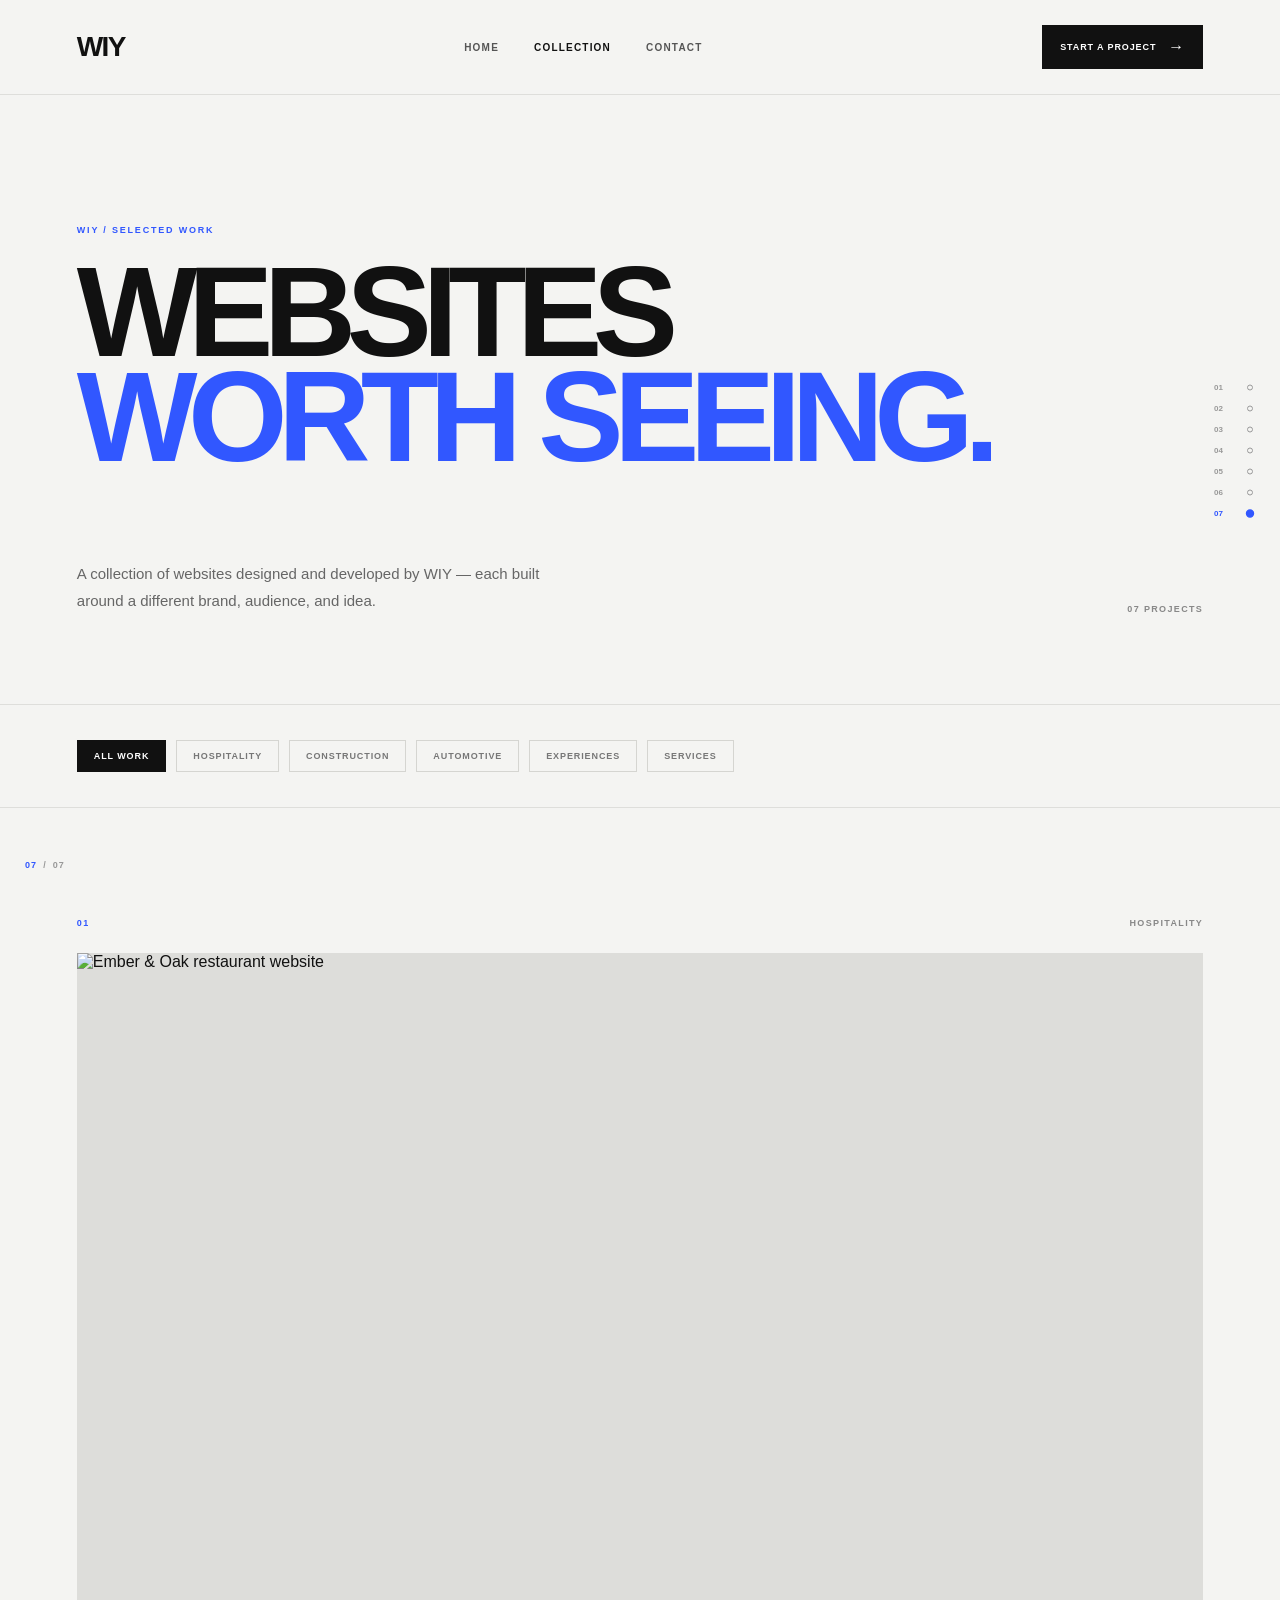
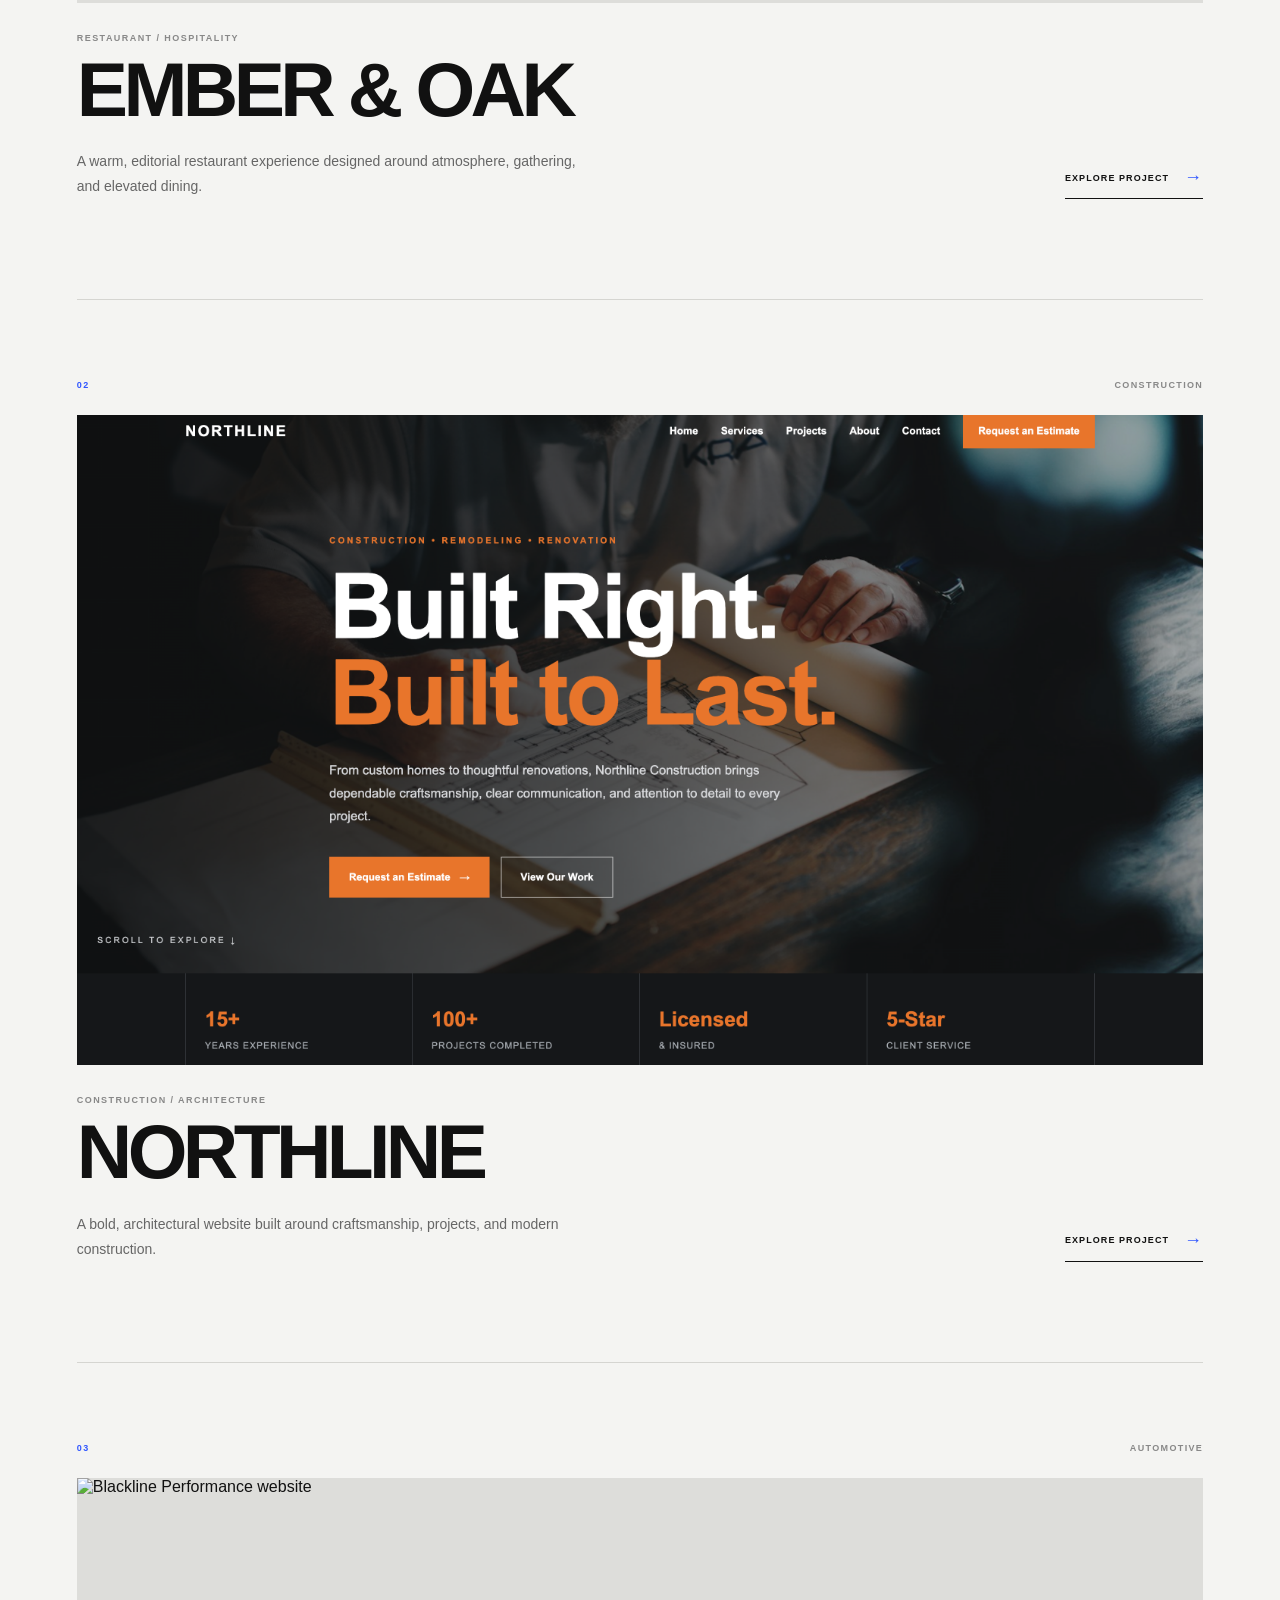
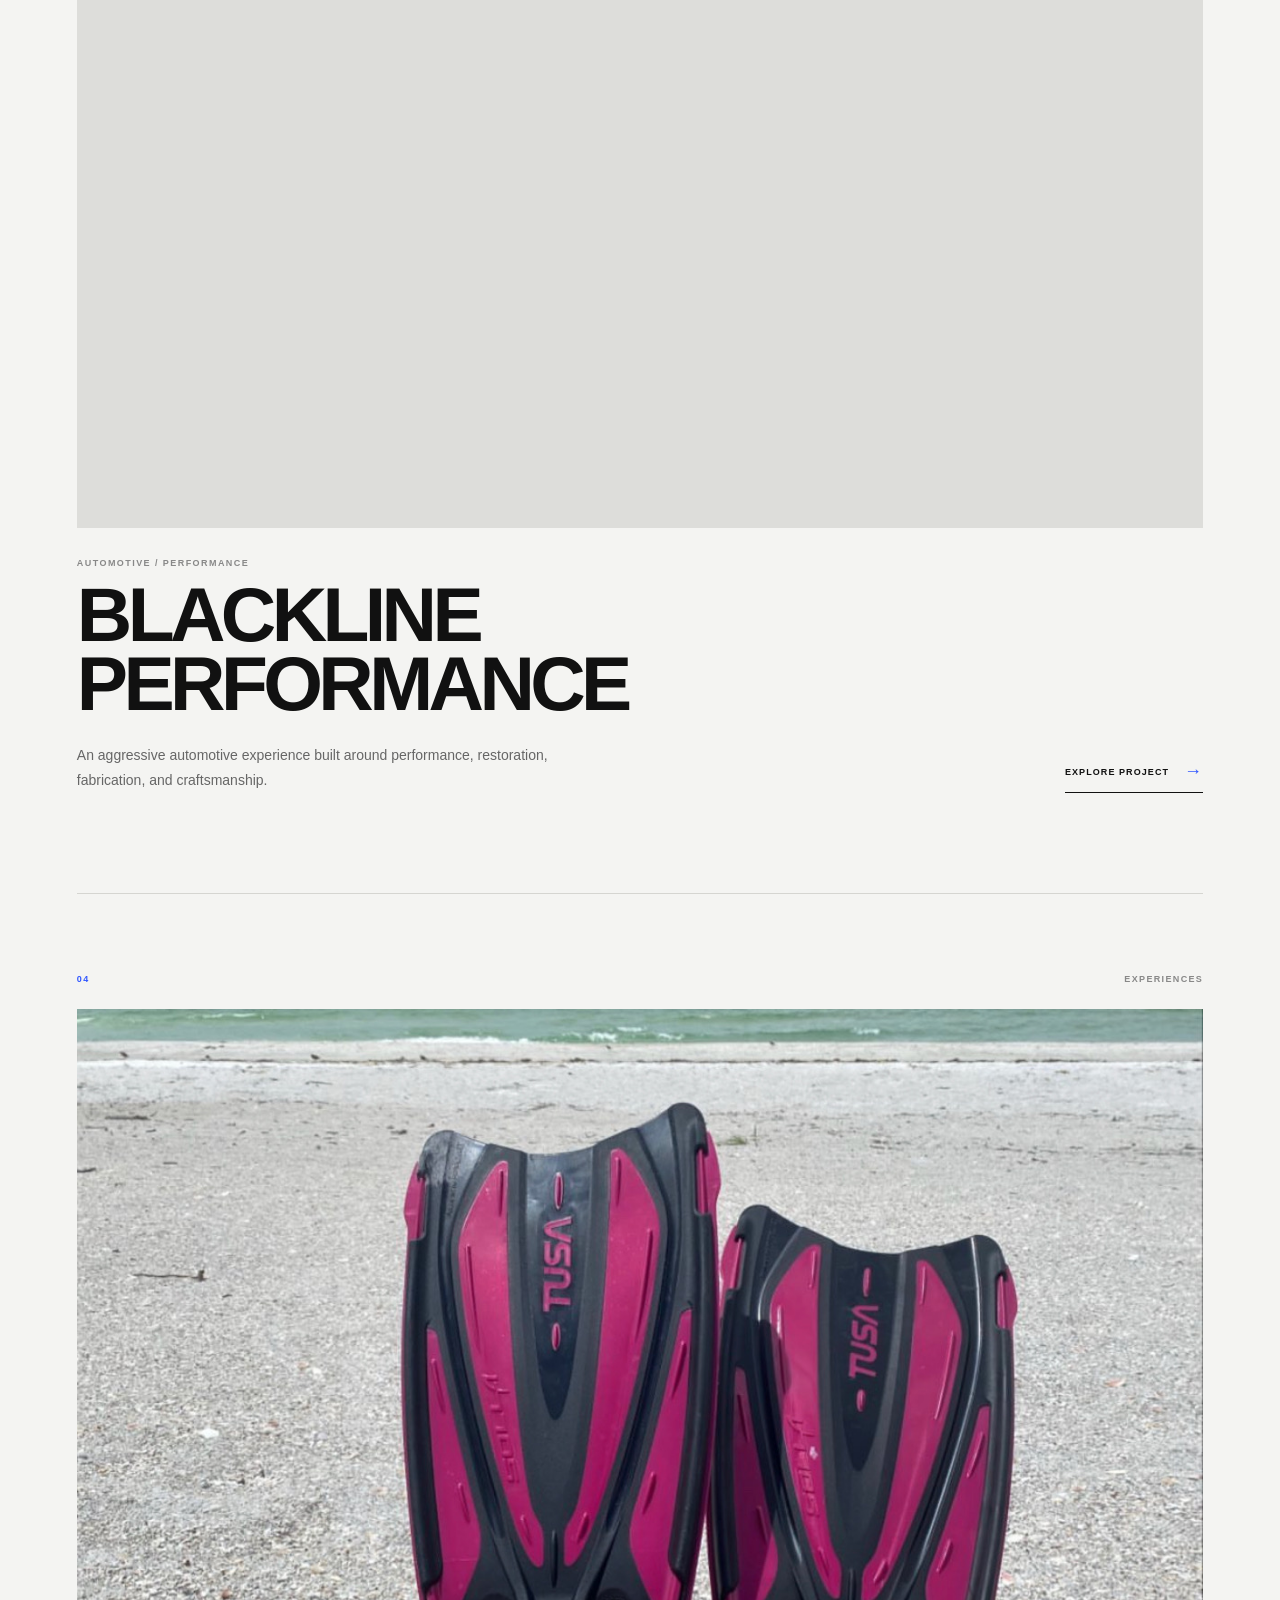
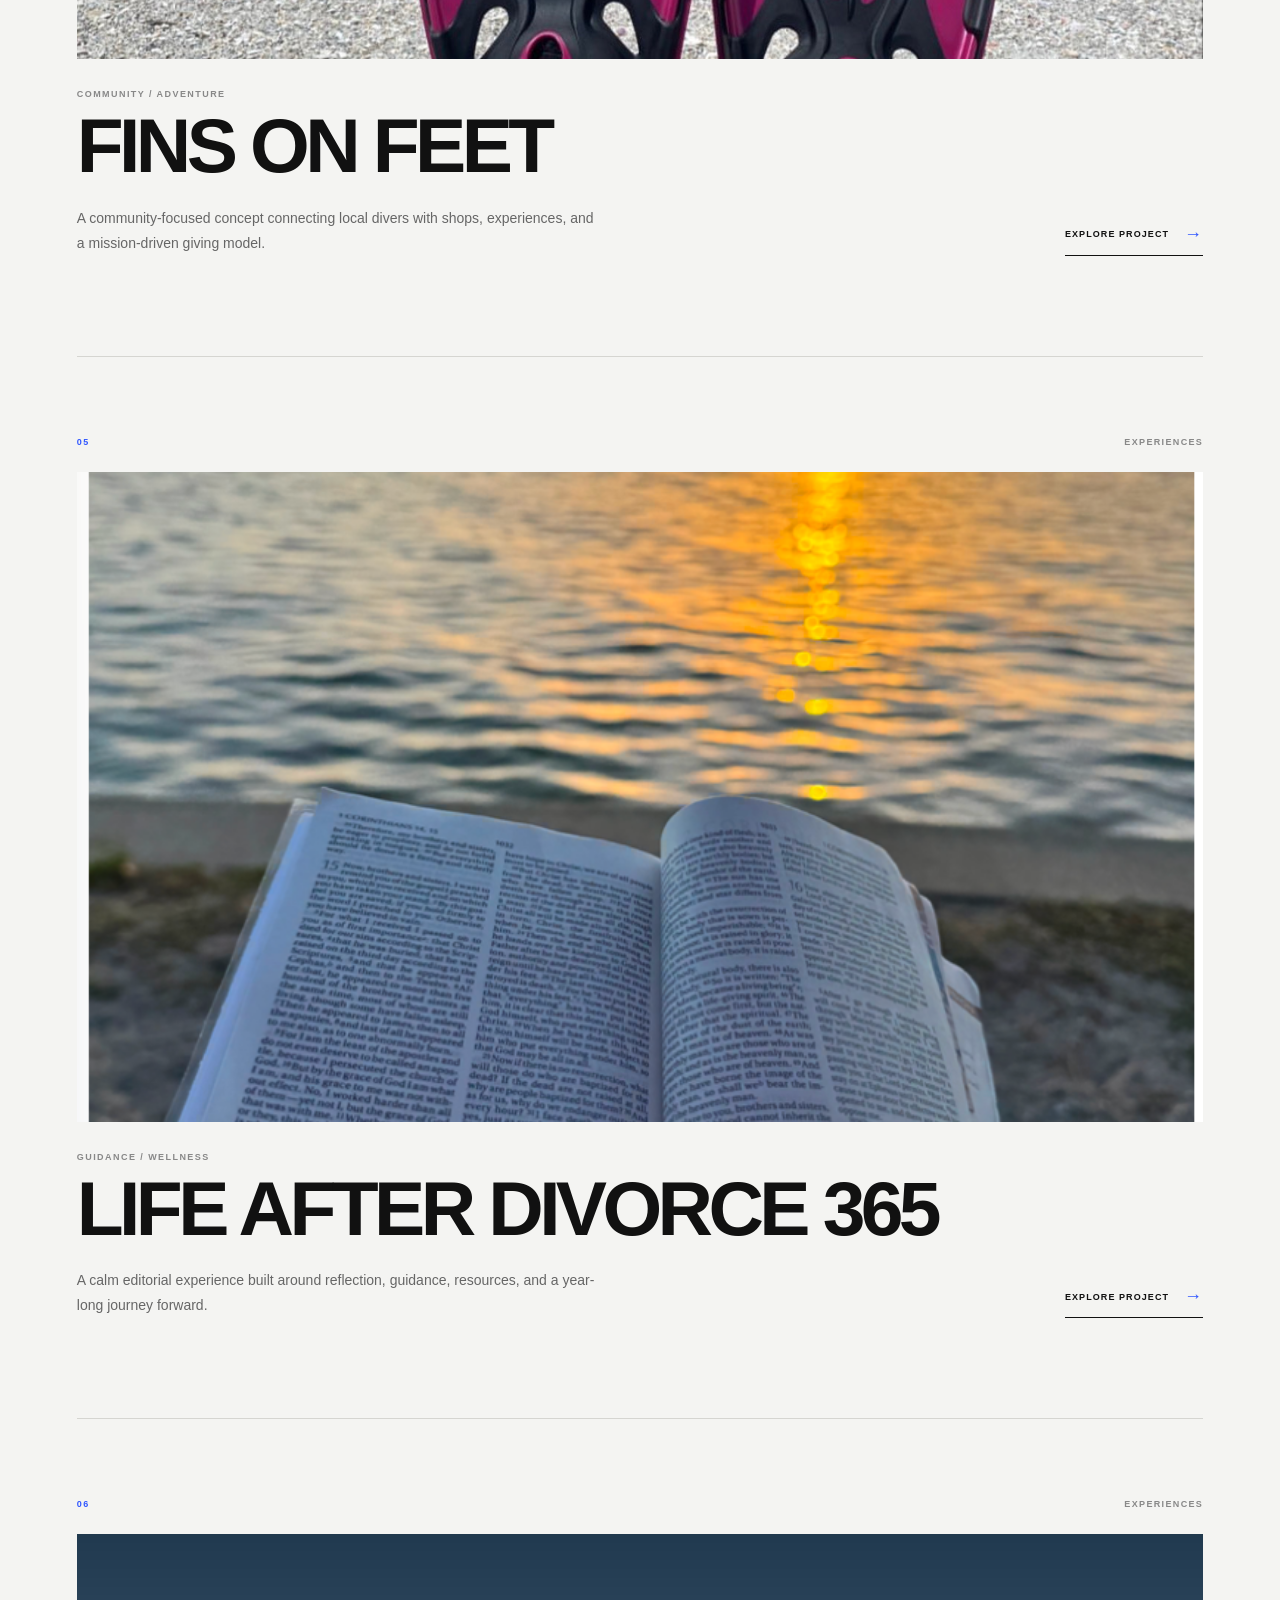
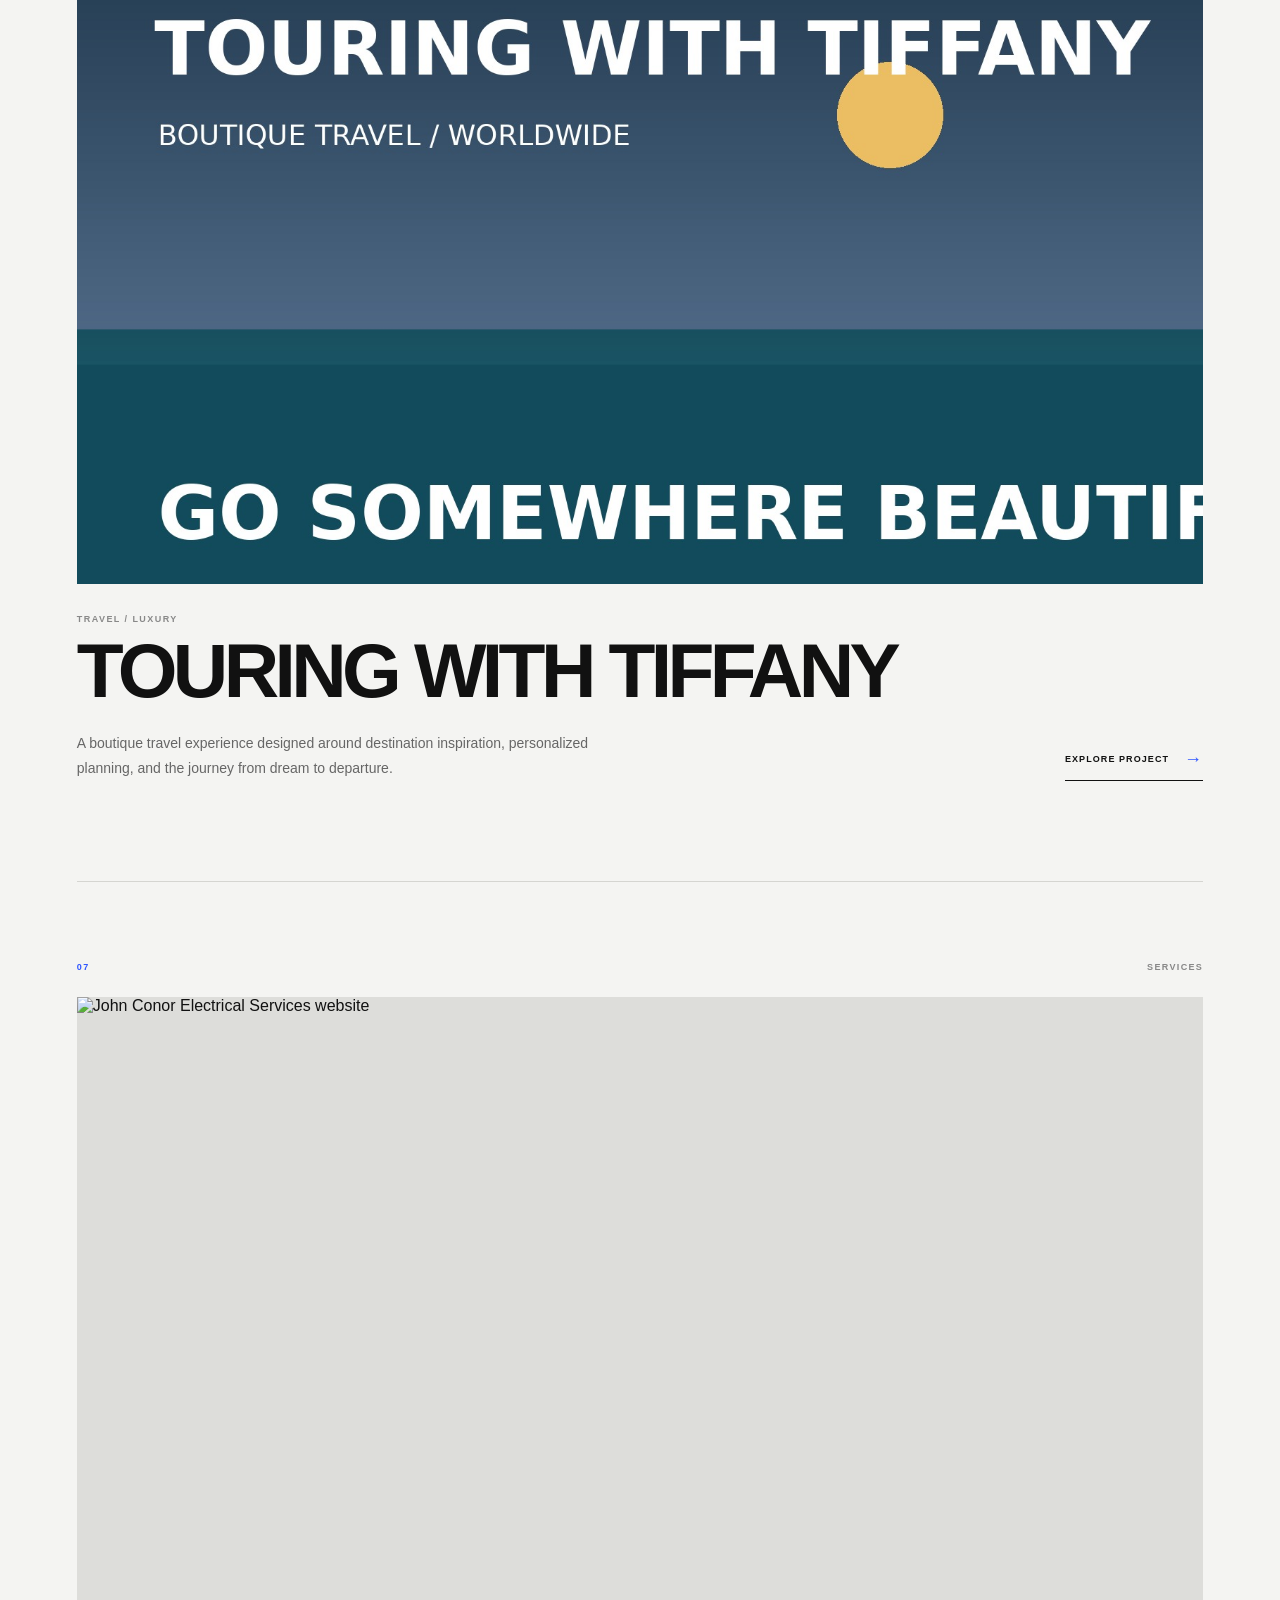
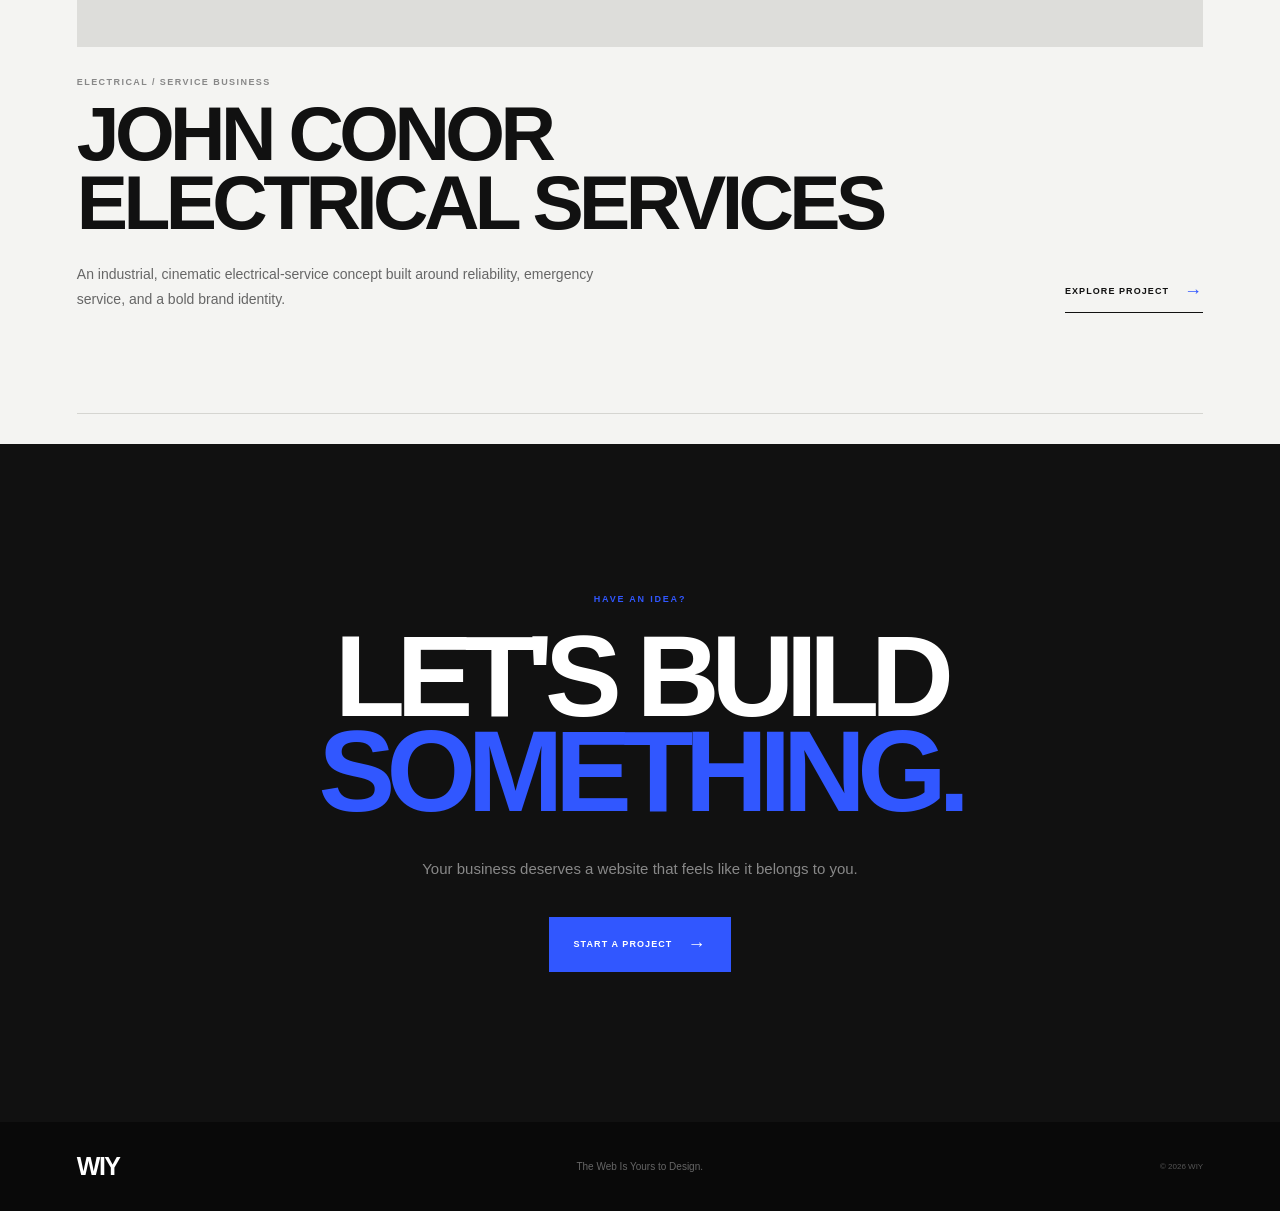
==== commit 20bb02f4: "Photos" ====
--- a/collection.html
+++ b/collection.html
@@ -491,15 +491,15 @@
                 <div class="collection-project__top"><span>04</span><span>EXPERIENCES</span></div>
                 <div class="collection-project__image">
                     <div class="collection-project__image-overlay"><span>VIEW PROJECT</span><span>→</span></div>
-                    <img src="asset/dive-local.jpg" alt="Dive Local website">
+                    <img src="asset/asset/fins.jpg" alt="Dive Local website">
                 </div>
                 <div class="collection-project__content">
                     <div>
                         <p class="collection-project__category">COMMUNITY / ADVENTURE</p>
-                        <h2>Dive Local</h2>
+                        <h2>Fins on Feet</h2>
                         <p>A community-focused concept connecting local divers with shops, experiences, and a mission-driven giving model.</p>
                     </div>
-                    <a href="dive-local/index.html" class="collection-project__link">Explore Project <span>→</span></a>
+                    <a href="https://66vmn7gwnf-star.github.io/FinsOnFeet/" class="collection-project__link">Explore Project <span>→</span></a>
                 </div>
             </article>
 
@@ -508,7 +508,7 @@
                 <div class="collection-project__top"><span>05</span><span>EXPERIENCES</span></div>
                 <div class="collection-project__image">
                     <div class="collection-project__image-overlay"><span>VIEW PROJECT</span><span>→</span></div>
-                    <img src="asset/life-after-divorce.png" alt="Life After Divorce 365 website">
+                    <img src="asset/asset/life.png" alt="Life After Divorce 365 website">
                 </div>
                 <div class="collection-project__content">
                     <div>
@@ -525,7 +525,7 @@
                 <div class="collection-project__top"><span>06</span><span>EXPERIENCES</span></div>
                 <div class="collection-project__image">
                     <div class="collection-project__image-overlay"><span>VIEW PROJECT</span><span>→</span></div>
-                    <img src="asset/touring-with-tiffany.jpg" alt="Touring with Tiffany website">
+                    <img src="asset/asset/touring.jpg" alt="Touring with Tiffany website">
                 </div>
                 <div class="collection-project__content">
                     <div>
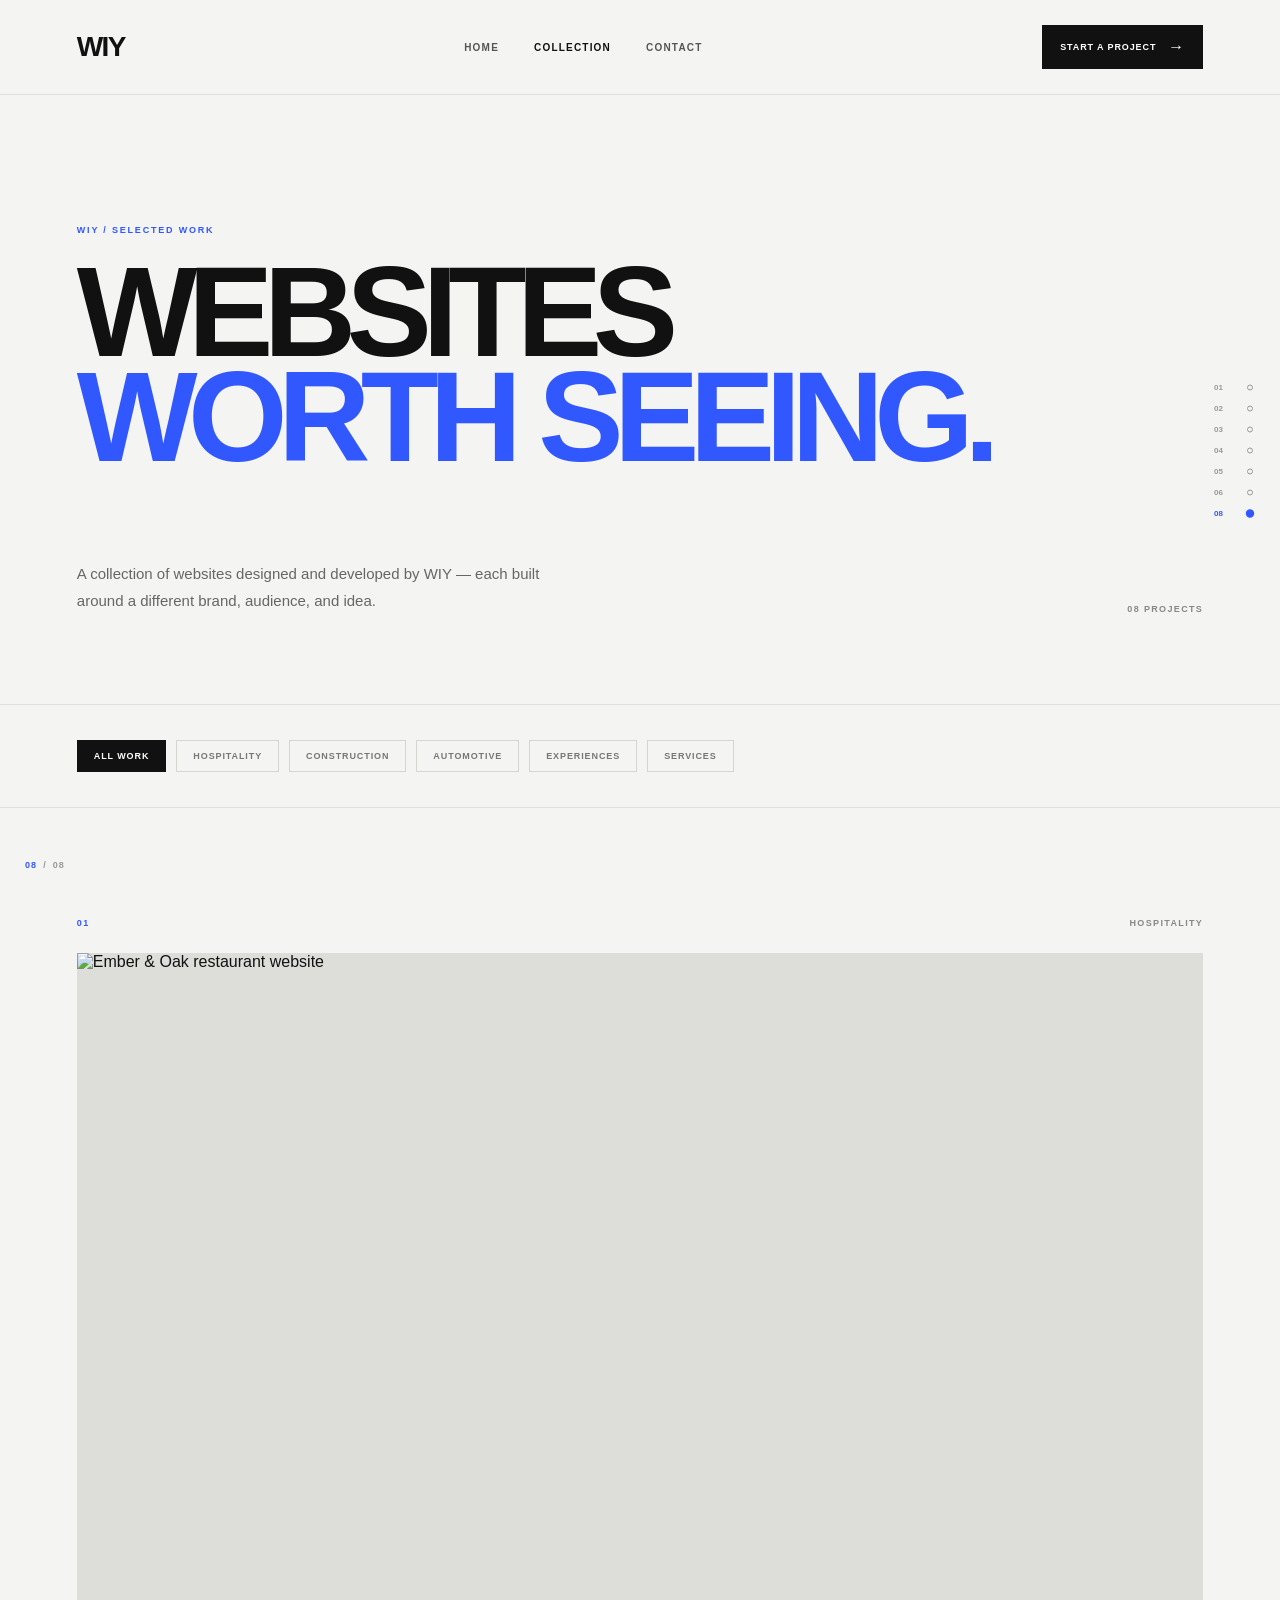
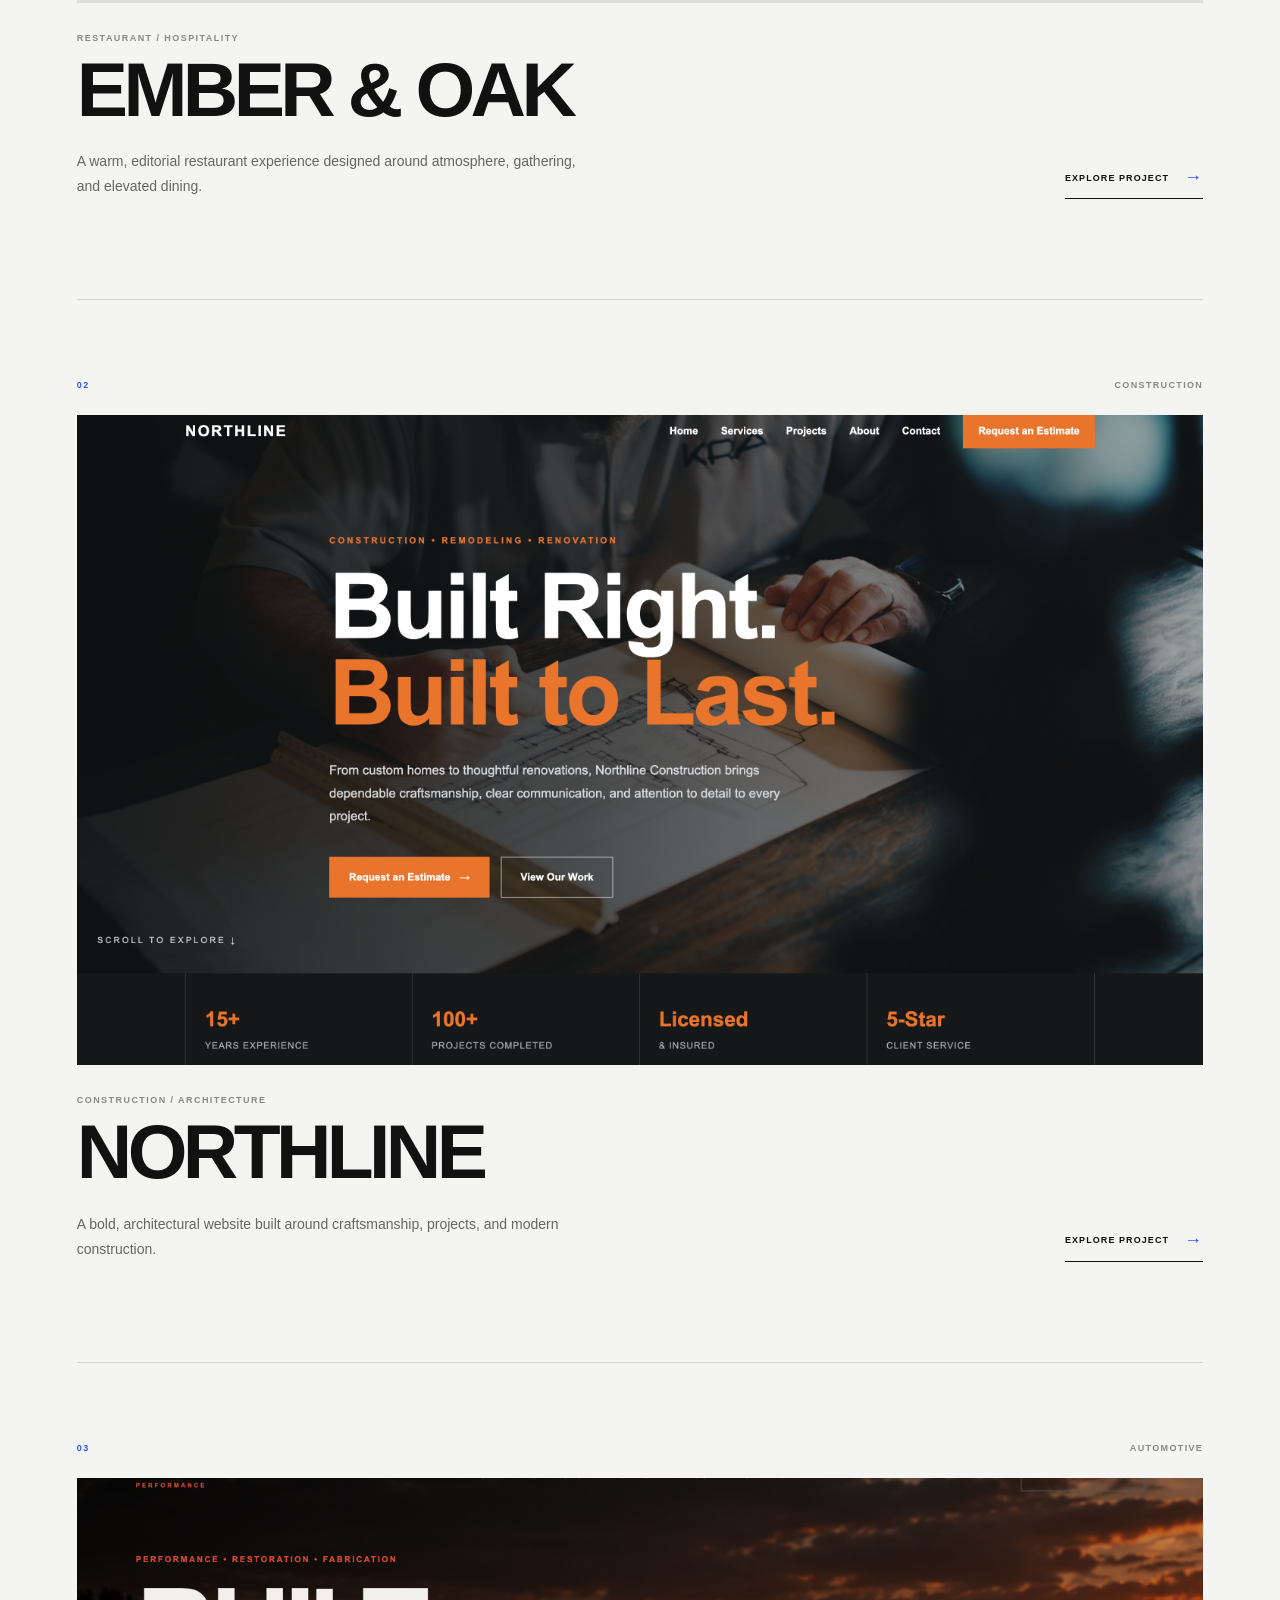
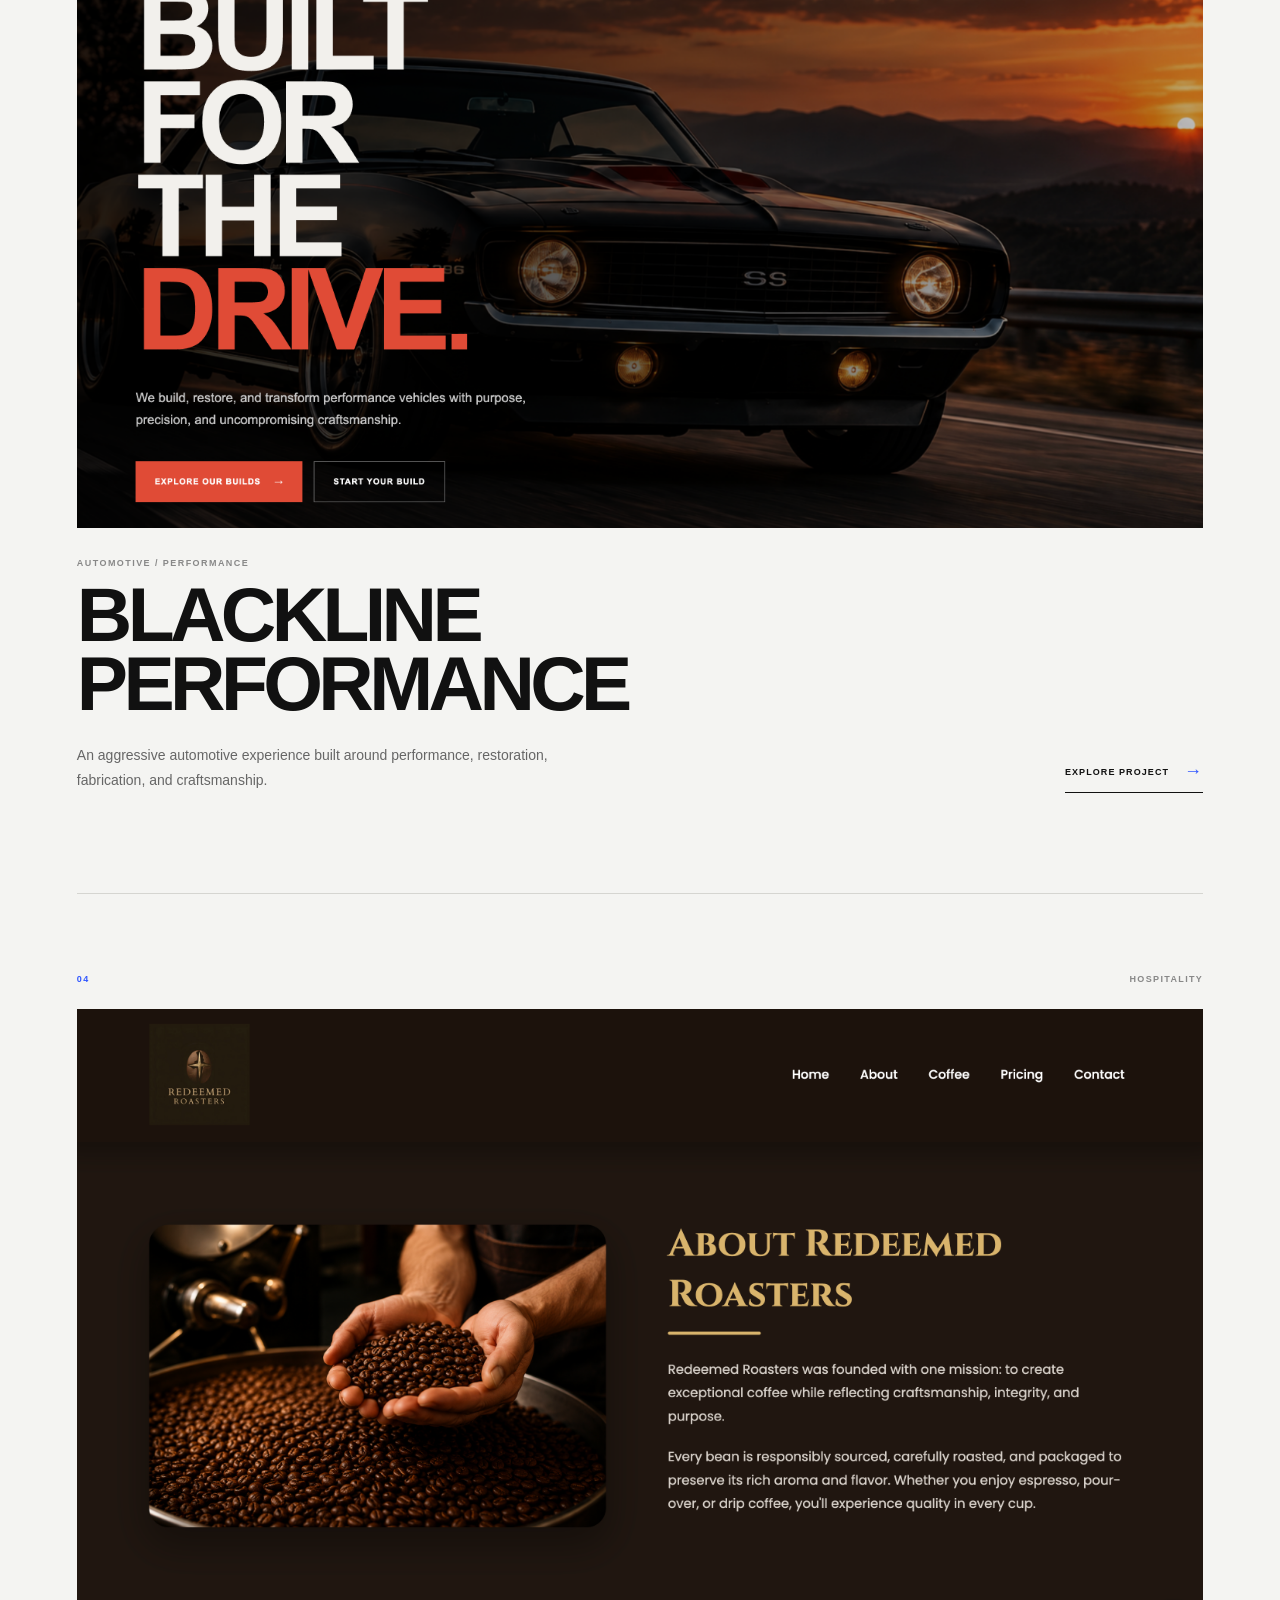
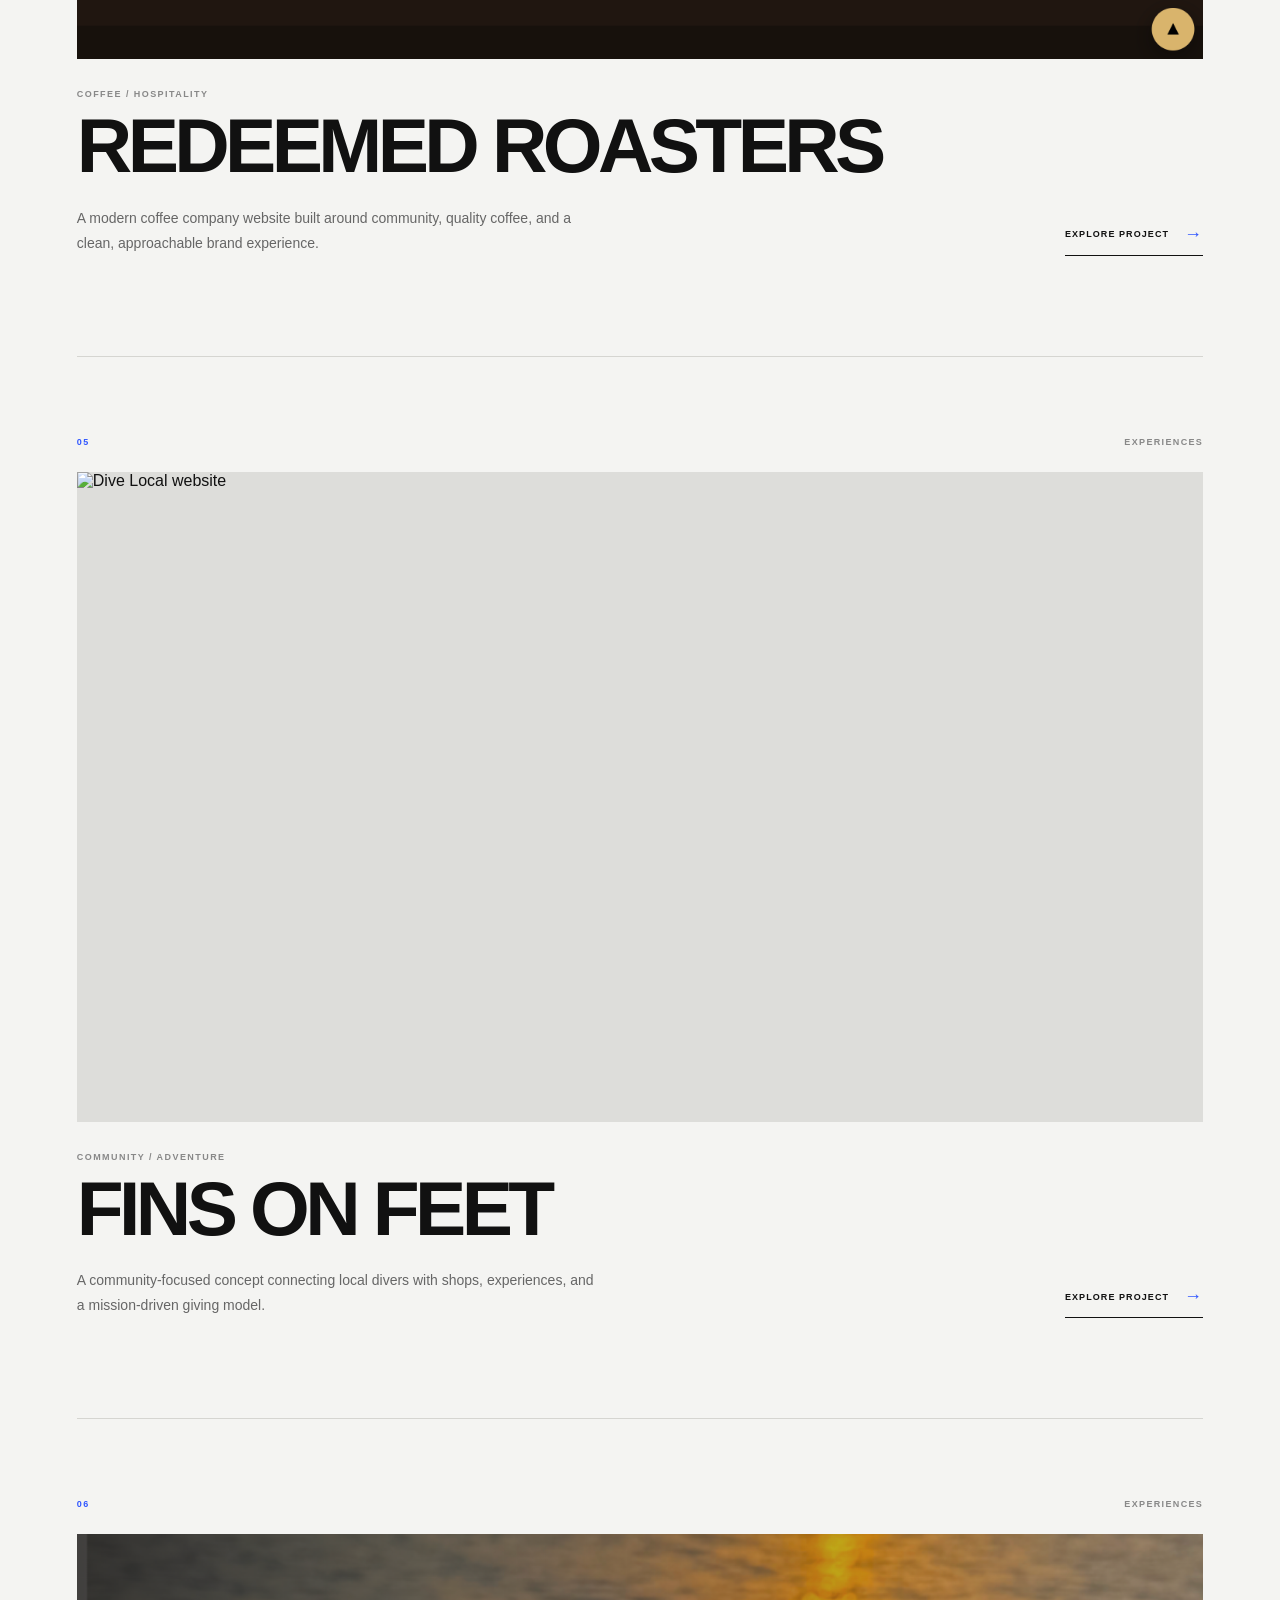
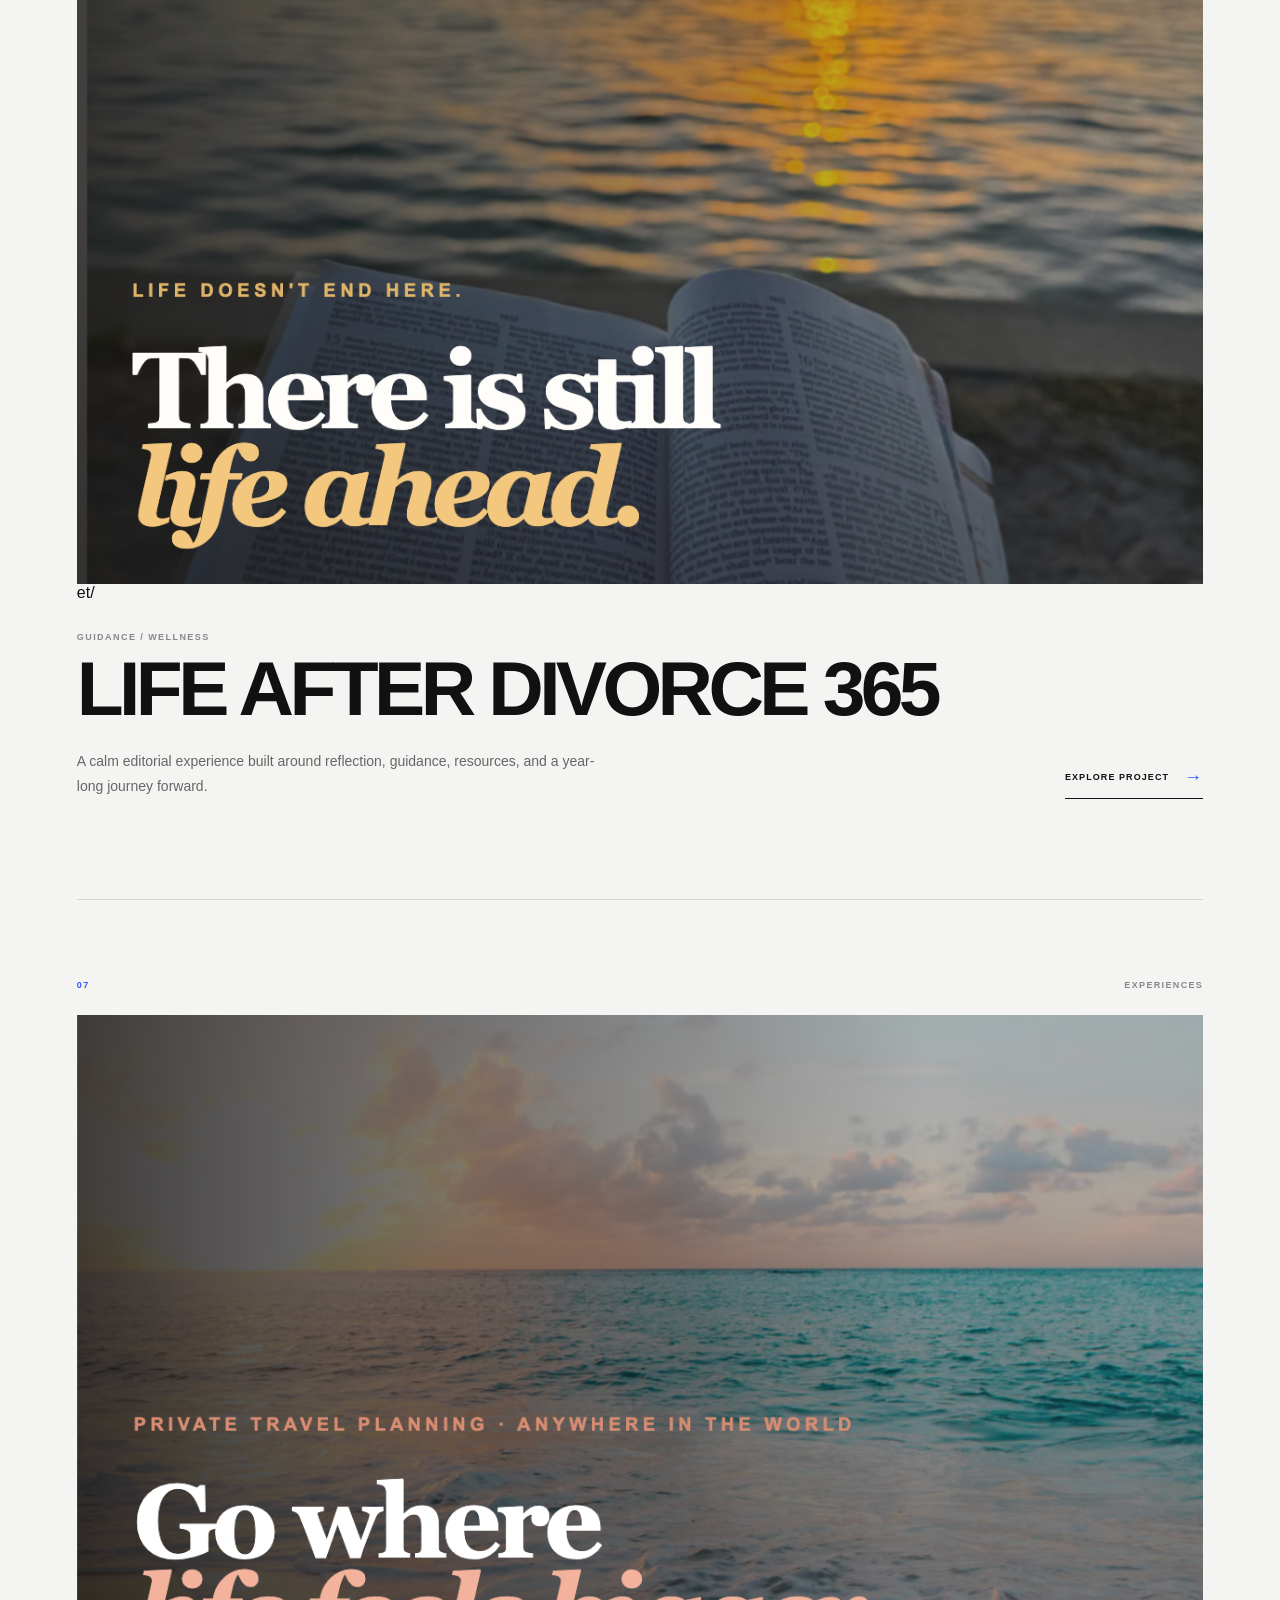
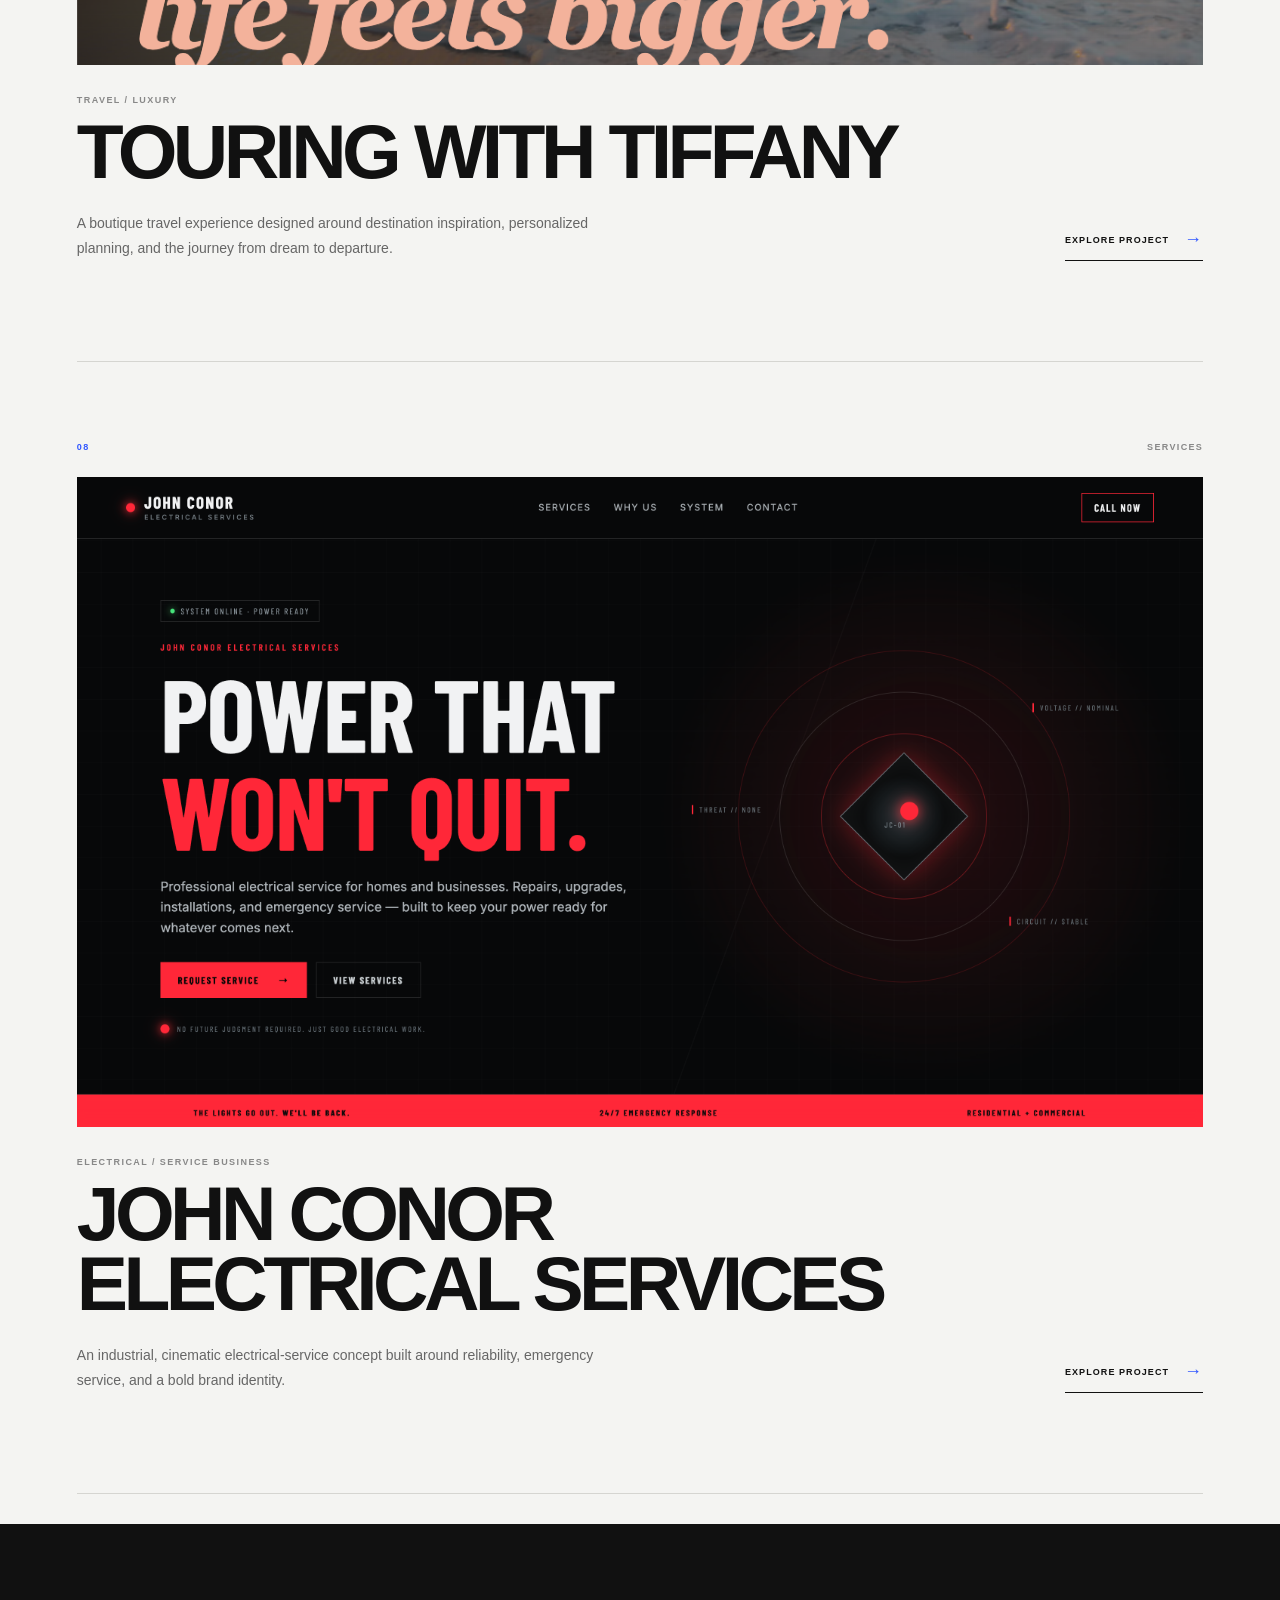
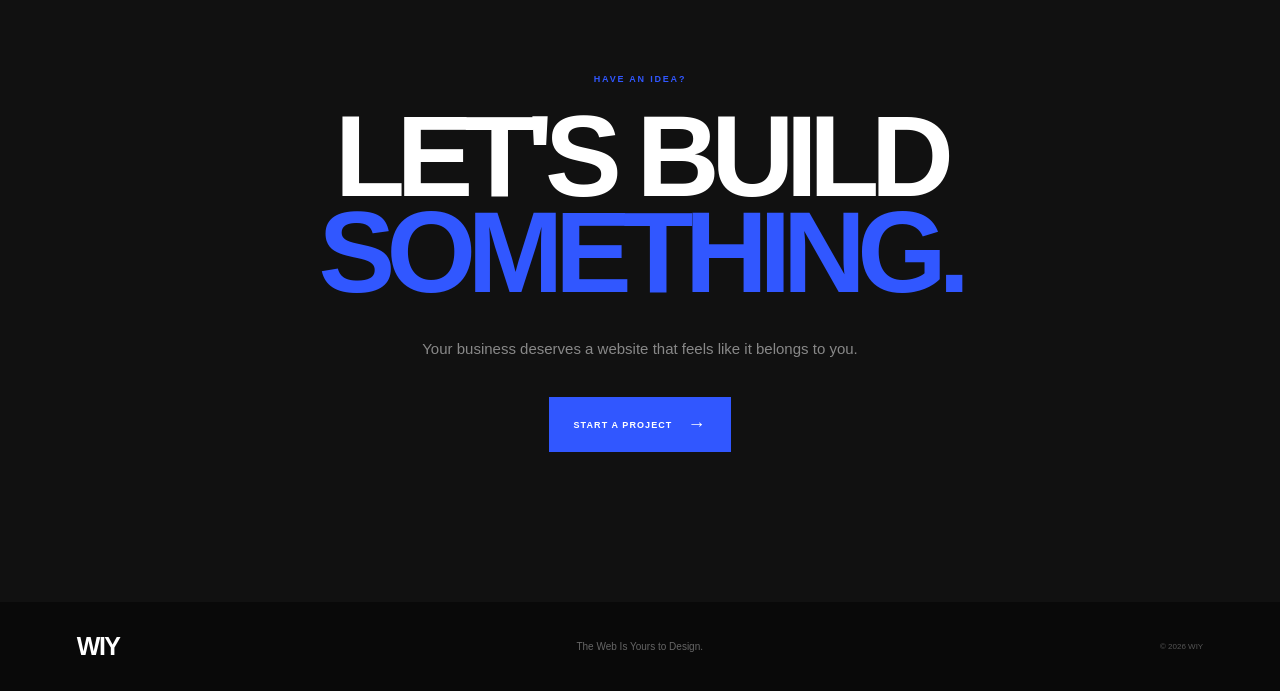
==== commit 57696eab: "Projects" ====
--- a/collection.html
+++ b/collection.html
@@ -132,7 +132,7 @@
     </a>
 
     <a href="#project-john-conor" class="collection-side-nav__item" data-project="project-john-conor">
-        <span>07</span><i></i><strong>John Conor</strong>
+        <span>08</span><i></i><strong>John Conor</strong>
     </a>
 
 </aside>
@@ -148,7 +148,7 @@
     </span>
 
     <span>
-        07
+        08
     </span>
 
 </div>
@@ -183,7 +183,7 @@
 
 
                 <span>
-                    07 PROJECTS
+                    08 PROJECTS
                 </span>
 
             </div>
@@ -445,7 +445,7 @@
 </div>
 
                     <img
-                        src="asset/blackline.jpg"
+                        src="asset/Blackline.png"
                         alt="Blackline Performance website">
 
                 </div>
@@ -473,7 +473,7 @@
 
 
                     <a
-                        href="blackline/index.html"
+                        href="https://66vmn7gwnf-star.github.io/Blackline-Performance/"
                         class="collection-project__link">
 
                         Explore Project
@@ -485,13 +485,88 @@
                 </div>
 
             </article>
+
+            <!-- PROJECT 04 -->
+<article
+    class="collection-project collection-project--reveal"
+    id="project-redeemed"
+    data-category="hospitality">
+
+    <div class="collection-project__top">
+
+        <span>
+            04
+        </span>
+
+        <span>
+            HOSPITALITY
+        </span>
+
+    </div>
+
+
+    <div class="collection-project__image">
+
+        <div class="collection-project__image-overlay">
+
+            <span>
+                VIEW PROJECT
+            </span>
+
+            <span>
+                →
+            </span>
+
+        </div>
+
+        <img
+            src="asset/Redeemed-Roasters.png"
+            alt="Redeemed Roasters website">
+
+    </div>
+
+
+    <div class="collection-project__content">
+
+        <div>
+
+            <p class="collection-project__category">
+                COFFEE / HOSPITALITY
+            </p>
+
+            <h2>
+                Redeemed Roasters
+            </h2>
+
+            <p>
+                A modern coffee company website built around
+                community, quality coffee, and a clean,
+                approachable brand experience.
+            </p>
+
+        </div>
+
+
+        <a
+            href="https://66vmn7gwnf-star.github.io/Redeemed-Roasters/"
+            class="collection-project__link">
+
+            Explore Project
+
+            <span>→</span>
+
+        </a>
+
+    </div>
+
+</article>
 
             <!-- PROJECT 04 -->
             <article class="collection-project collection-project--reveal" id="project-dive-local" data-category="experiences">
-                <div class="collection-project__top"><span>04</span><span>EXPERIENCES</span></div>
+                <div class="collection-project__top"><span>05</span><span>EXPERIENCES</span></div>
                 <div class="collection-project__image">
                     <div class="collection-project__image-overlay"><span>VIEW PROJECT</span><span>→</span></div>
-                    <img src="asset/asset/fins.jpg" alt="Dive Local website">
+                    <img src="asset/fins.png" alt="Dive Local website">
                 </div>
                 <div class="collection-project__content">
                     <div>
@@ -505,27 +580,27 @@
 
             <!-- PROJECT 05 -->
             <article class="collection-project collection-project--reveal" id="project-life-after-divorce" data-category="experiences">
-                <div class="collection-project__top"><span>05</span><span>EXPERIENCES</span></div>
+                <div class="collection-project__top"><span>06</span><span>EXPERIENCES</span></div>
                 <div class="collection-project__image">
                     <div class="collection-project__image-overlay"><span>VIEW PROJECT</span><span>→</span></div>
-                    <img src="asset/asset/life.png" alt="Life After Divorce 365 website">
-                </div>
+                    <img src="asset/life.png" alt="Life After Divorce 365 website">
+                </div>et/
                 <div class="collection-project__content">
                     <div>
                         <p class="collection-project__category">GUIDANCE / WELLNESS</p>
                         <h2>Life After Divorce 365</h2>
                         <p>A calm editorial experience built around reflection, guidance, resources, and a year-long journey forward.</p>
                     </div>
-                    <a href="life-after-divorce/index.html" class="collection-project__link">Explore Project <span>→</span></a>
+                    <a href="https://66vmn7gwnf-star.github.io/LifeAfterDivorce365/" class="collection-project__link">Explore Project <span>→</span></a>
                 </div>
             </article>
 
             <!-- PROJECT 06 -->
             <article class="collection-project collection-project--reveal" id="project-touring" data-category="experiences">
-                <div class="collection-project__top"><span>06</span><span>EXPERIENCES</span></div>
+                <div class="collection-project__top"><span>07</span><span>EXPERIENCES</span></div>
                 <div class="collection-project__image">
                     <div class="collection-project__image-overlay"><span>VIEW PROJECT</span><span>→</span></div>
-                    <img src="asset/asset/touring.jpg" alt="Touring with Tiffany website">
+                    <img src="asset/touring.png" alt="Touring with Tiffany website">
                 </div>
                 <div class="collection-project__content">
                     <div>
@@ -533,16 +608,16 @@
                         <h2>Touring with Tiffany</h2>
                         <p>A boutique travel experience designed around destination inspiration, personalized planning, and the journey from dream to departure.</p>
                     </div>
-                    <a href="touring-with-tiffany/index.html" class="collection-project__link">Explore Project <span>→</span></a>
+                    <a href="https://66vmn7gwnf-star.github.io/TouringWithTiffany/" class="collection-project__link">Explore Project <span>→</span></a>
                 </div>
             </article>
 
             <!-- PROJECT 07 -->
             <article class="collection-project collection-project--reveal" id="project-john-conor" data-category="services">
-                <div class="collection-project__top"><span>07</span><span>SERVICES</span></div>
+                <div class="collection-project__top"><span>08</span><span>SERVICES</span></div>
                 <div class="collection-project__image">
                     <div class="collection-project__image-overlay"><span>VIEW PROJECT</span><span>→</span></div>
-                    <img src="asset/john-conor.png" alt="John Conor Electrical Services website">
+                    <img src="asset/electrical.png" alt="John Conor Electrical Services website">
                 </div>
                 <div class="collection-project__content">
                     <div>
@@ -550,7 +625,7 @@
                         <h2>John Conor Electrical Services</h2>
                         <p>An industrial, cinematic electrical-service concept built around reliability, emergency service, and a bold brand identity.</p>
                     </div>
-                    <a href="john-conor/index.html" class="collection-project__link">Explore Project <span>→</span></a>
+                    <a href="https://66vmn7gwnf-star.github.io/JohnConor-ElectricalServices/" class="collection-project__link">Explore Project <span>→</span></a>
                 </div>
             </article>
 
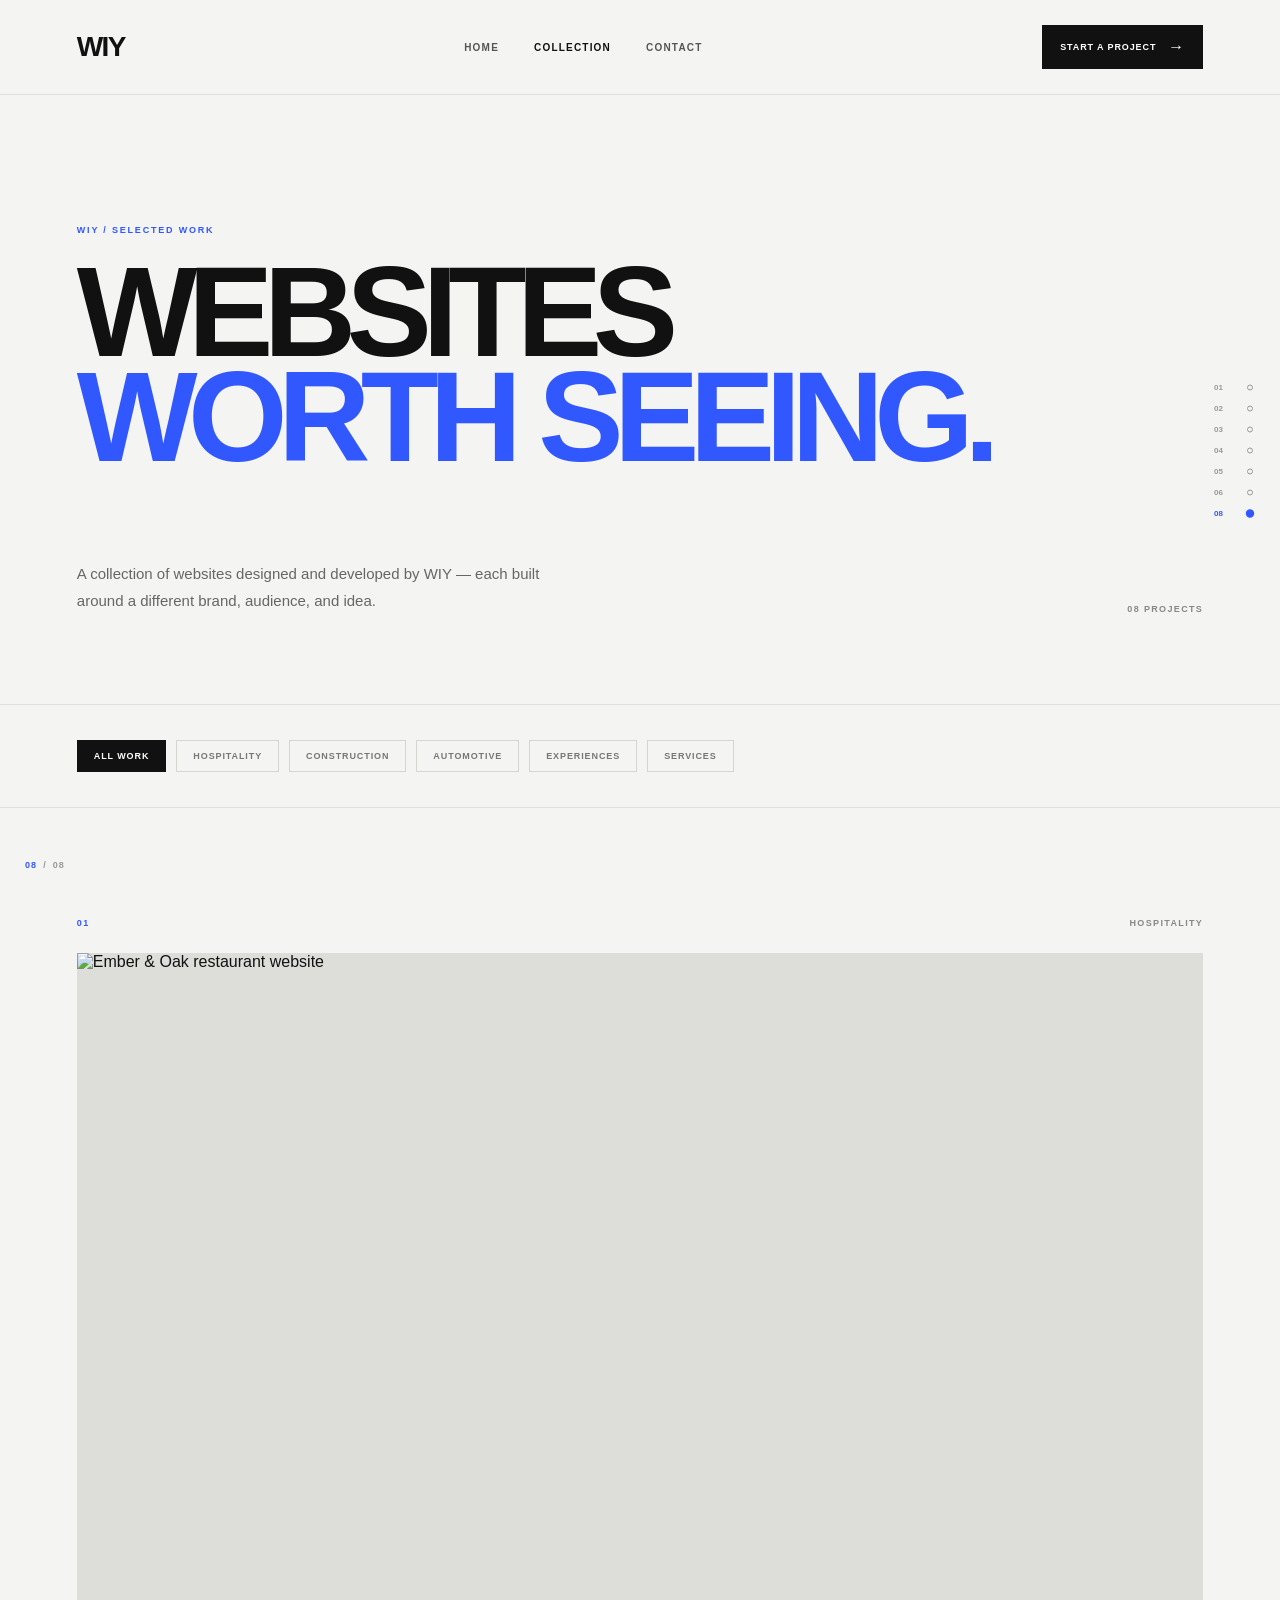
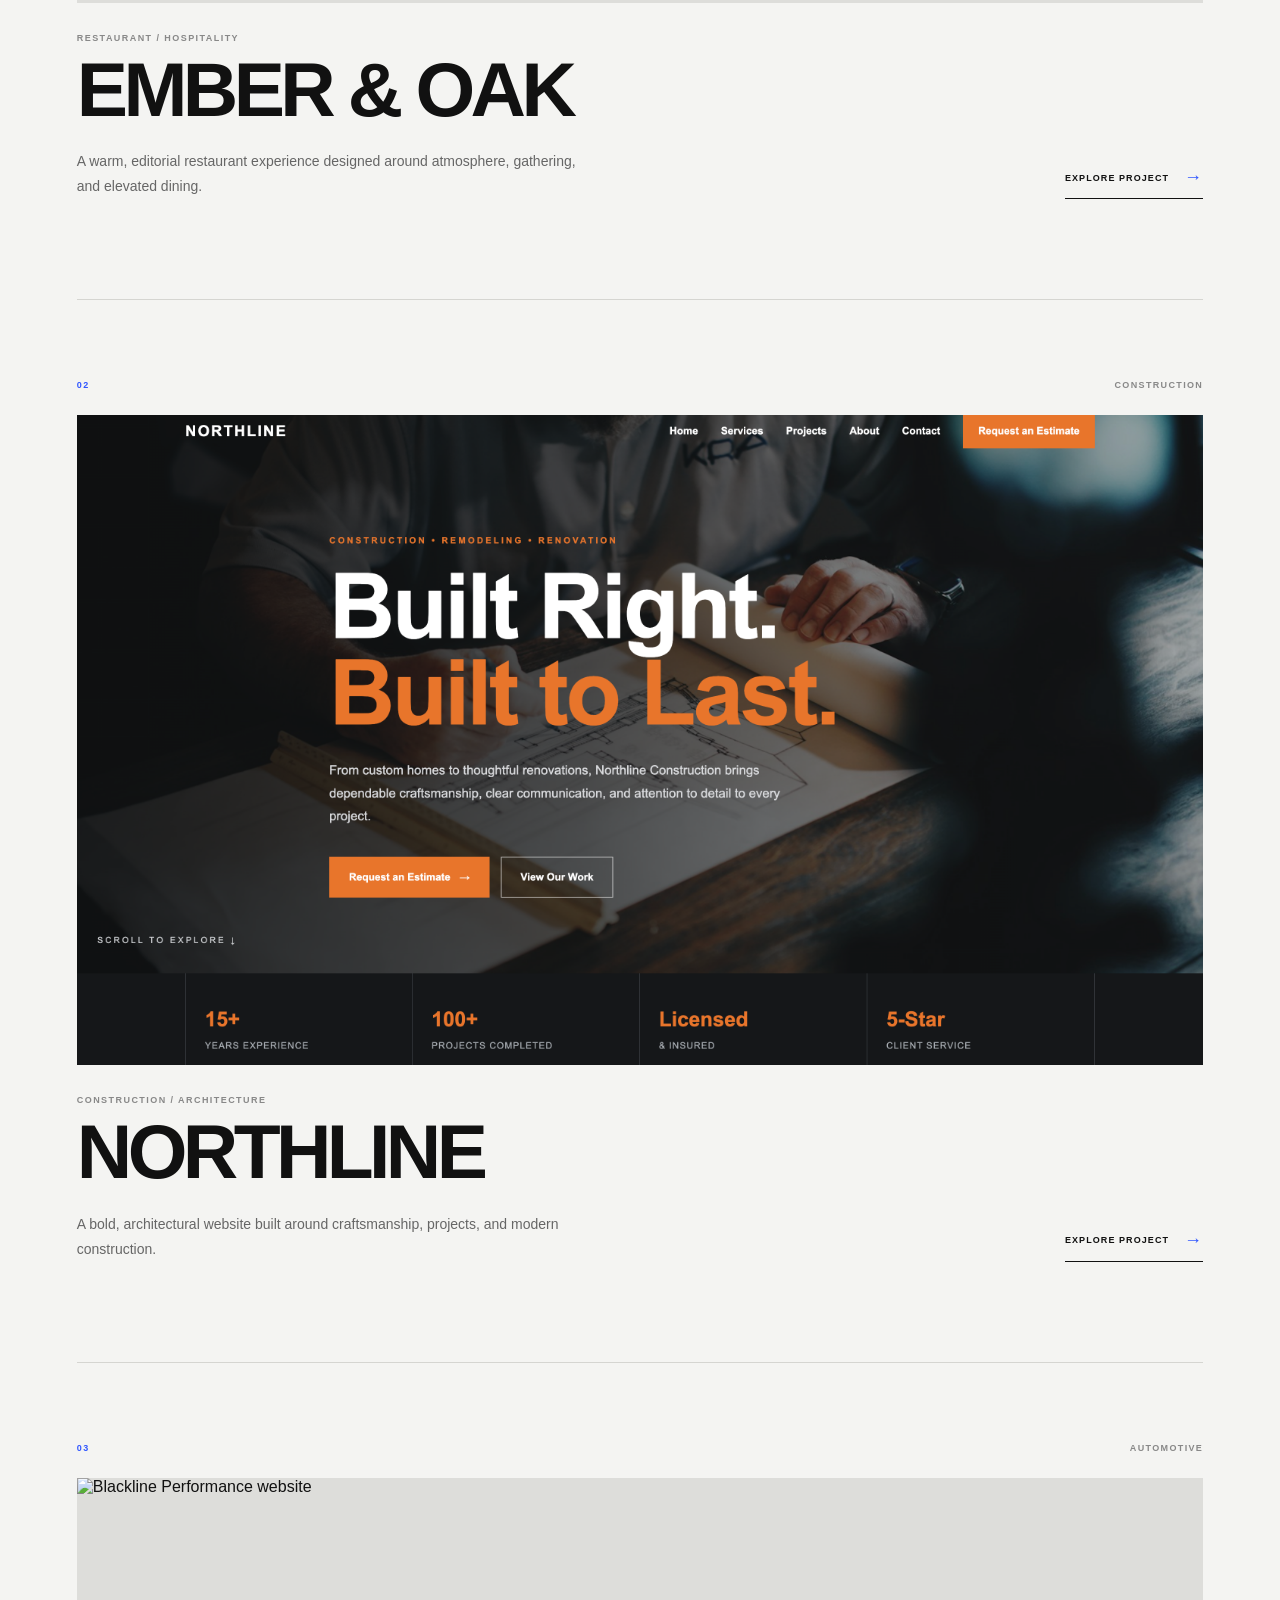
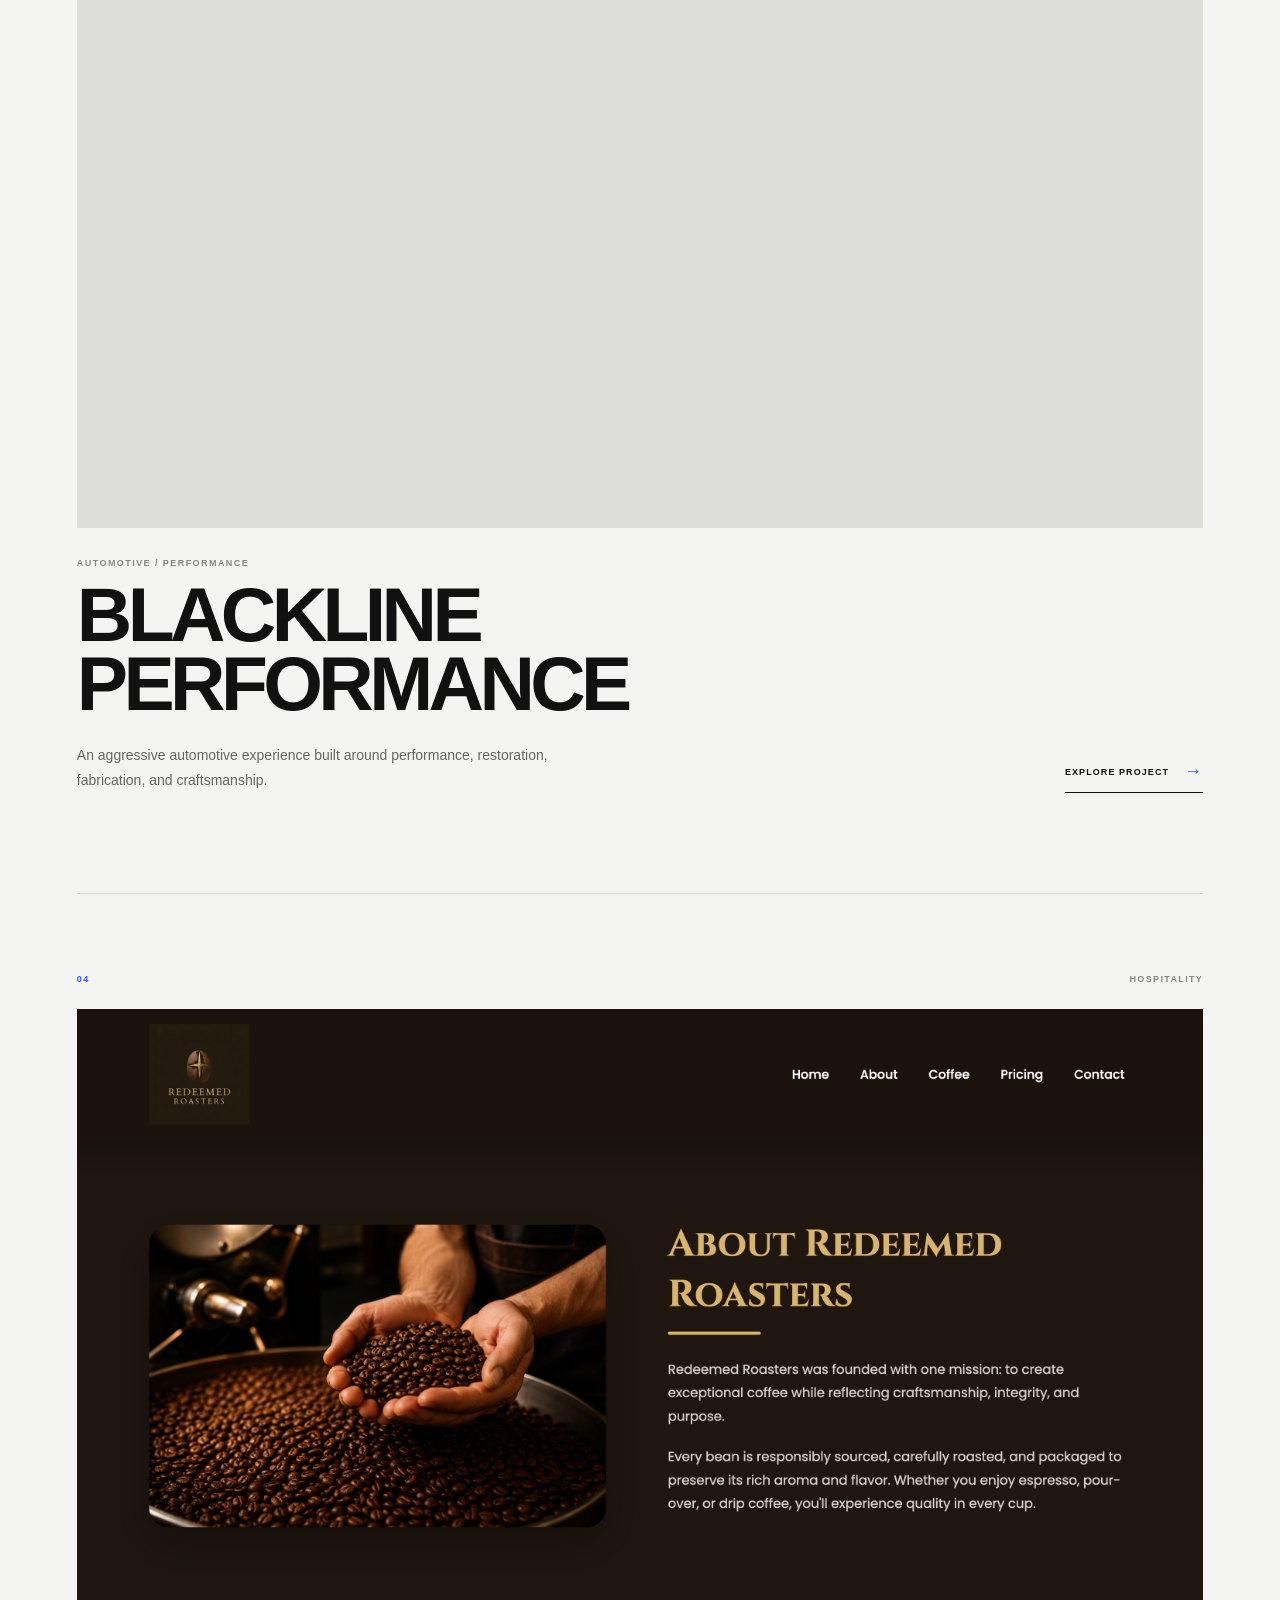
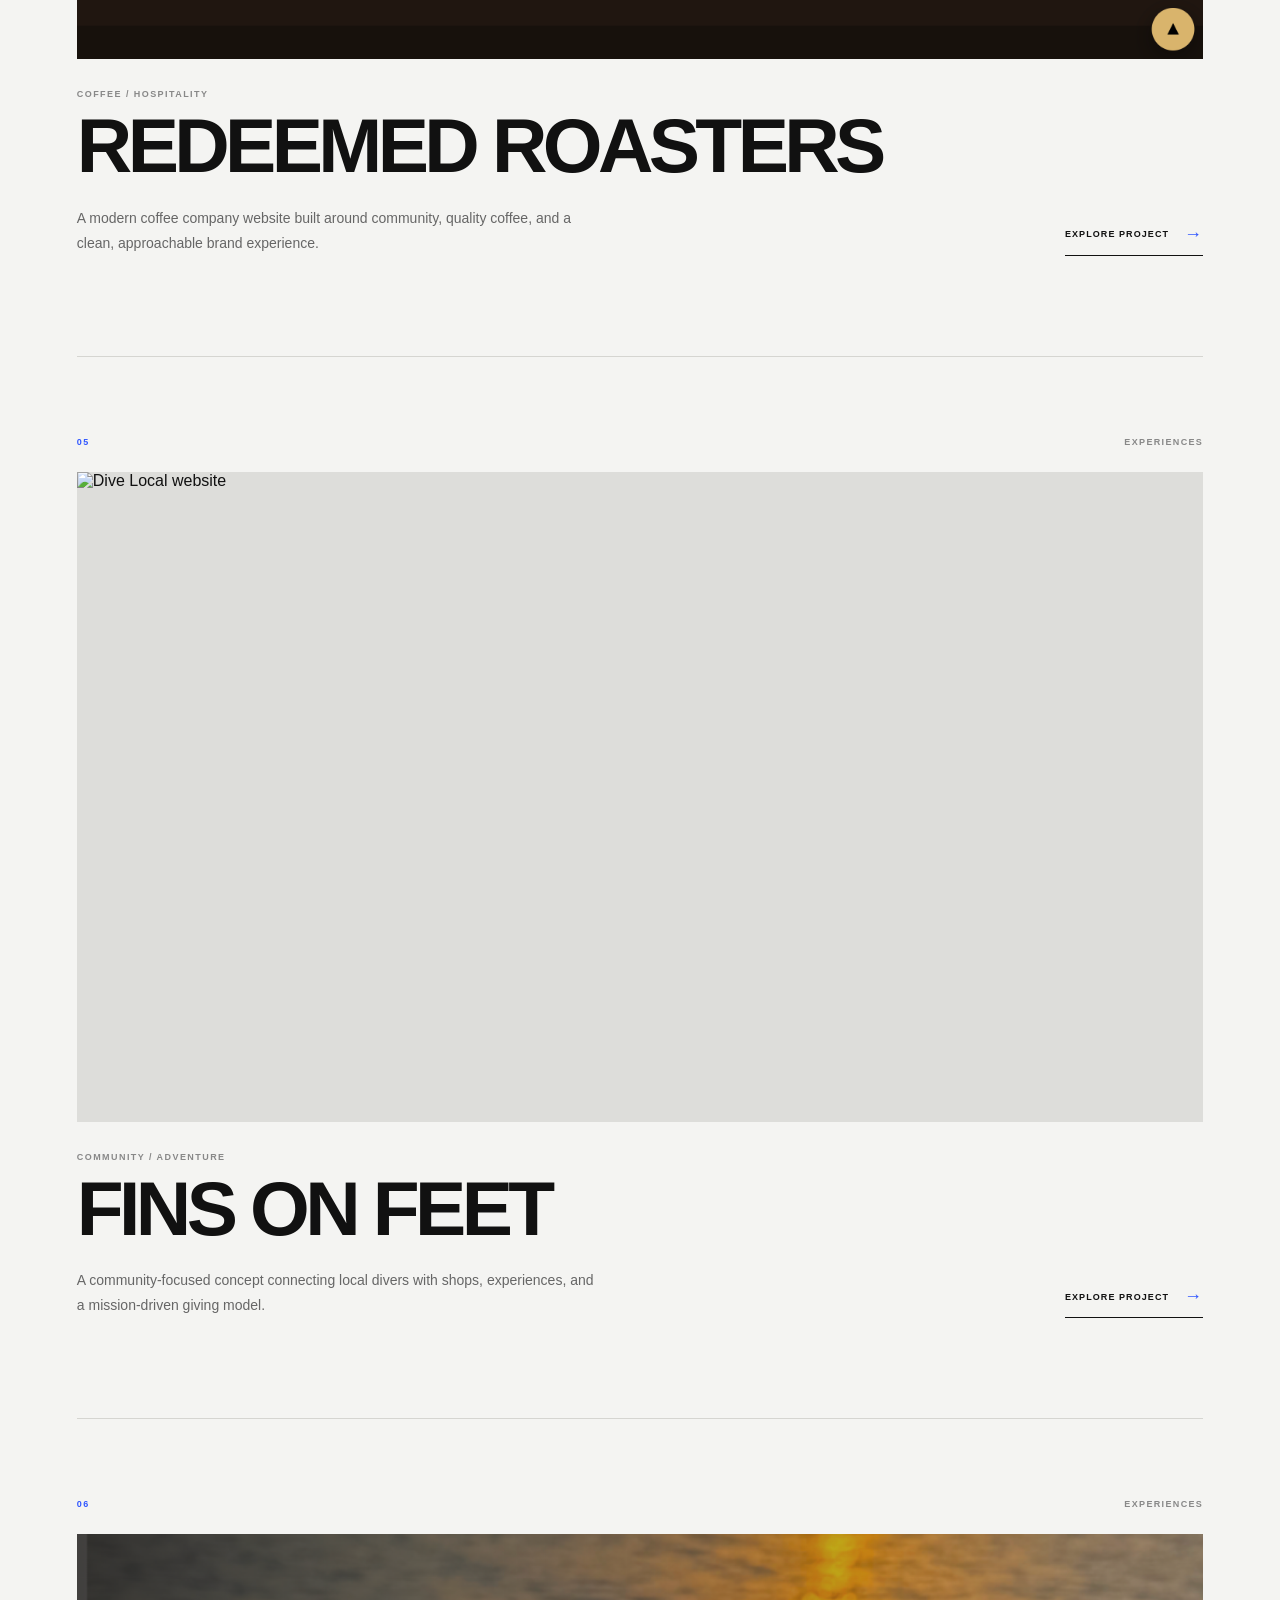
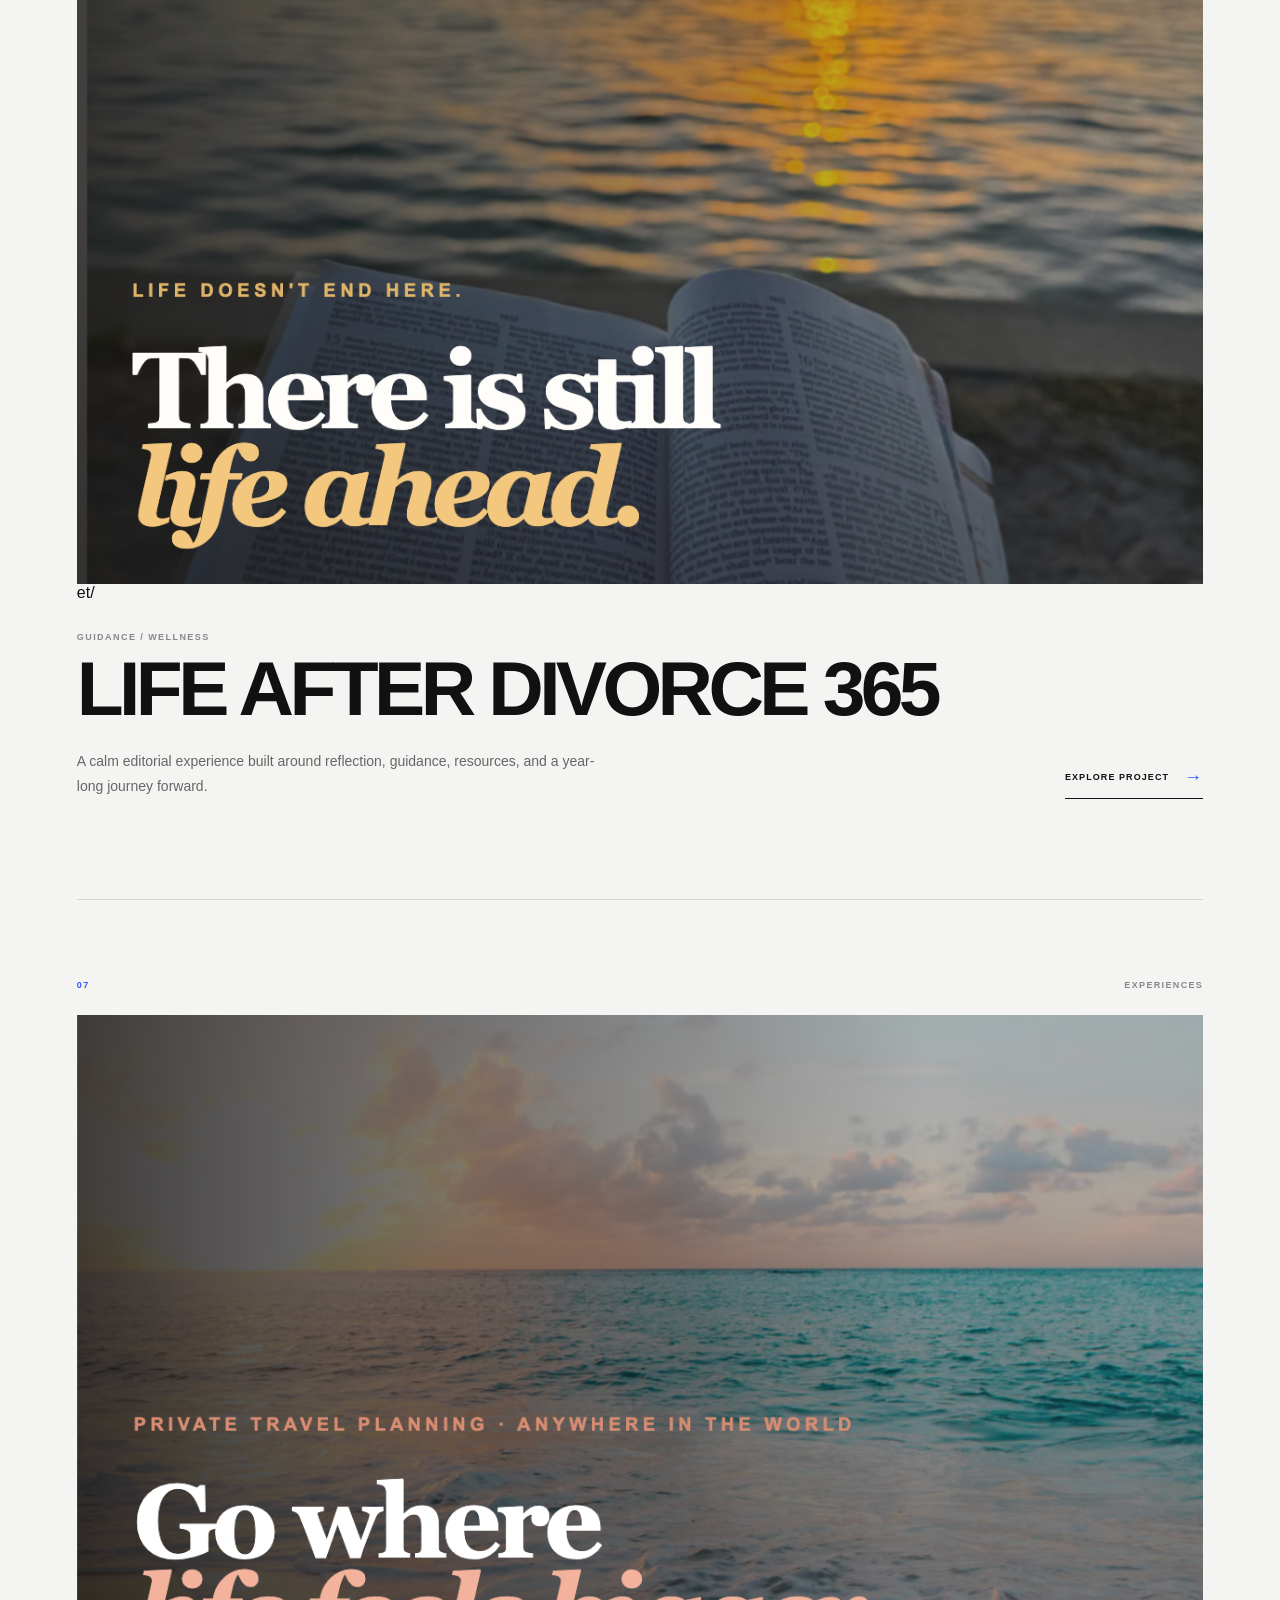
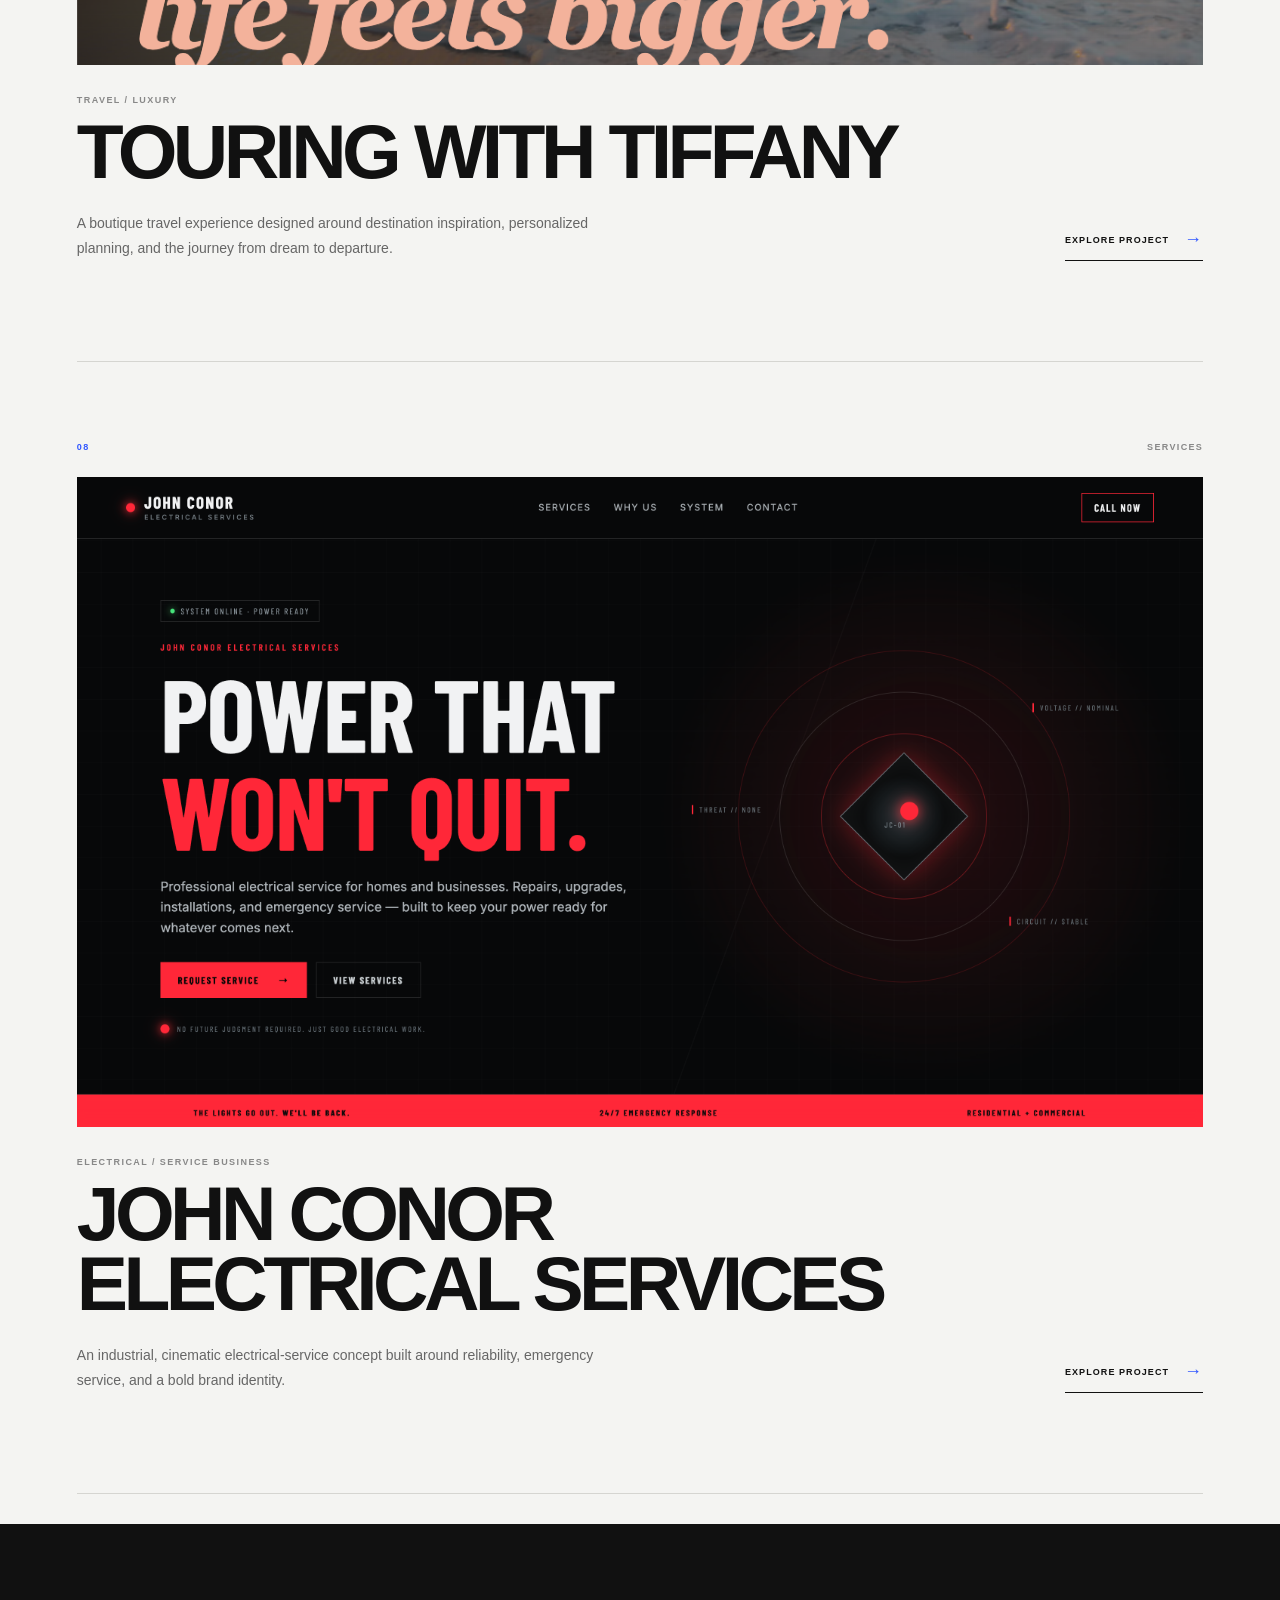
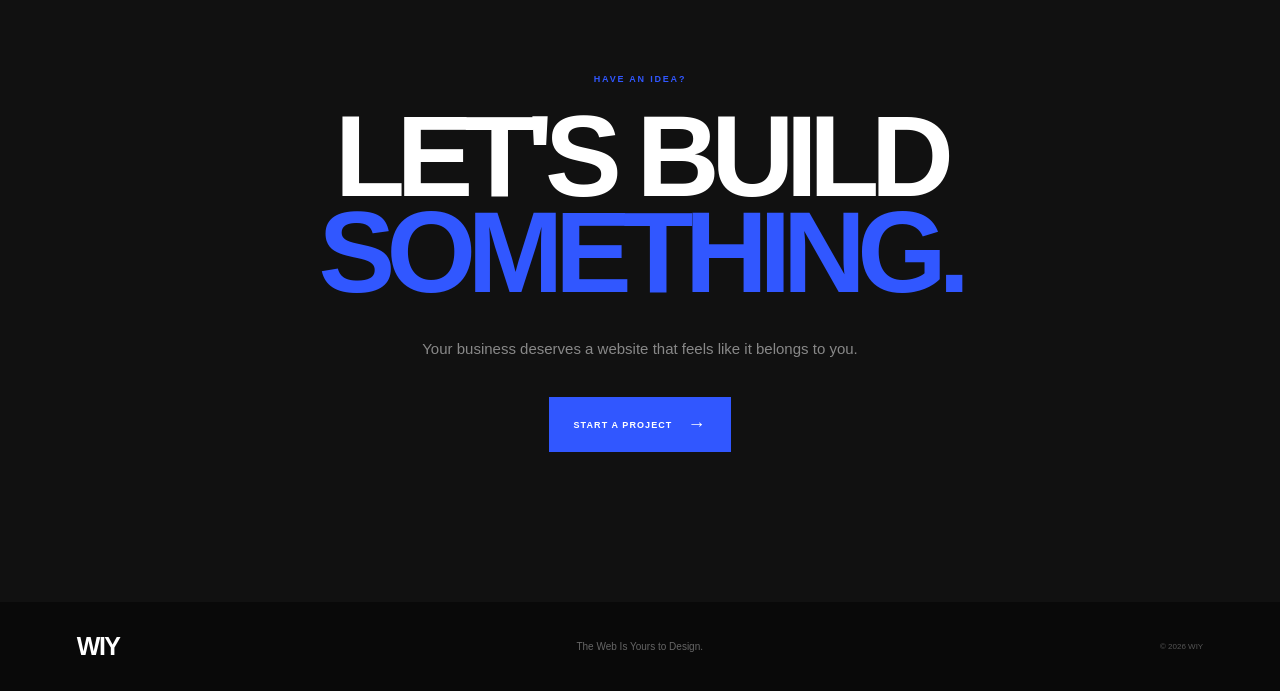
==== commit 94929386: "Images" ====
--- a/collection.html
+++ b/collection.html
@@ -445,7 +445,7 @@
 </div>
 
                     <img
-                        src="asset/Blackline.png"
+                        src="asset/blackline.png"
                         alt="Blackline Performance website">
 
                 </div>
@@ -548,7 +548,7 @@
 
 
         <a
-            href="https://66vmn7gwnf-star.github.io/Redeemed-Roasters/"
+            href="https://66vmn7gwnf-star.github.io/redeemed-roasters/"
             class="collection-project__link">
 
             Explore Project
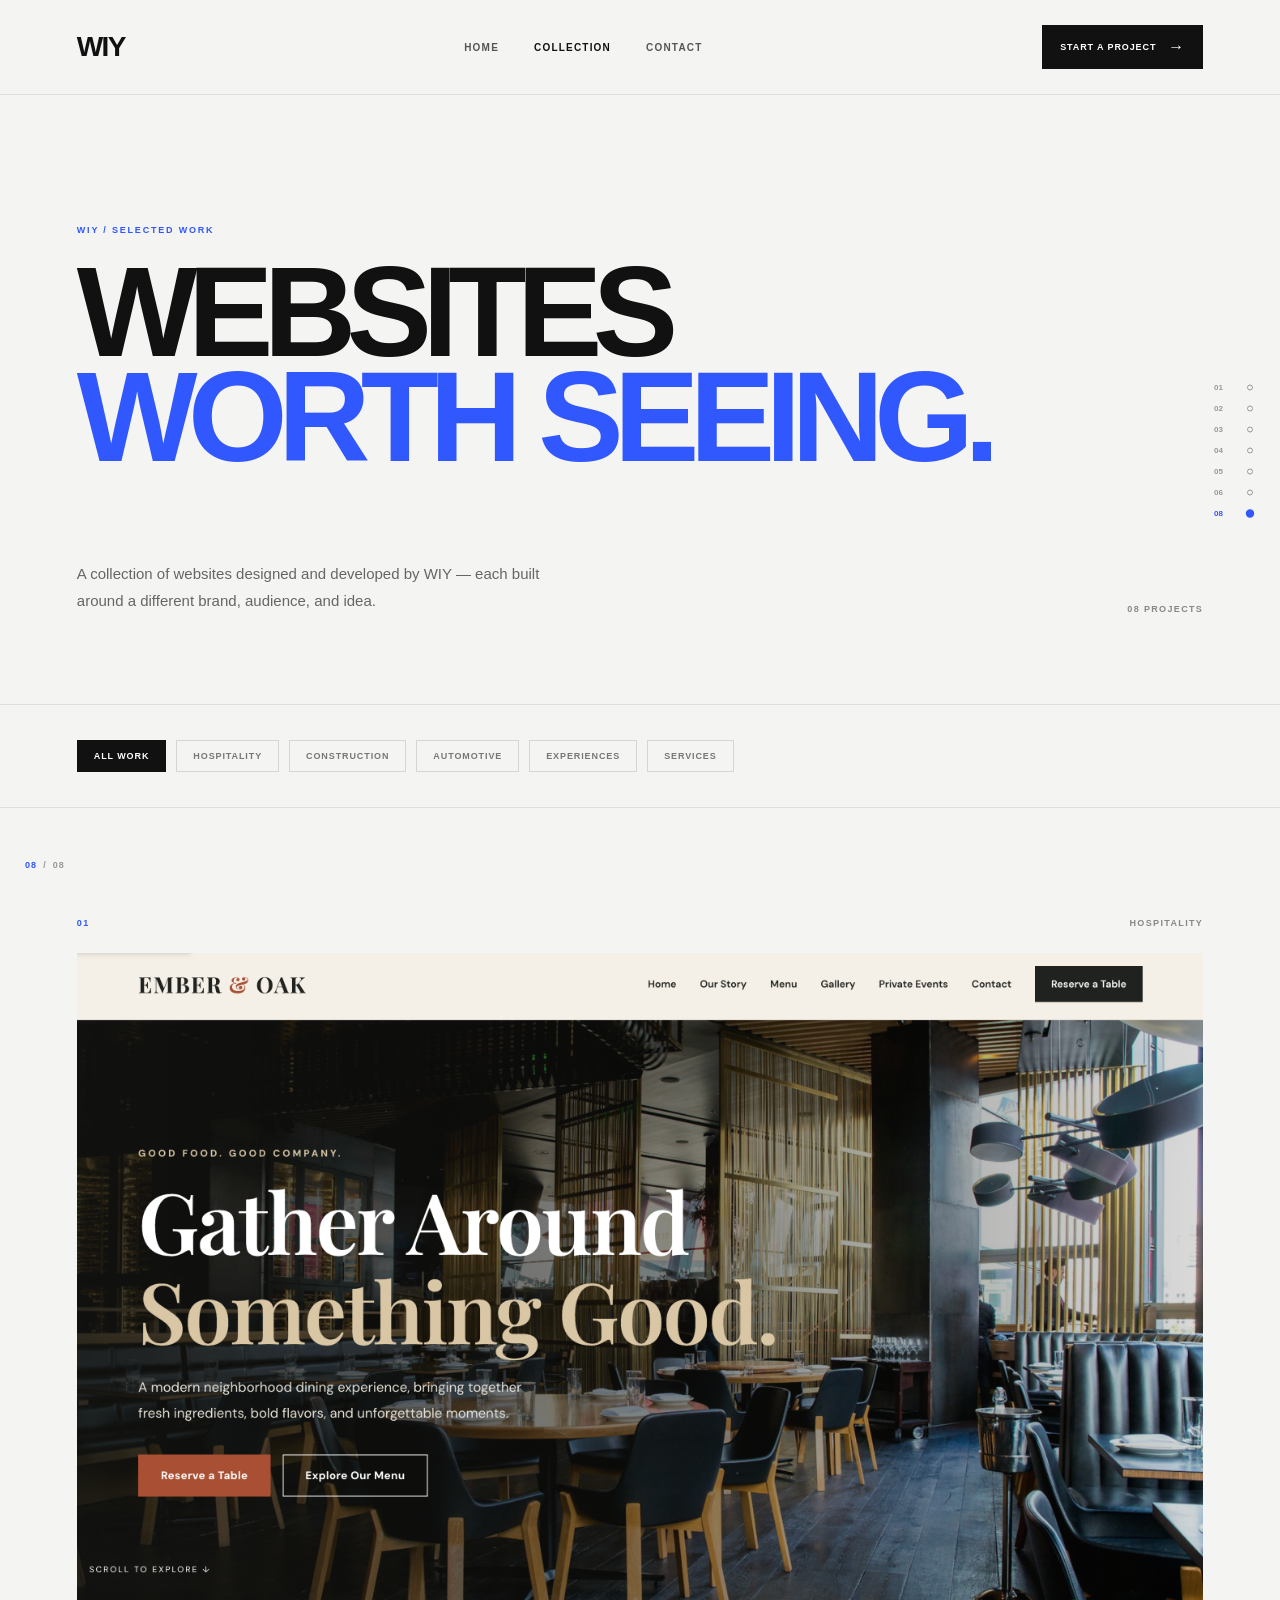
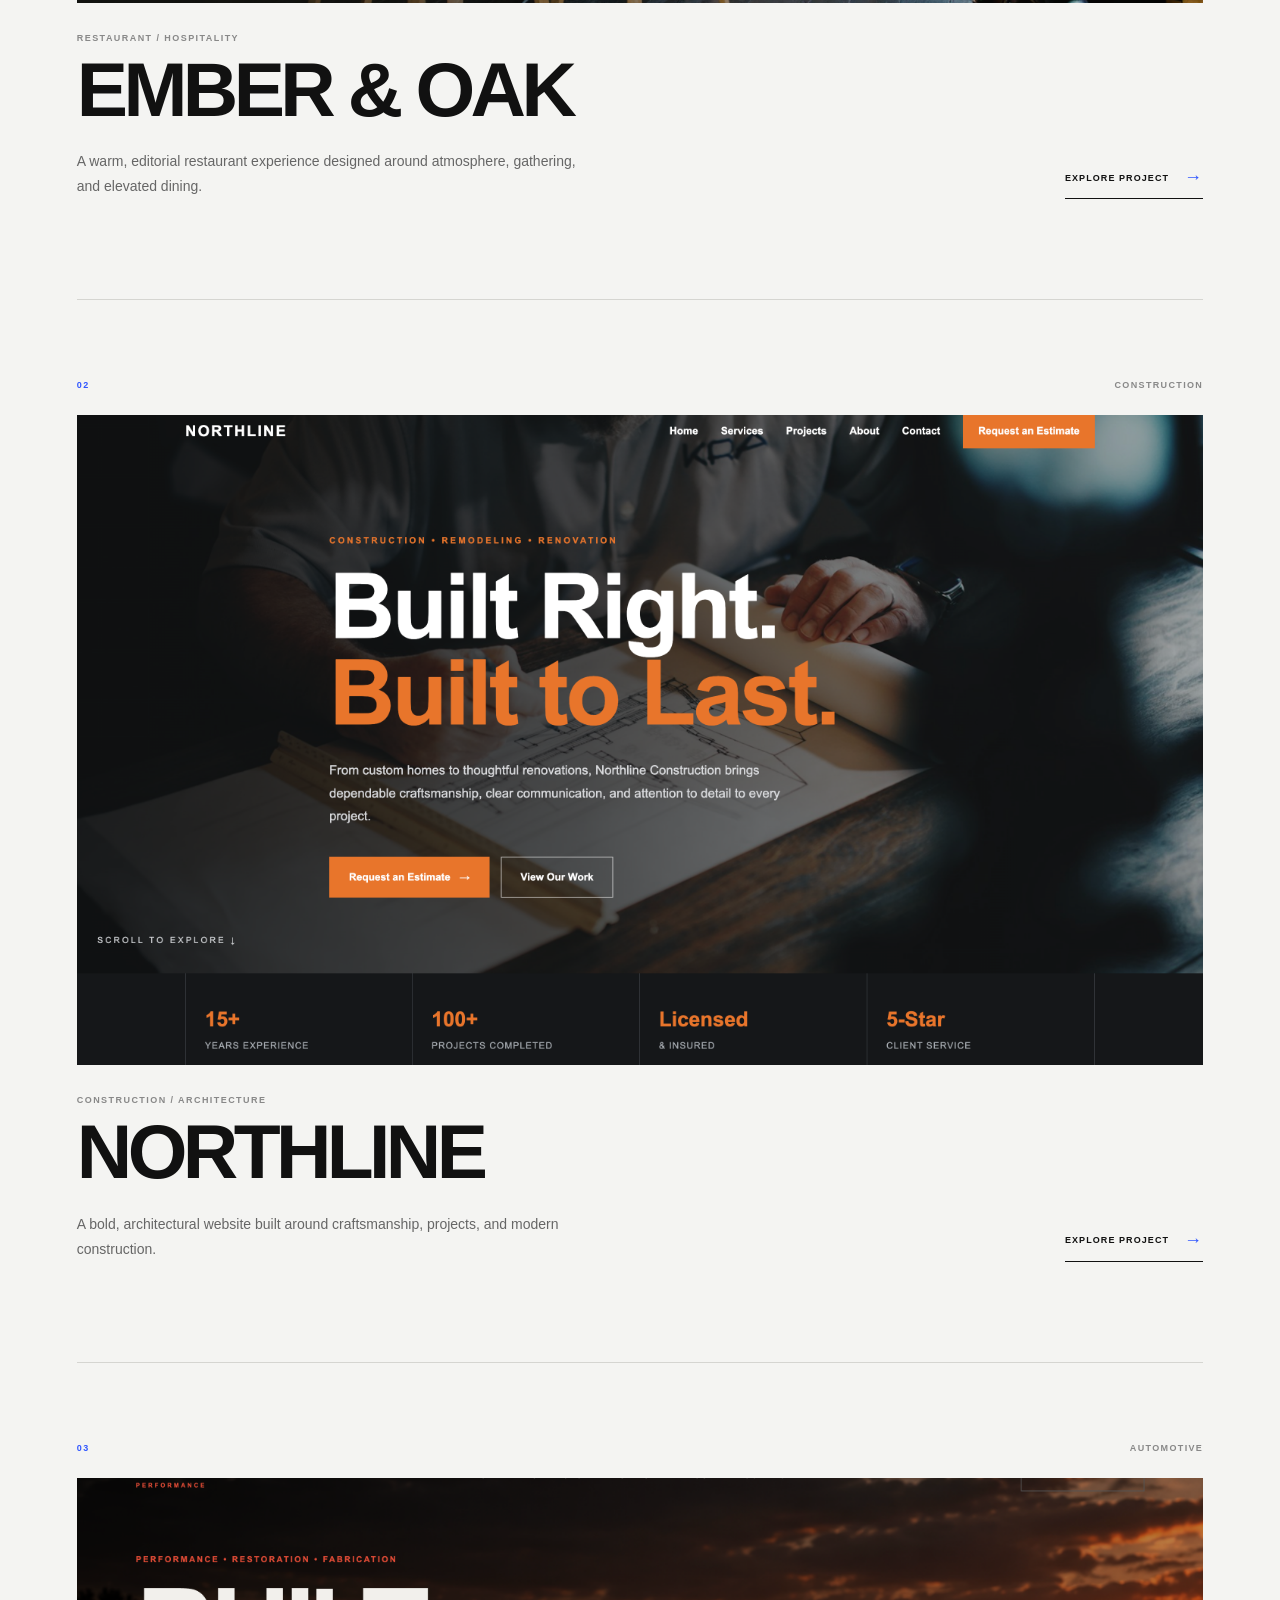
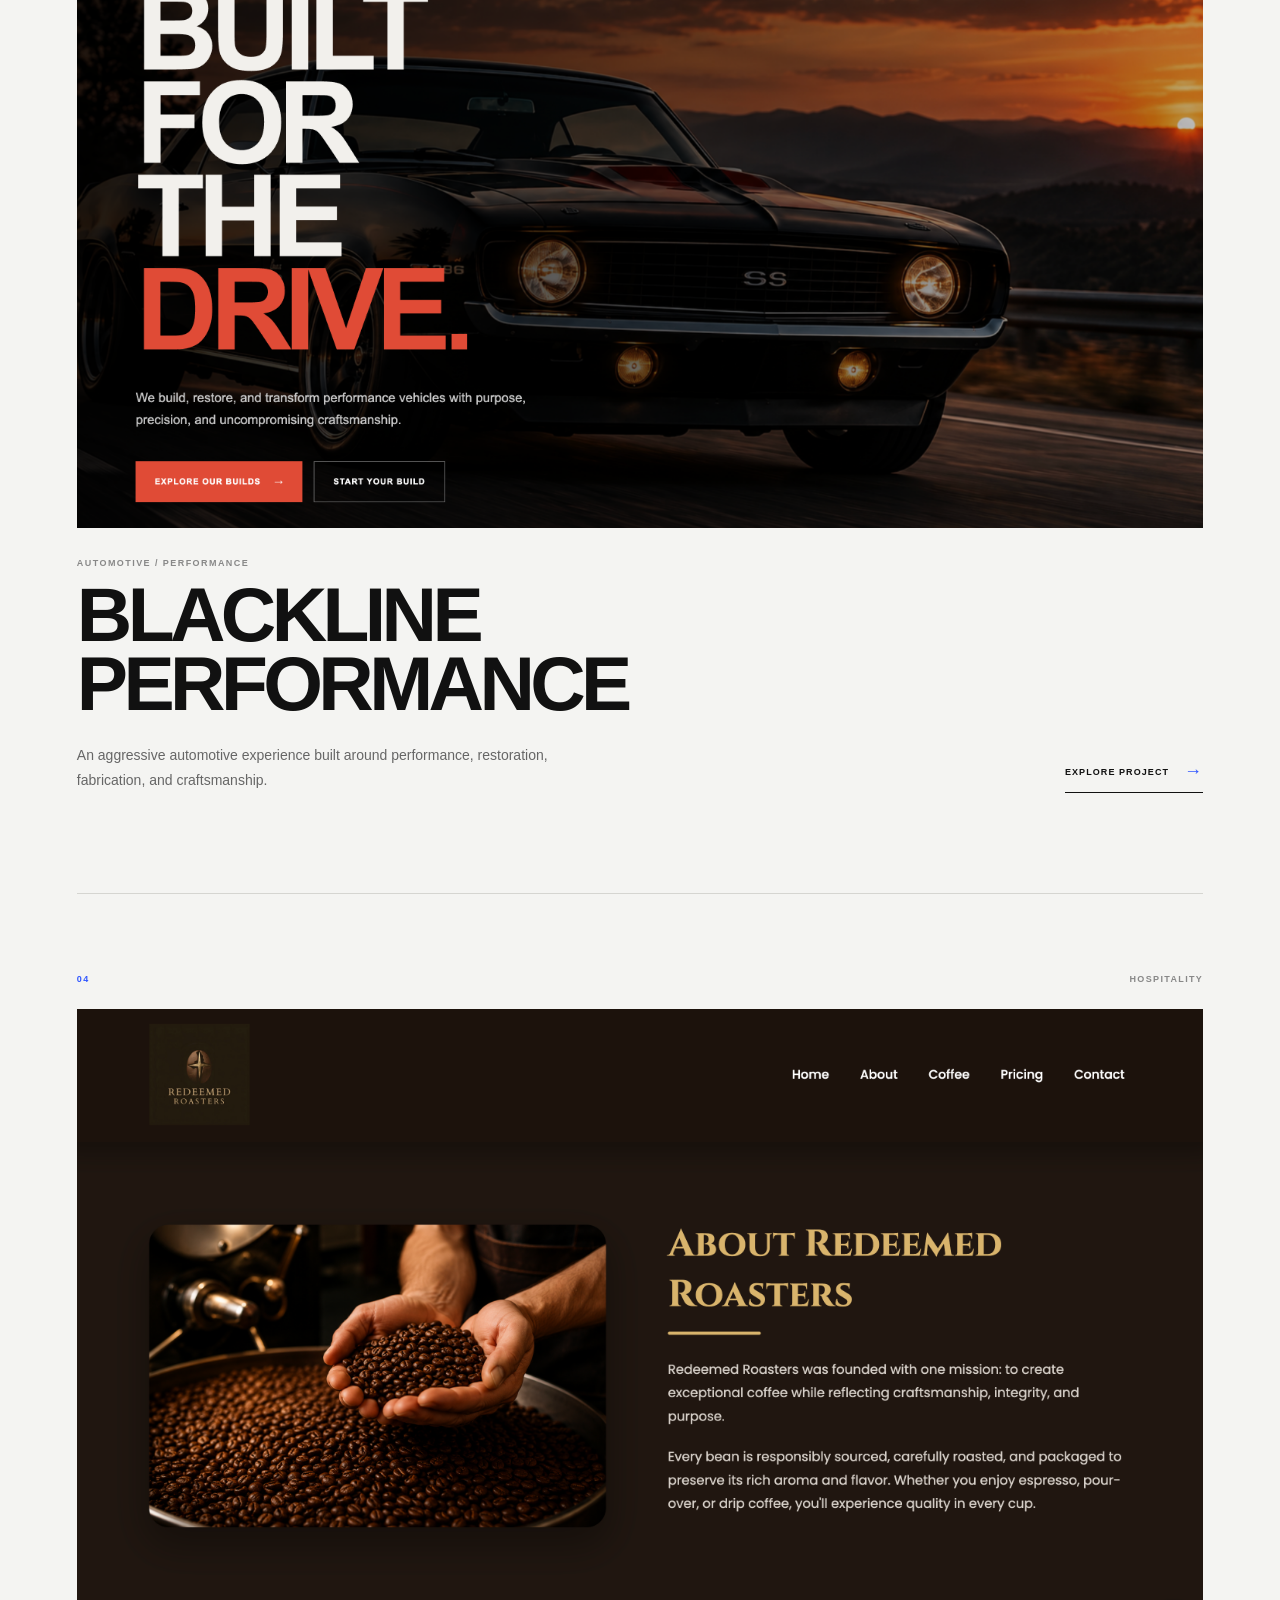
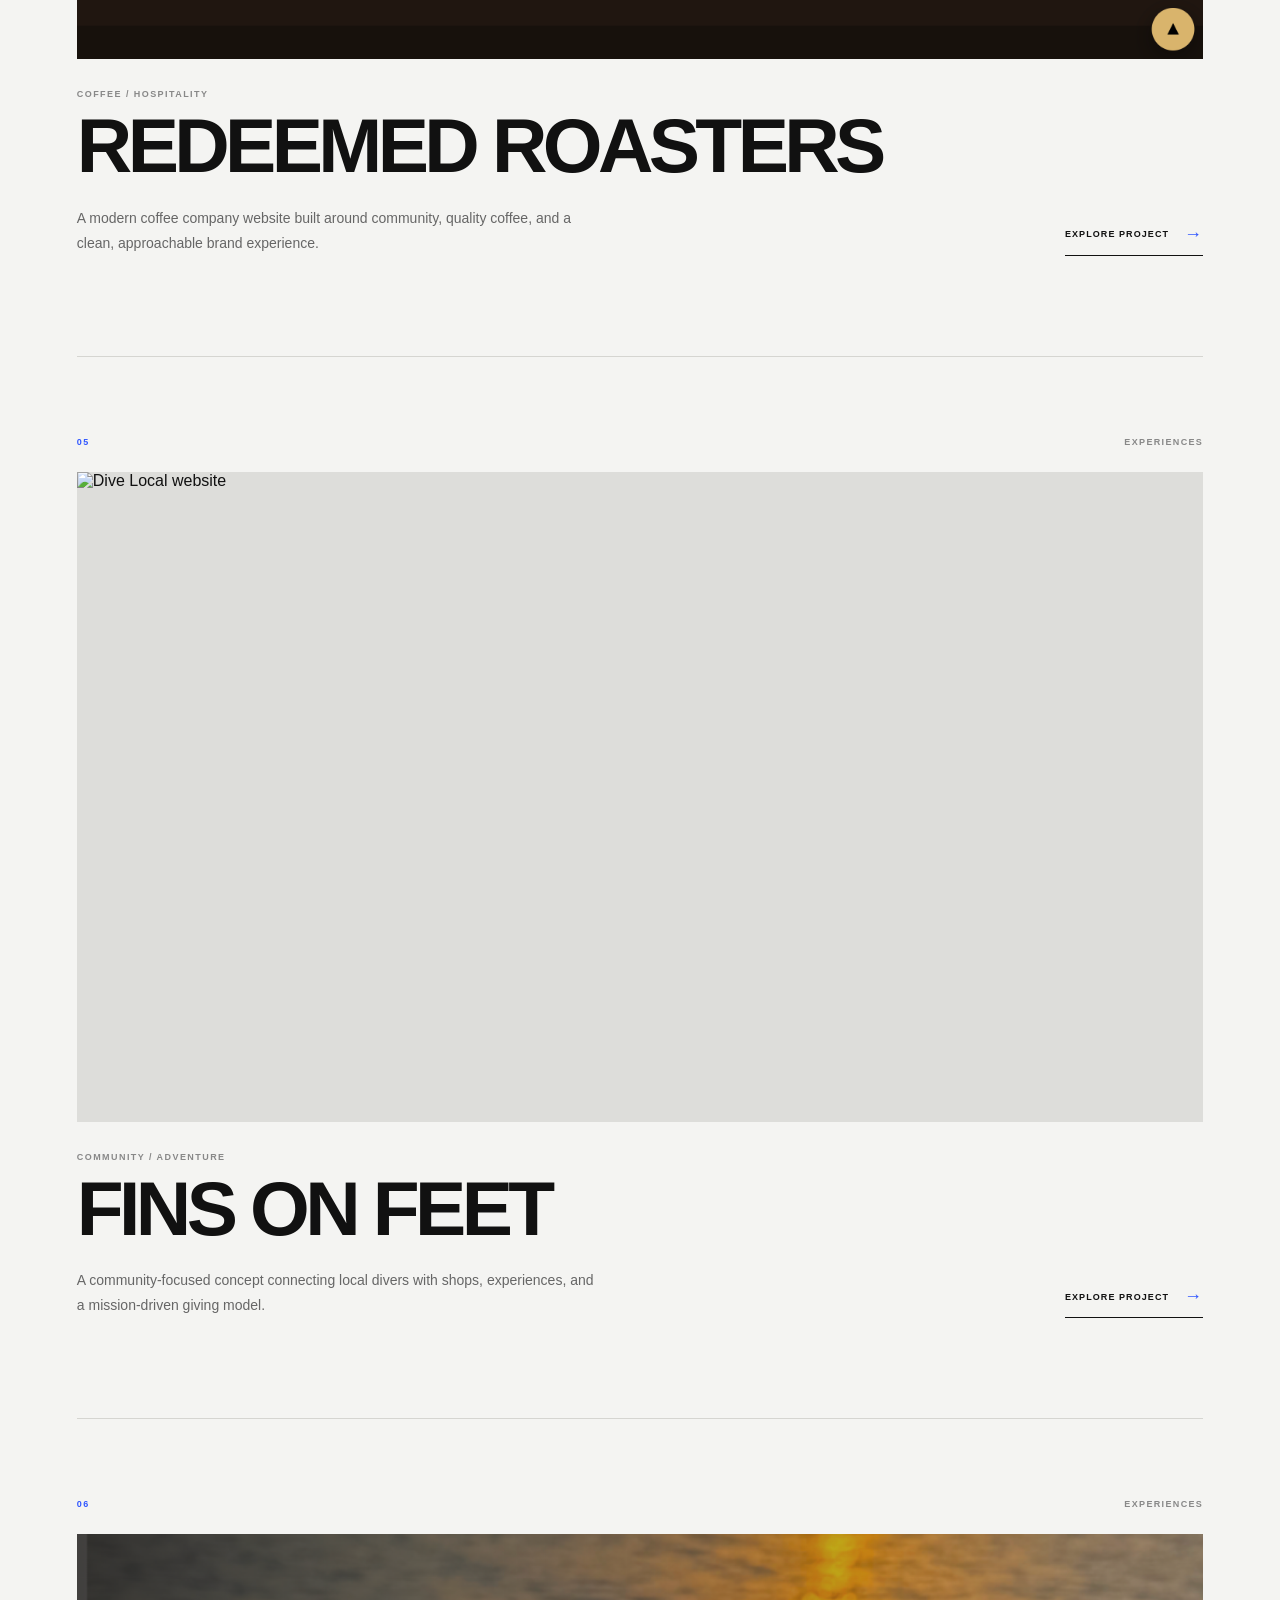
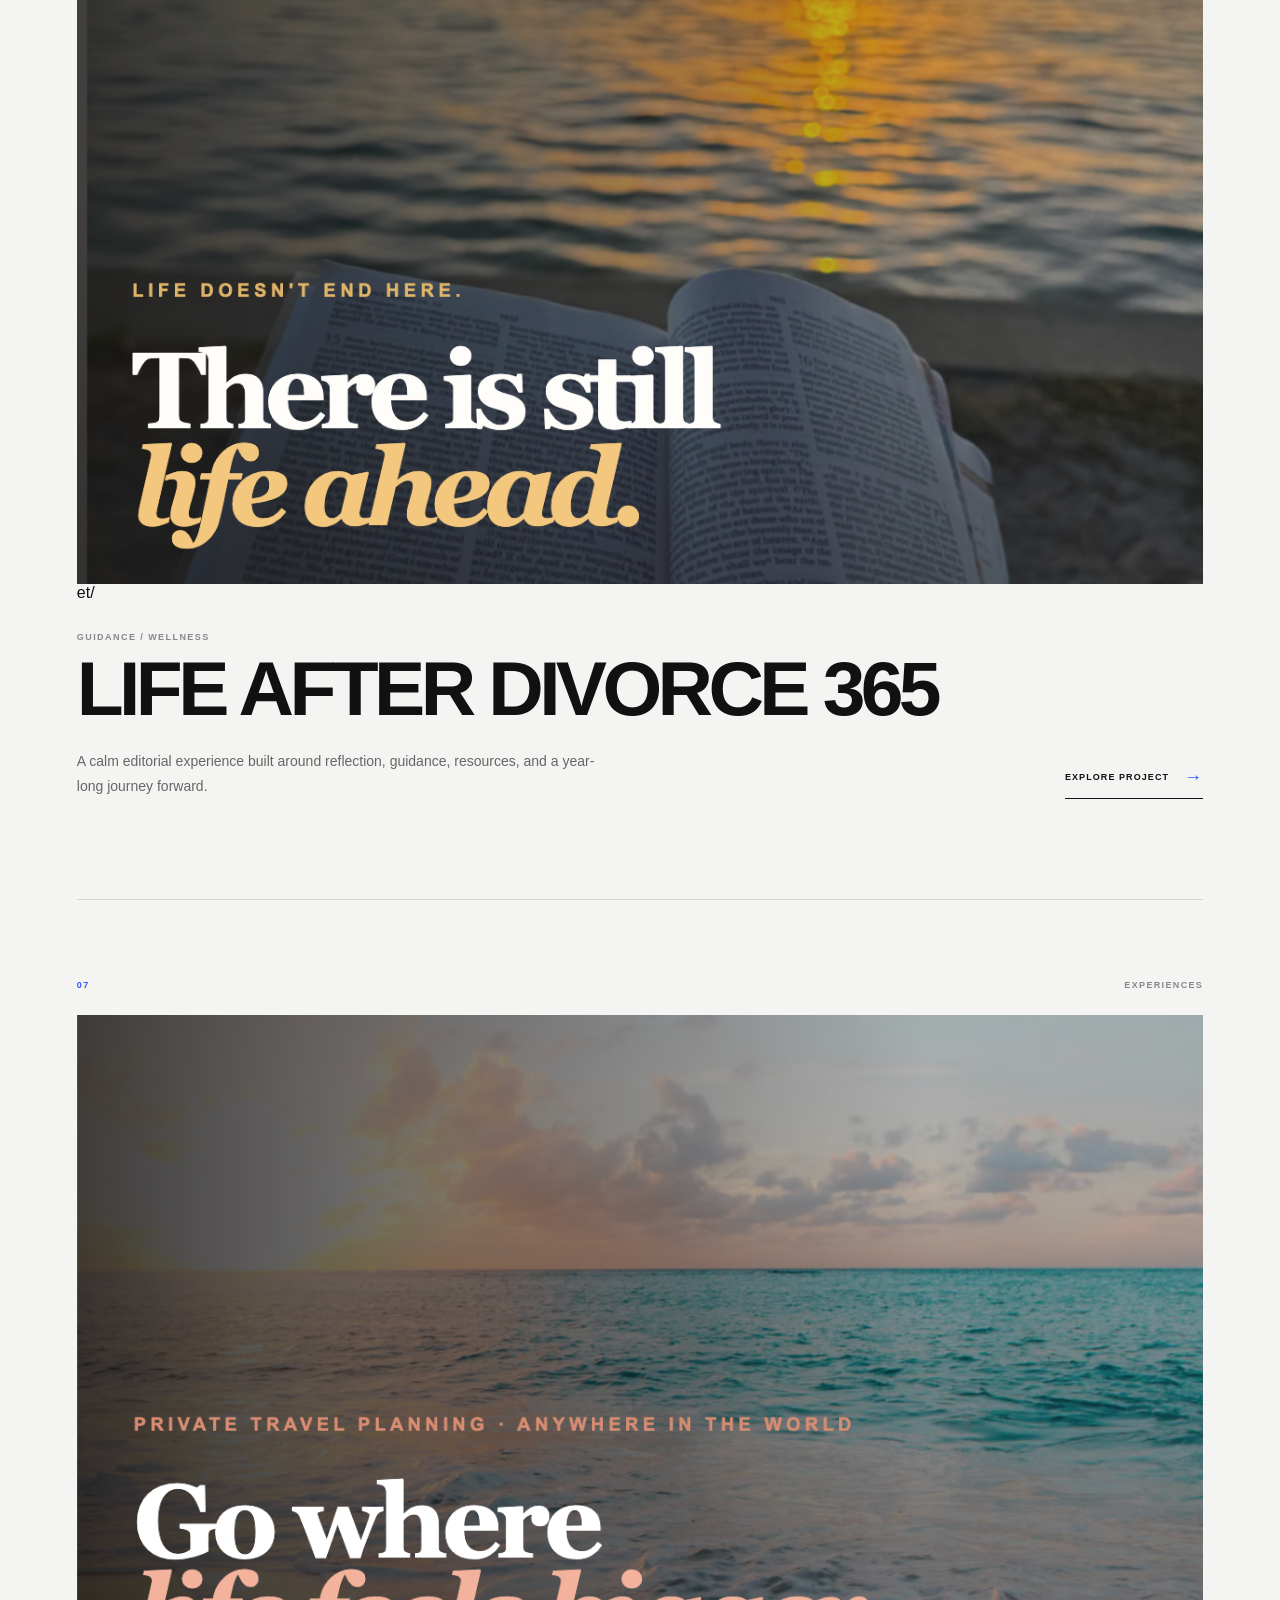
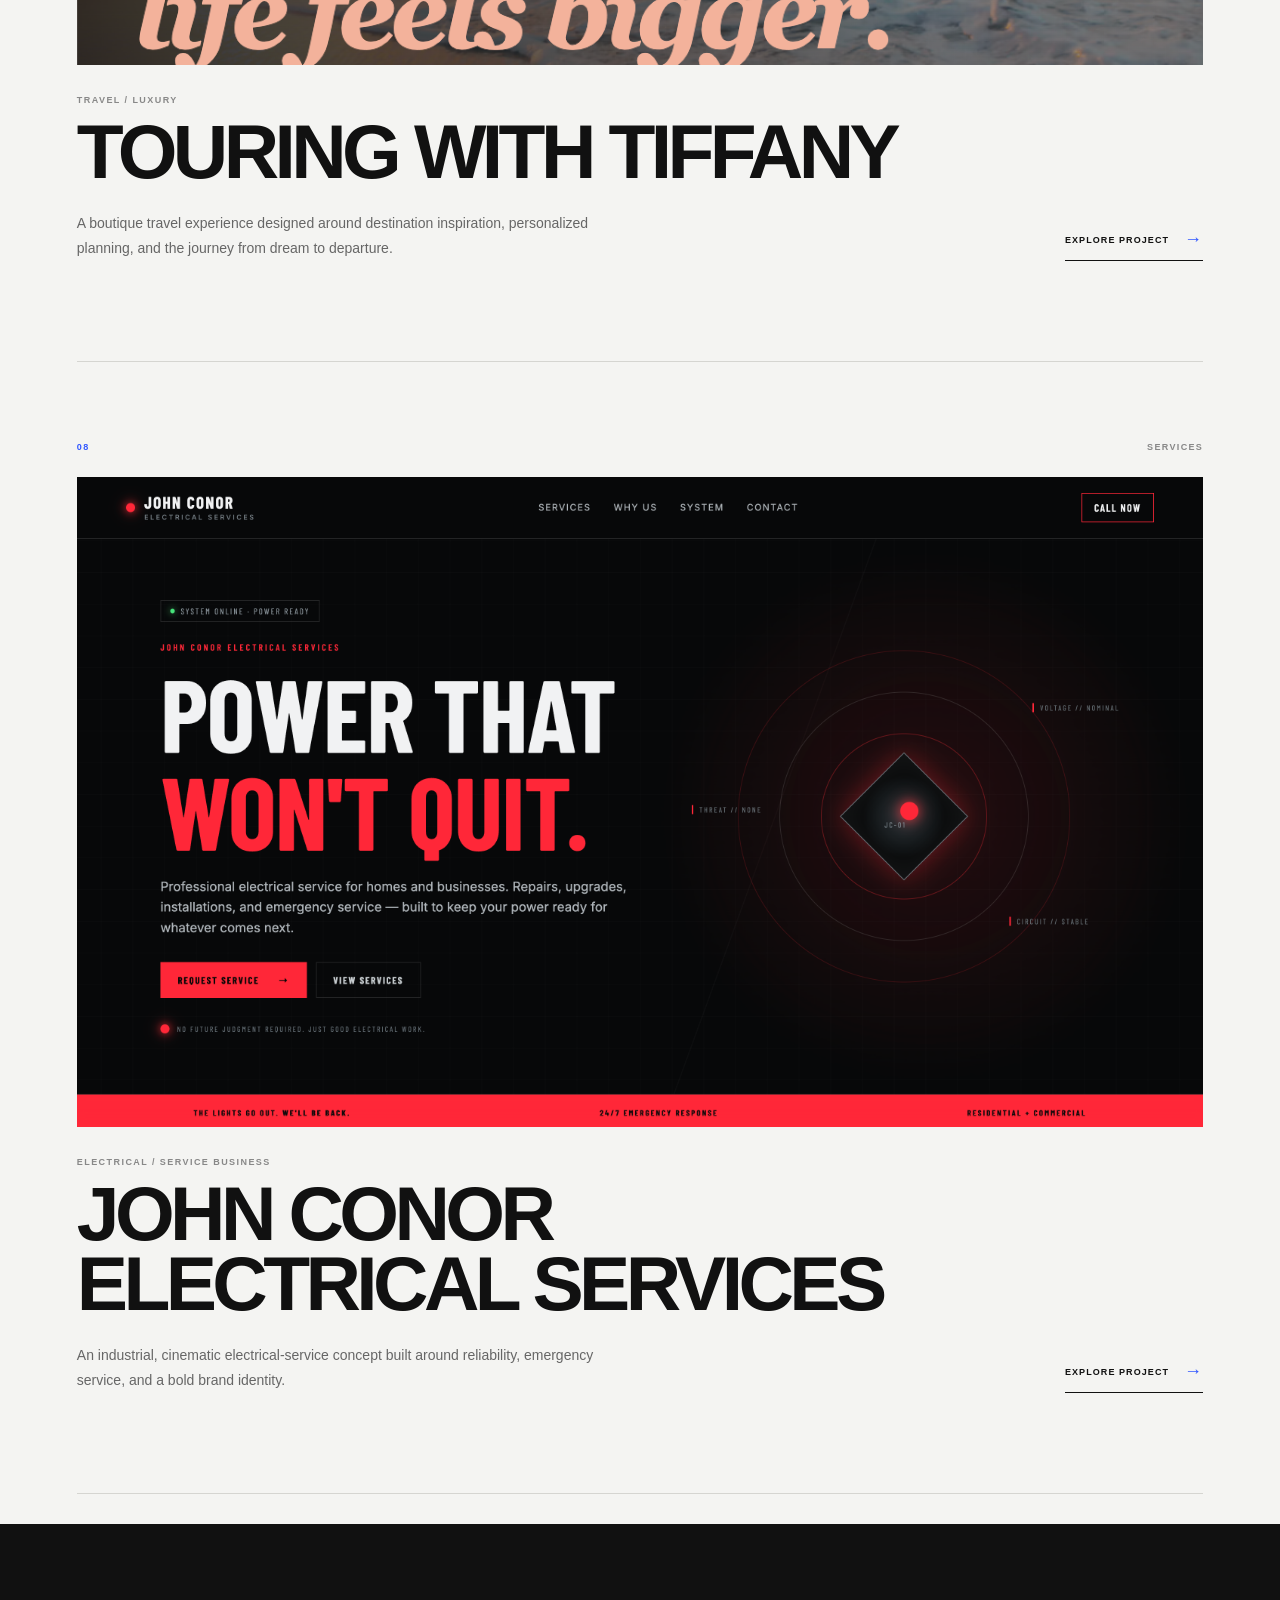
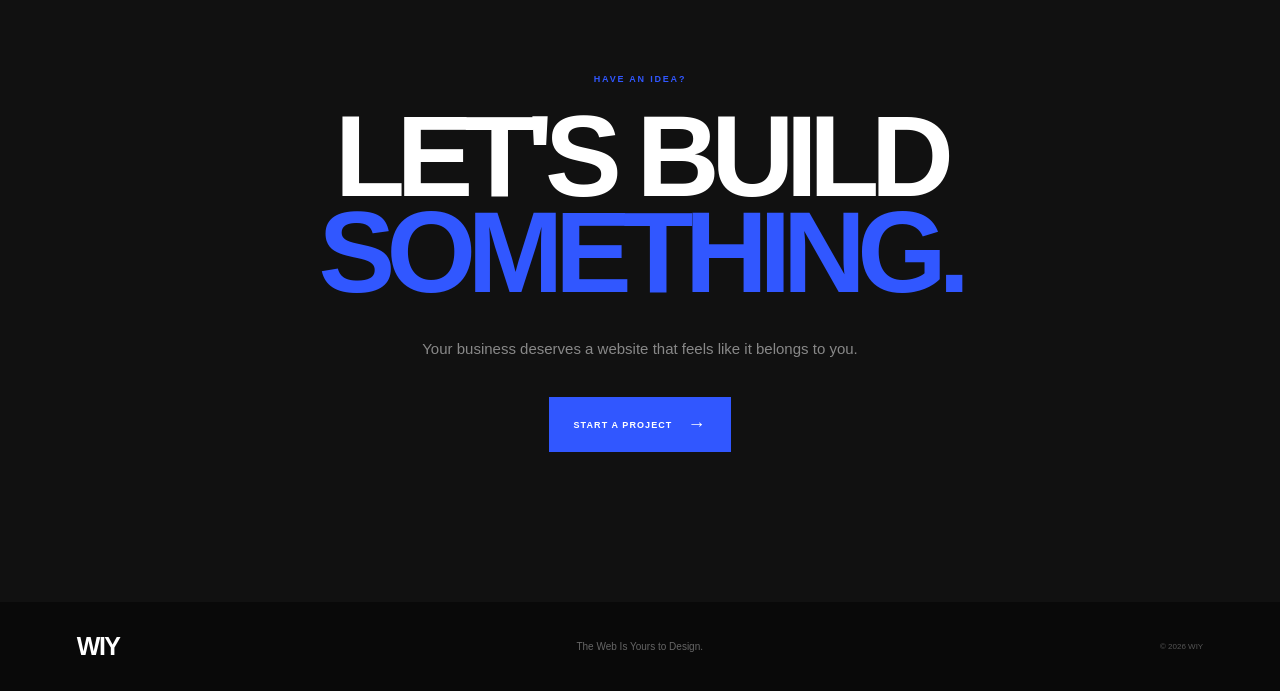
==== commit 48693cbc: "Pictures" ====
--- a/collection.html
+++ b/collection.html
@@ -289,7 +289,7 @@
 </div>
 
                     <img
-                        src="asset/Ember-Oak.png"
+                        src="asset/Ember-oak.png"
                         alt="Ember & Oak restaurant website">
 
                 </div>
@@ -445,7 +445,7 @@
 </div>
 
                     <img
-                        src="asset/blackline.png"
+                        src="asset/Blackline-Performance.png"
                         alt="Blackline Performance website">
 
                 </div>
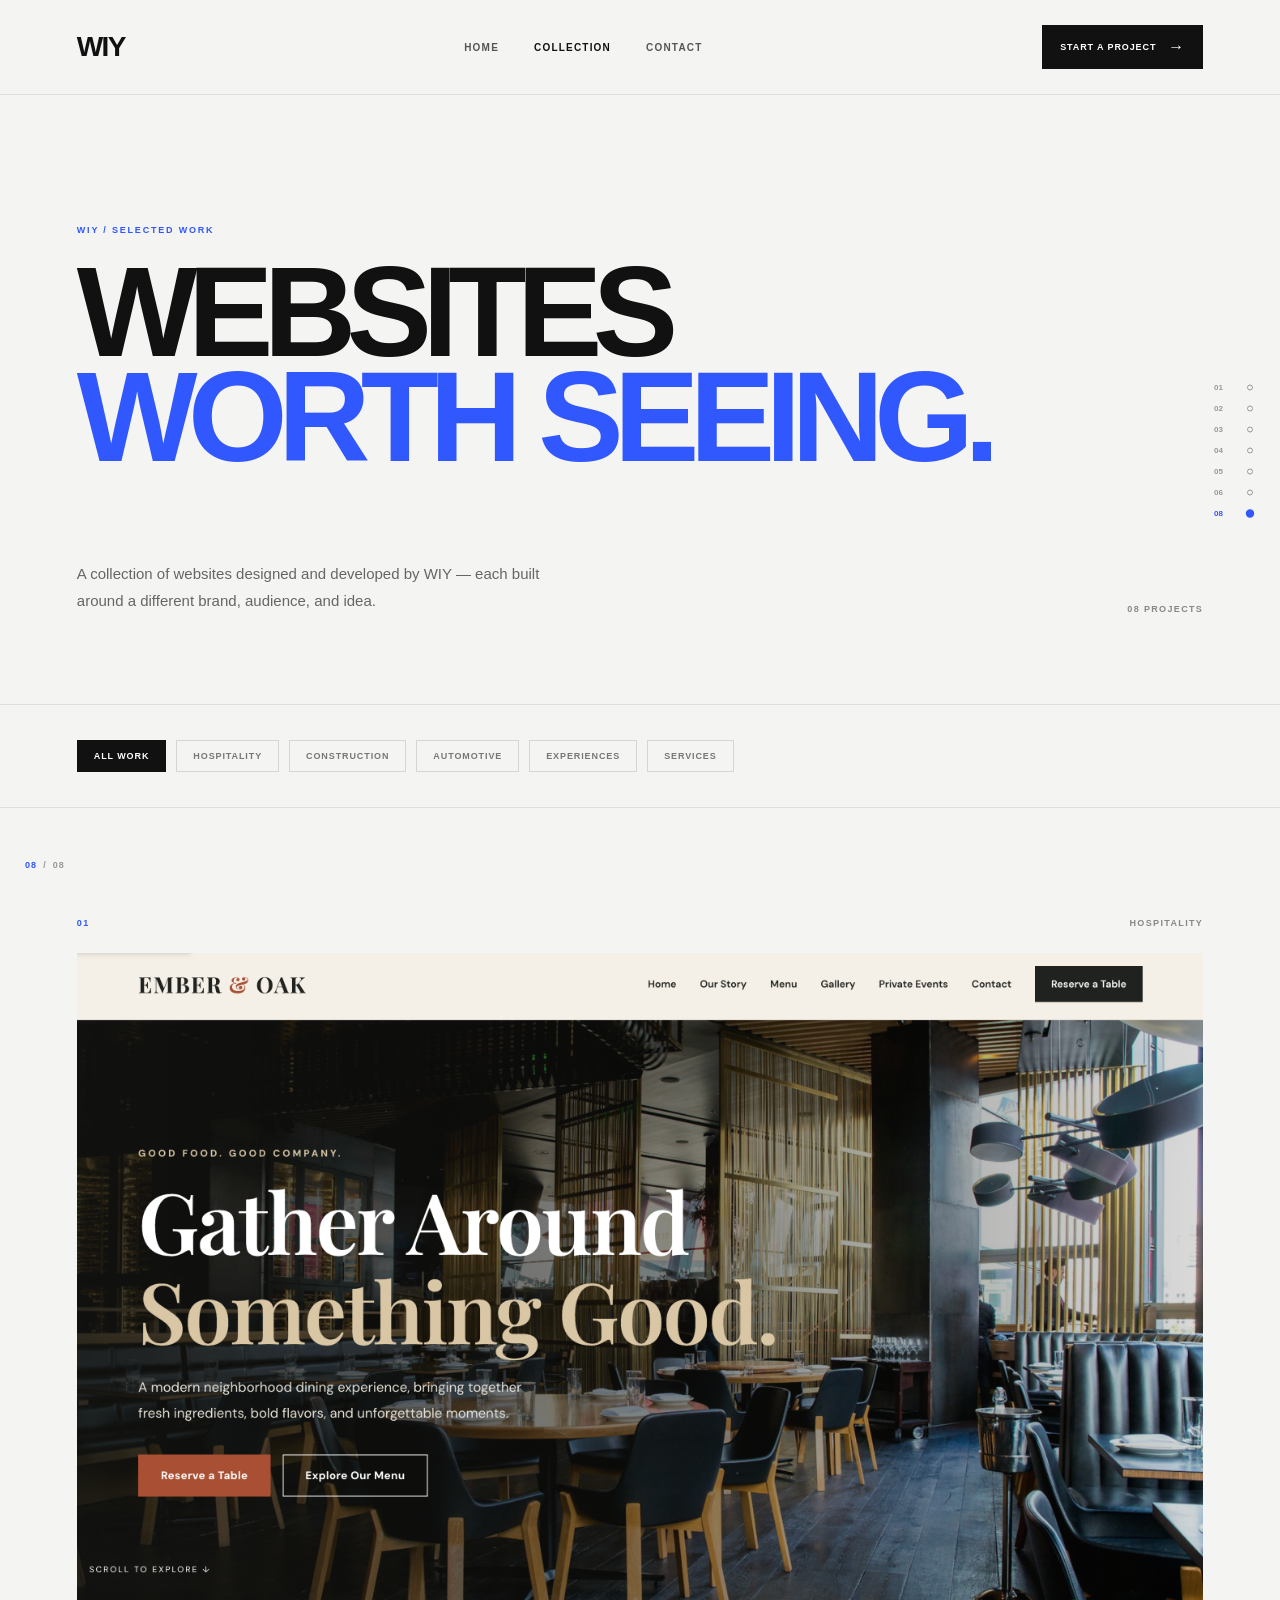
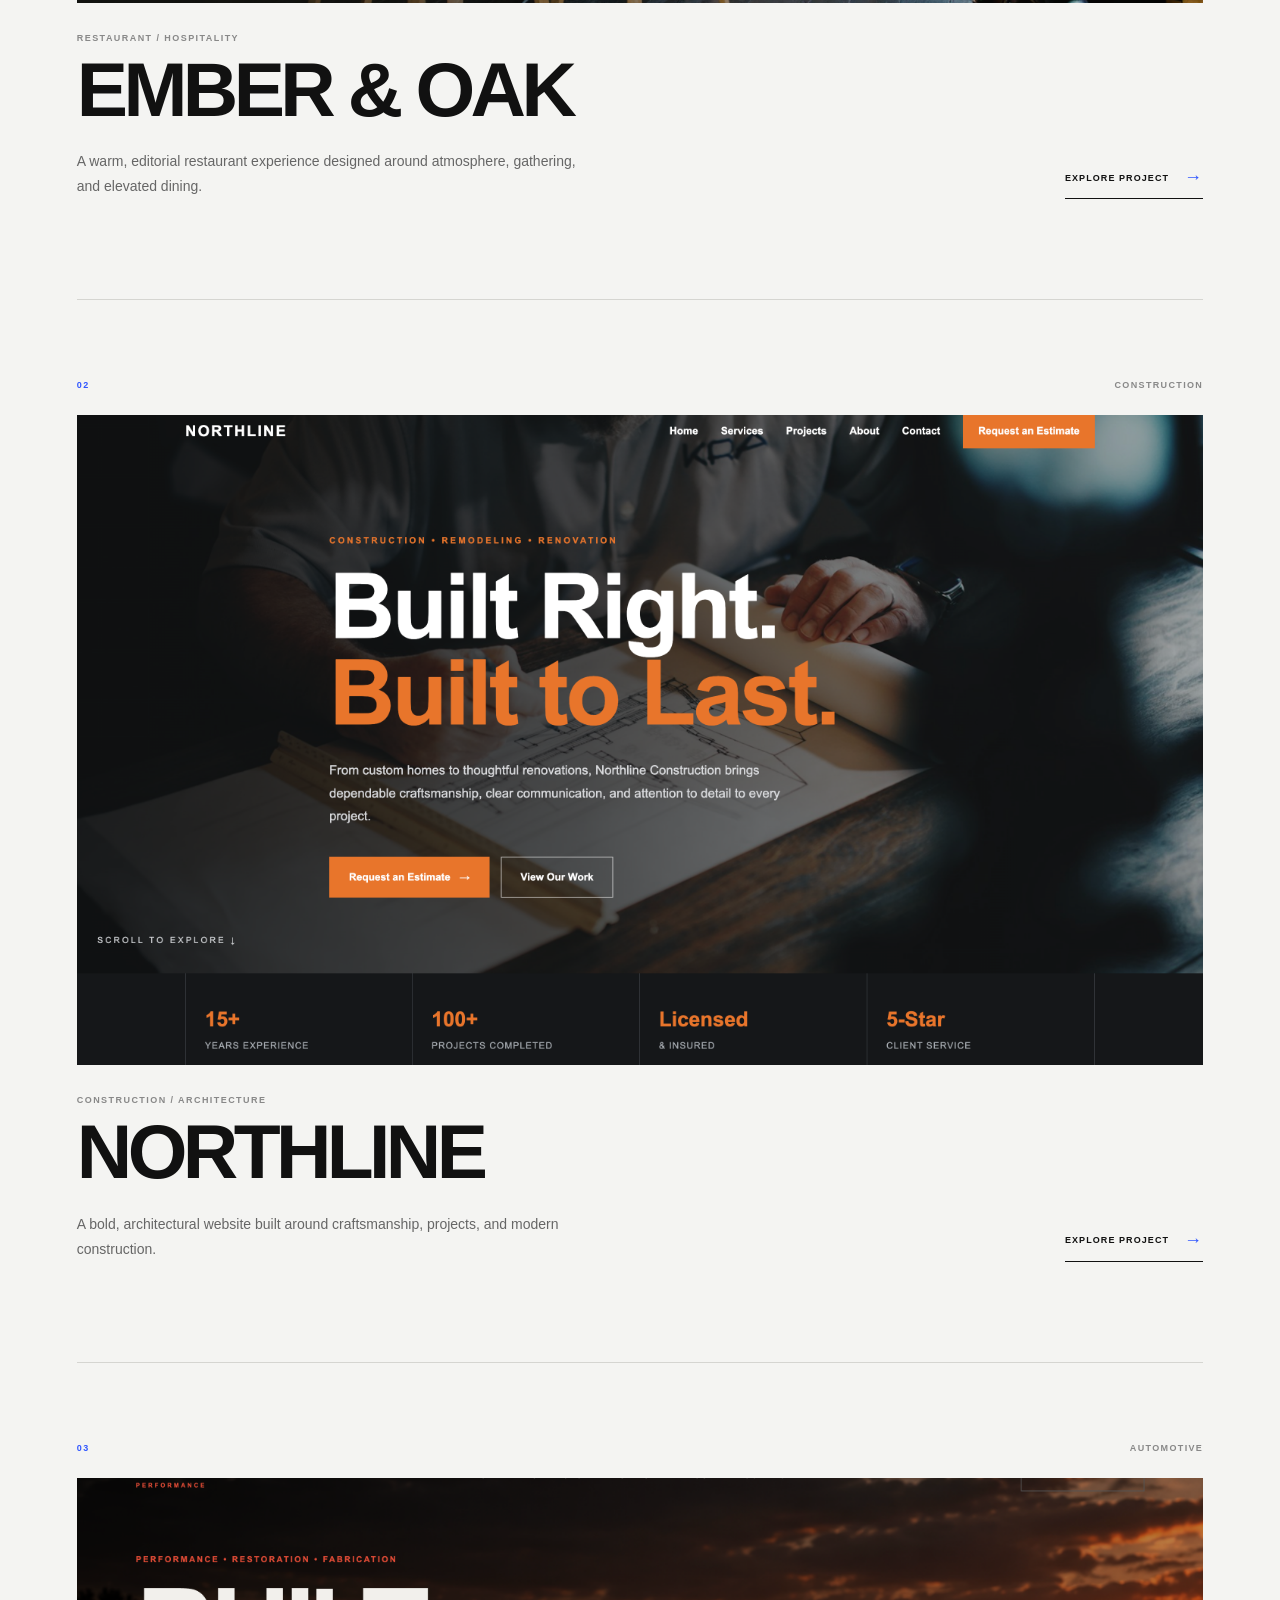
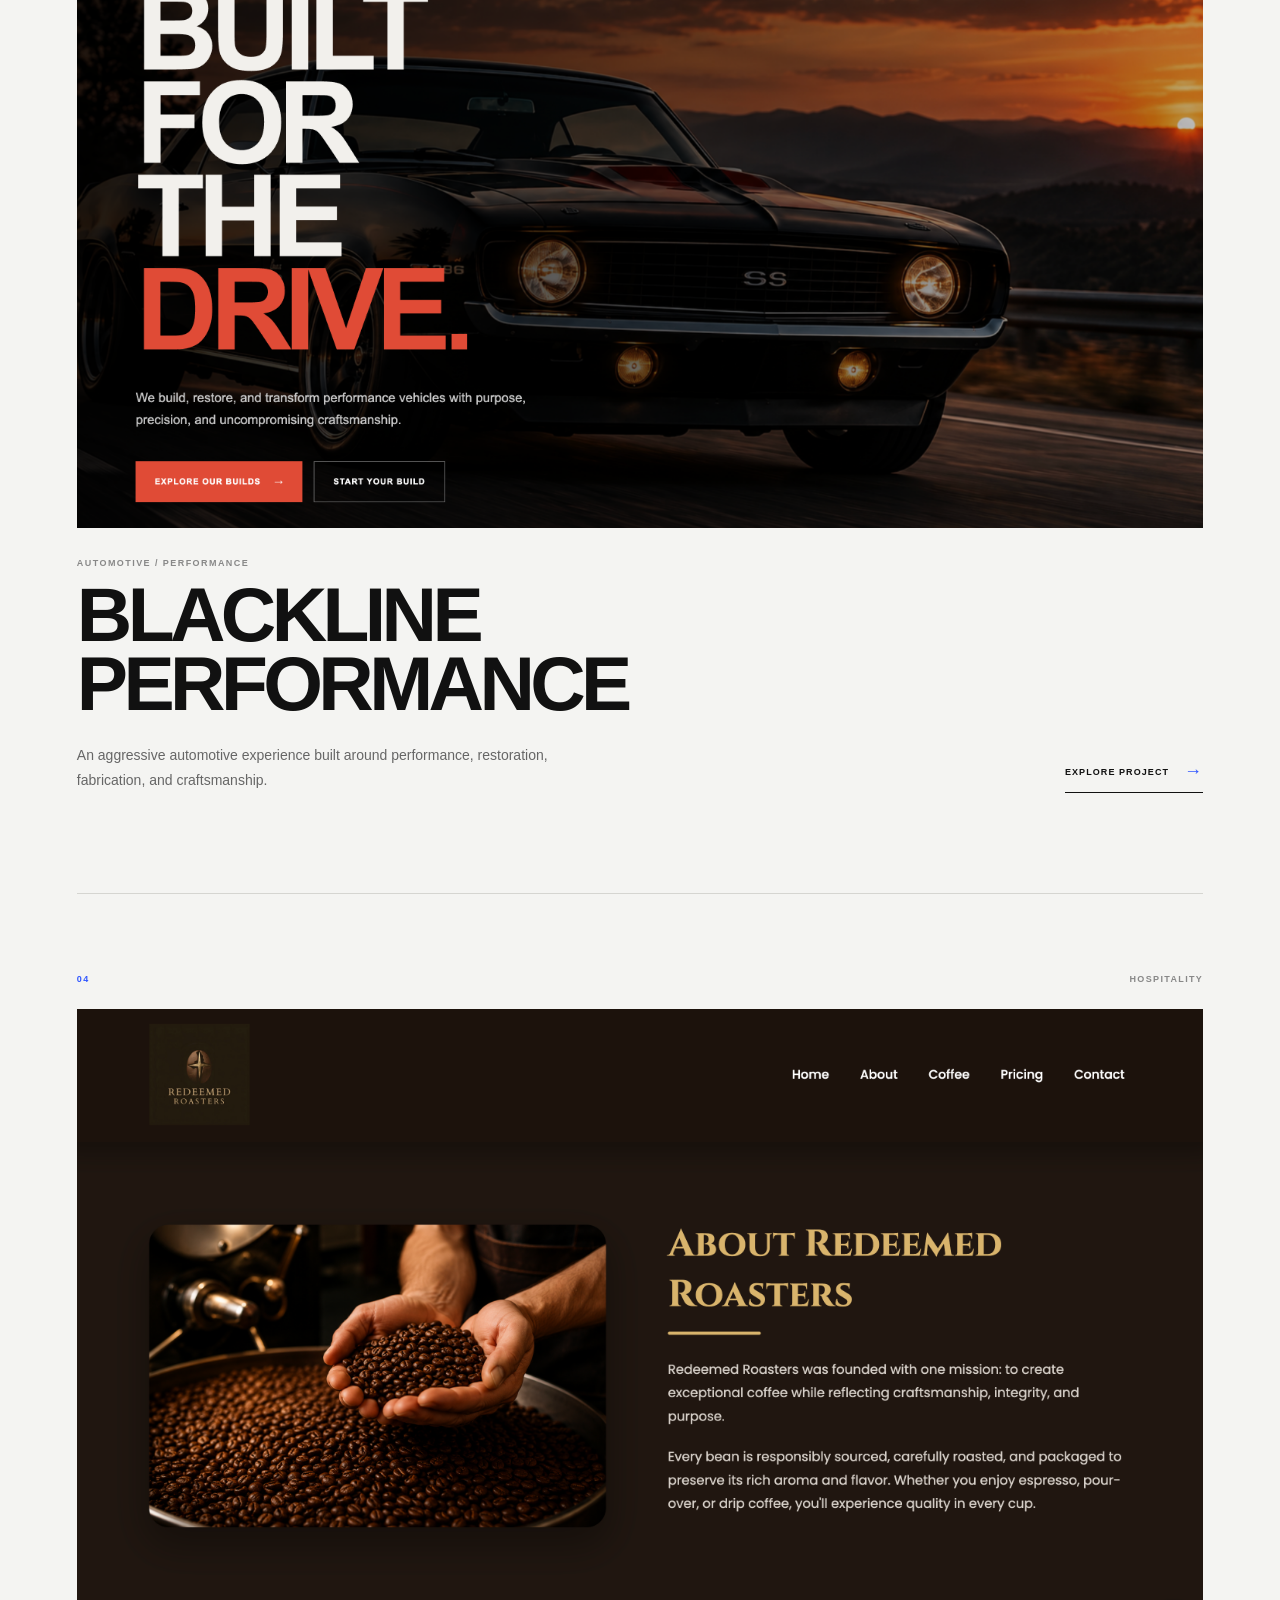
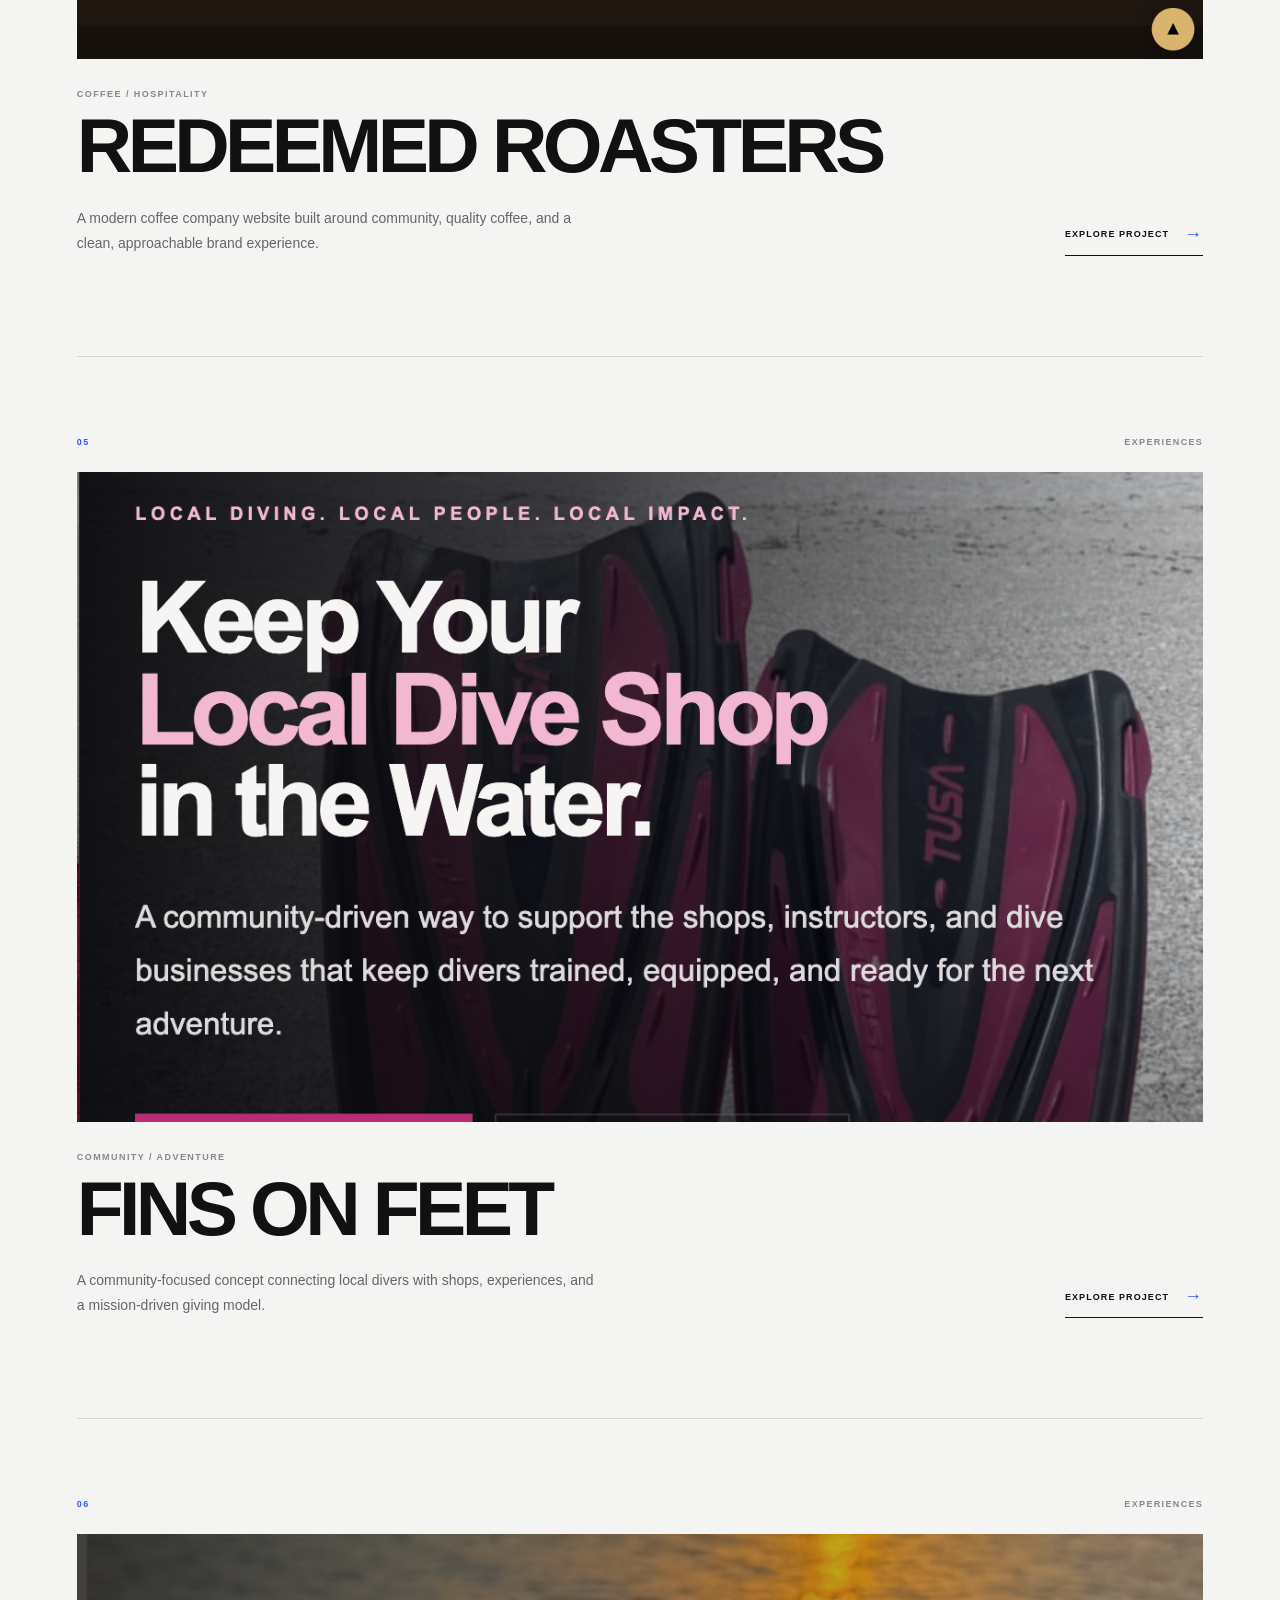
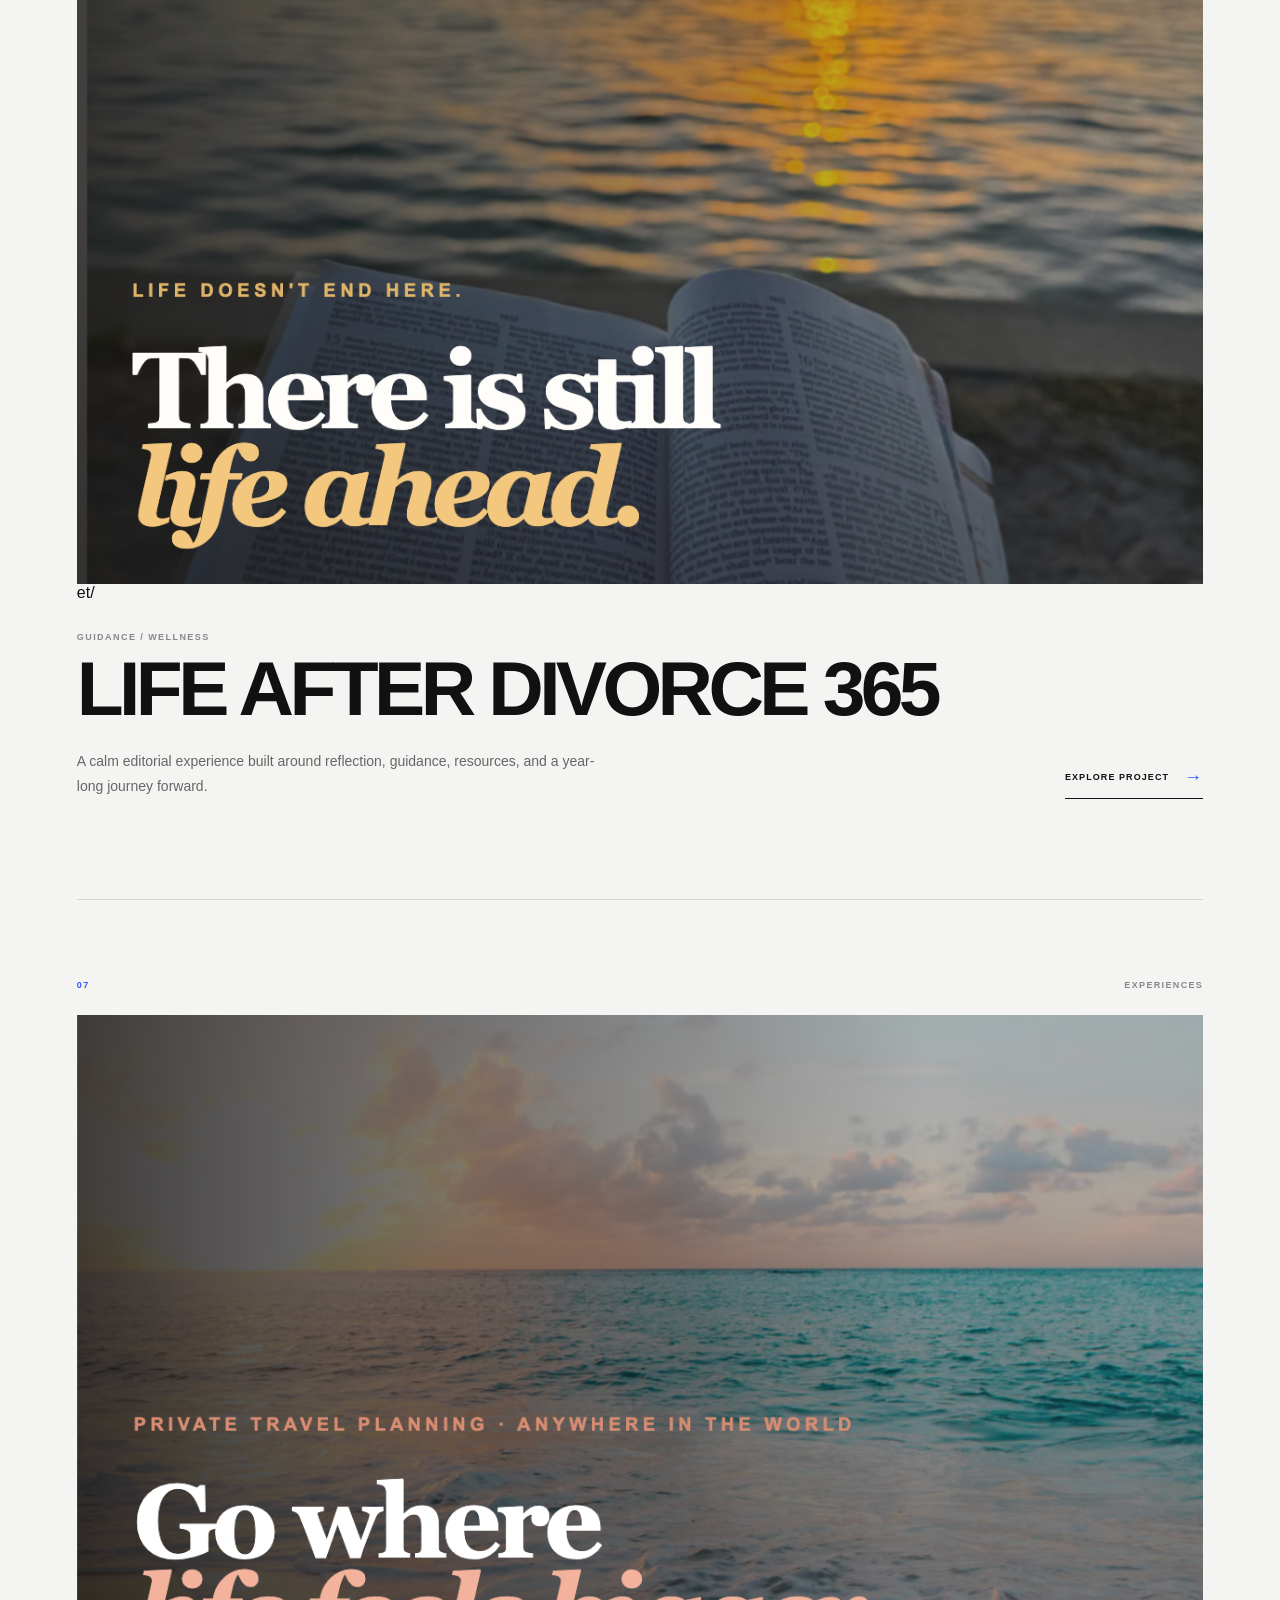
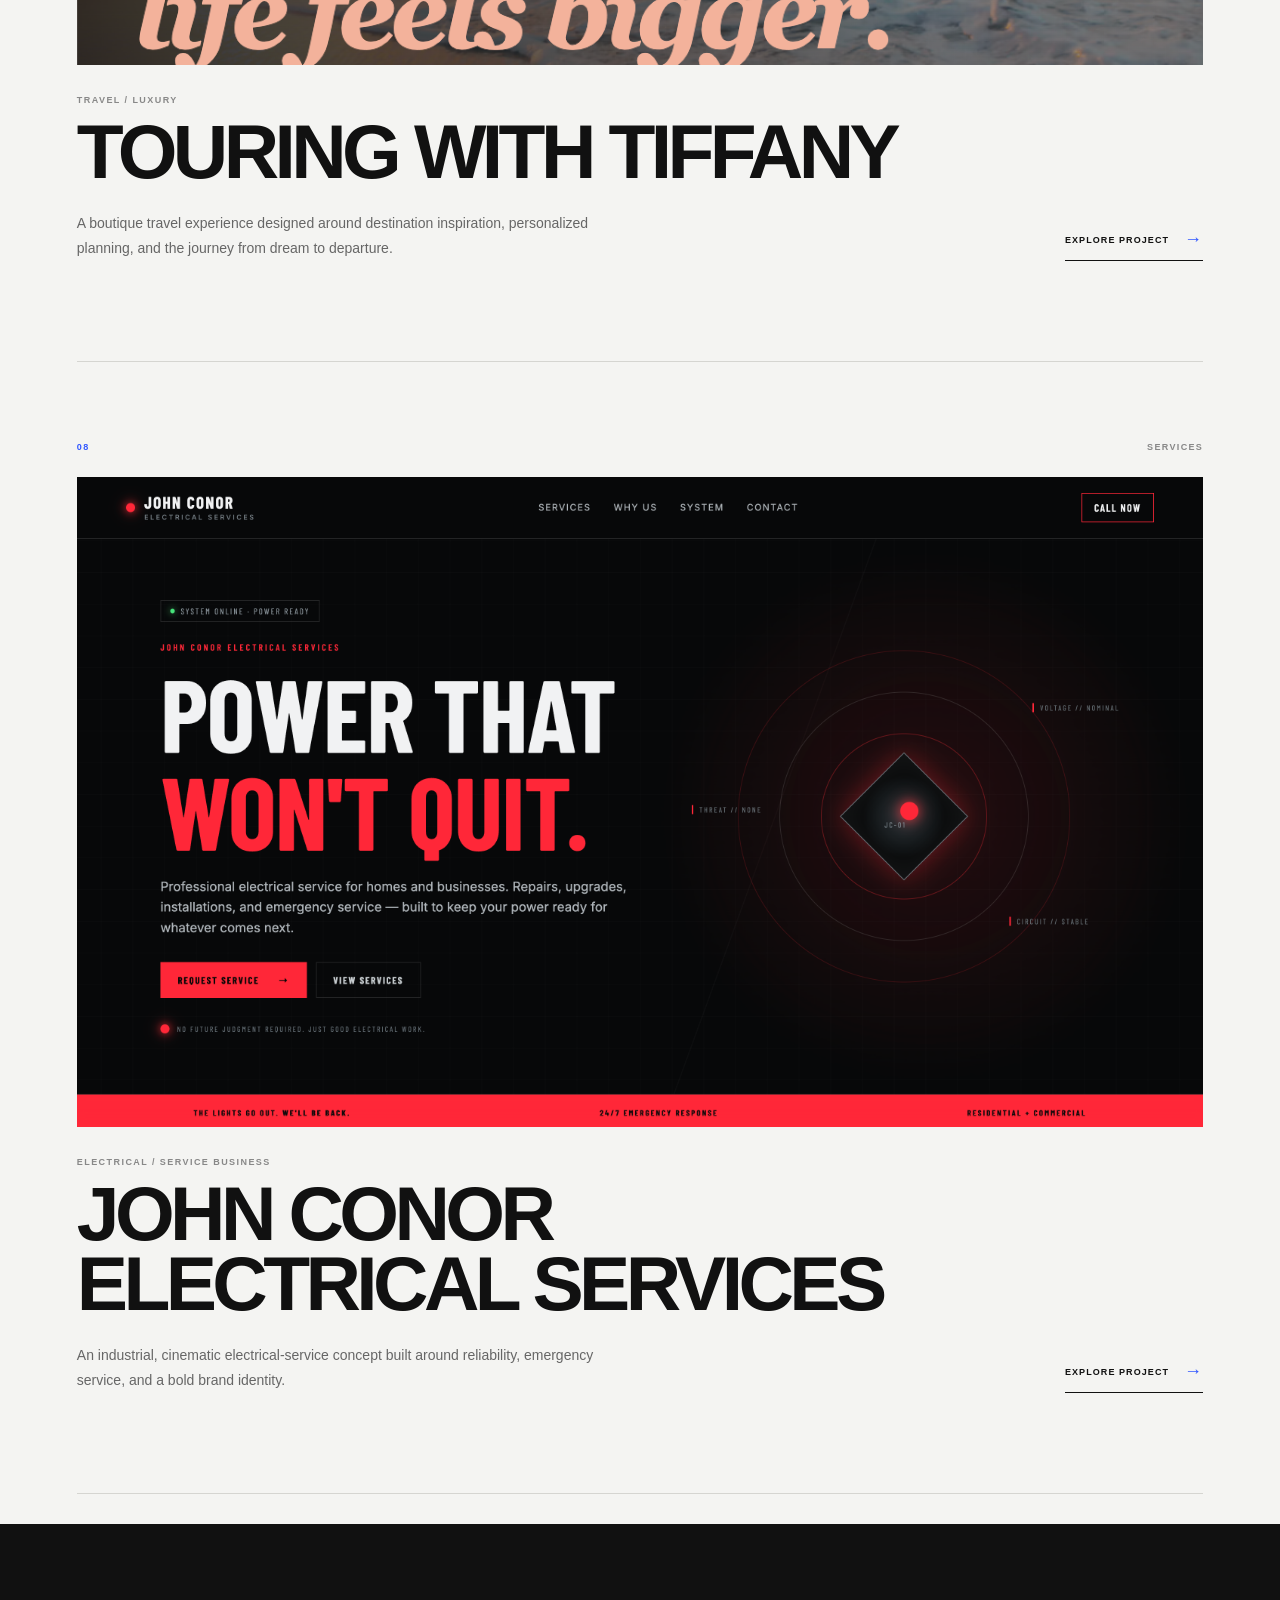
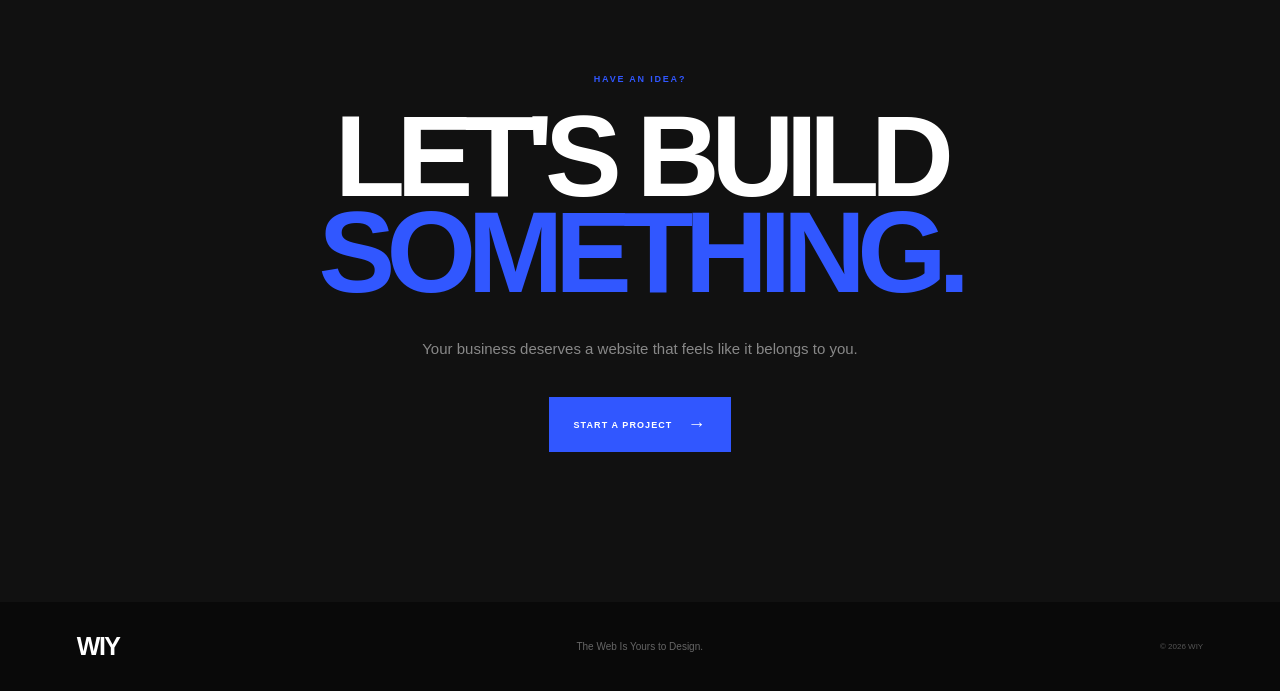
==== commit 7ff36e9f: "Fins-On-Feet" ====
--- a/collection.html
+++ b/collection.html
@@ -566,7 +566,7 @@
                 <div class="collection-project__top"><span>05</span><span>EXPERIENCES</span></div>
                 <div class="collection-project__image">
                     <div class="collection-project__image-overlay"><span>VIEW PROJECT</span><span>→</span></div>
-                    <img src="asset/fins.png" alt="Dive Local website">
+                    <img src="asset/Fins-On-Feet.png" alt="Dive Local website">
                 </div>
                 <div class="collection-project__content">
                     <div>
